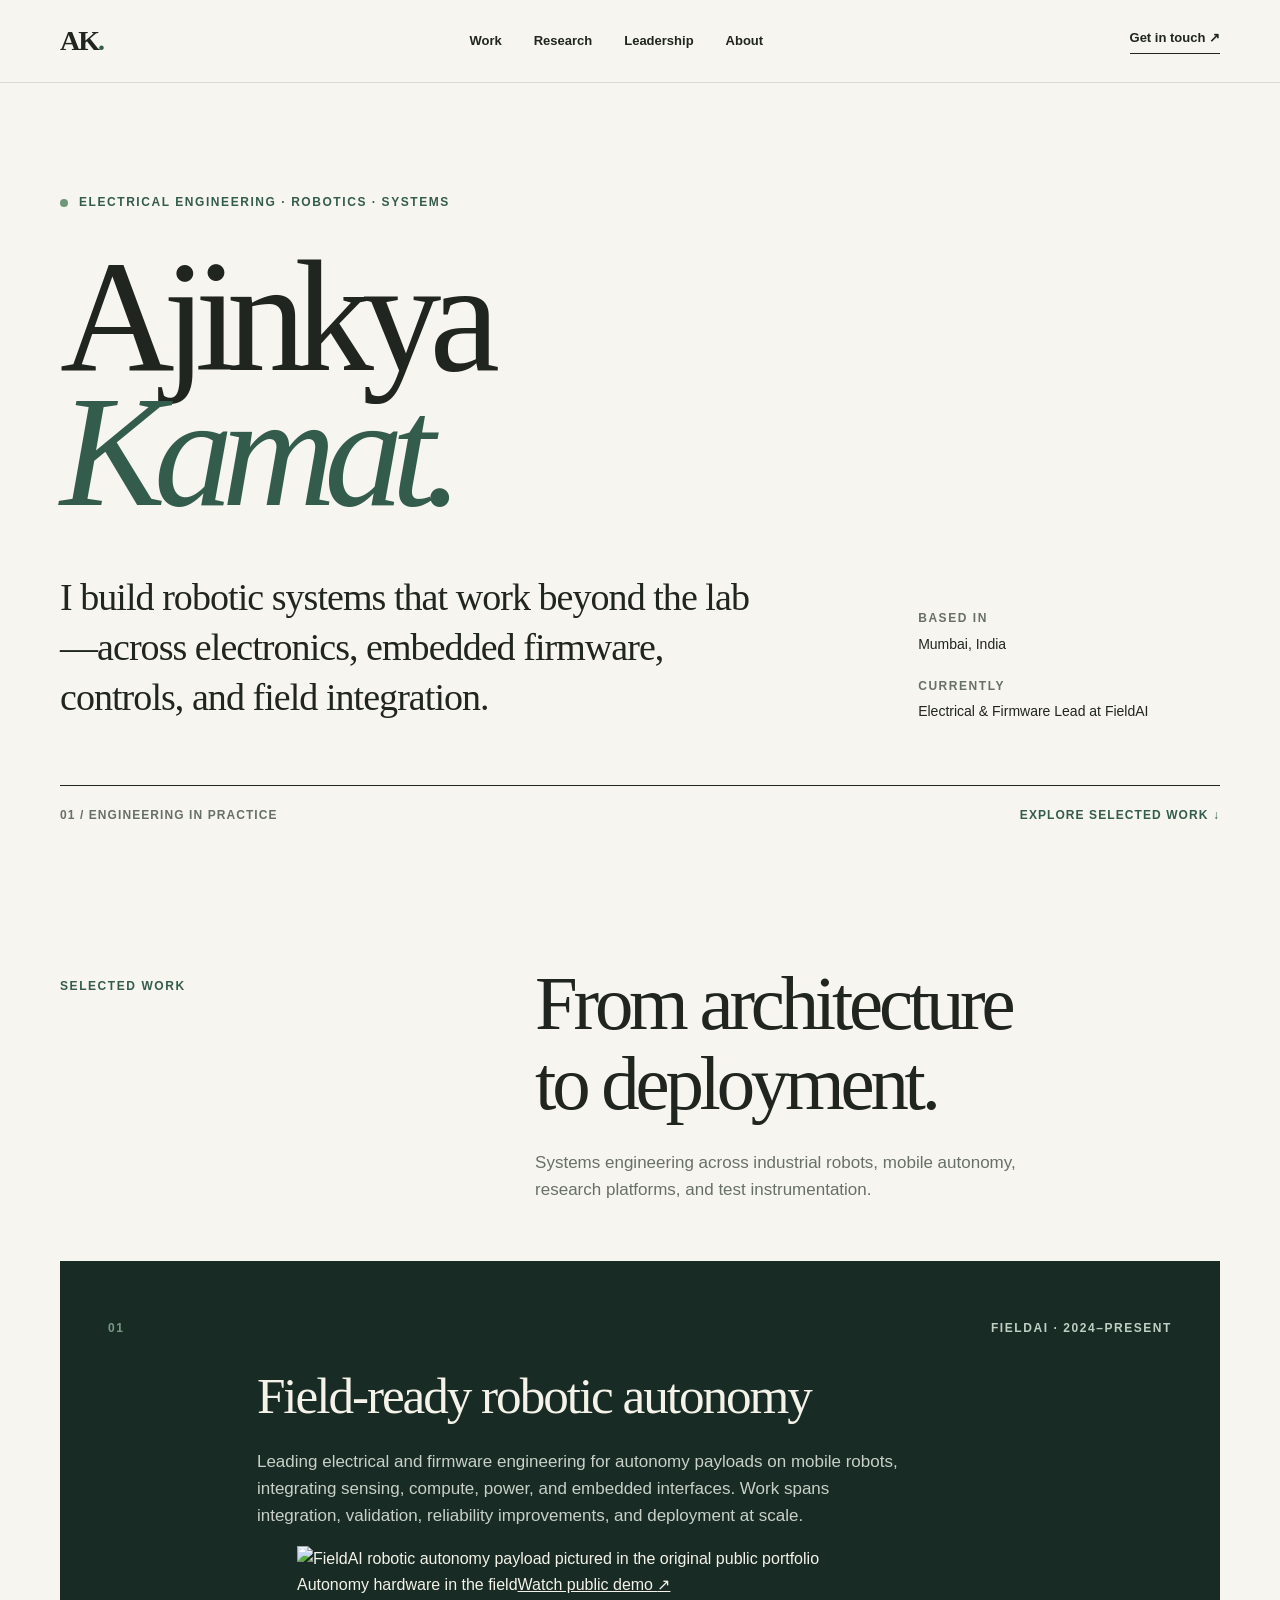
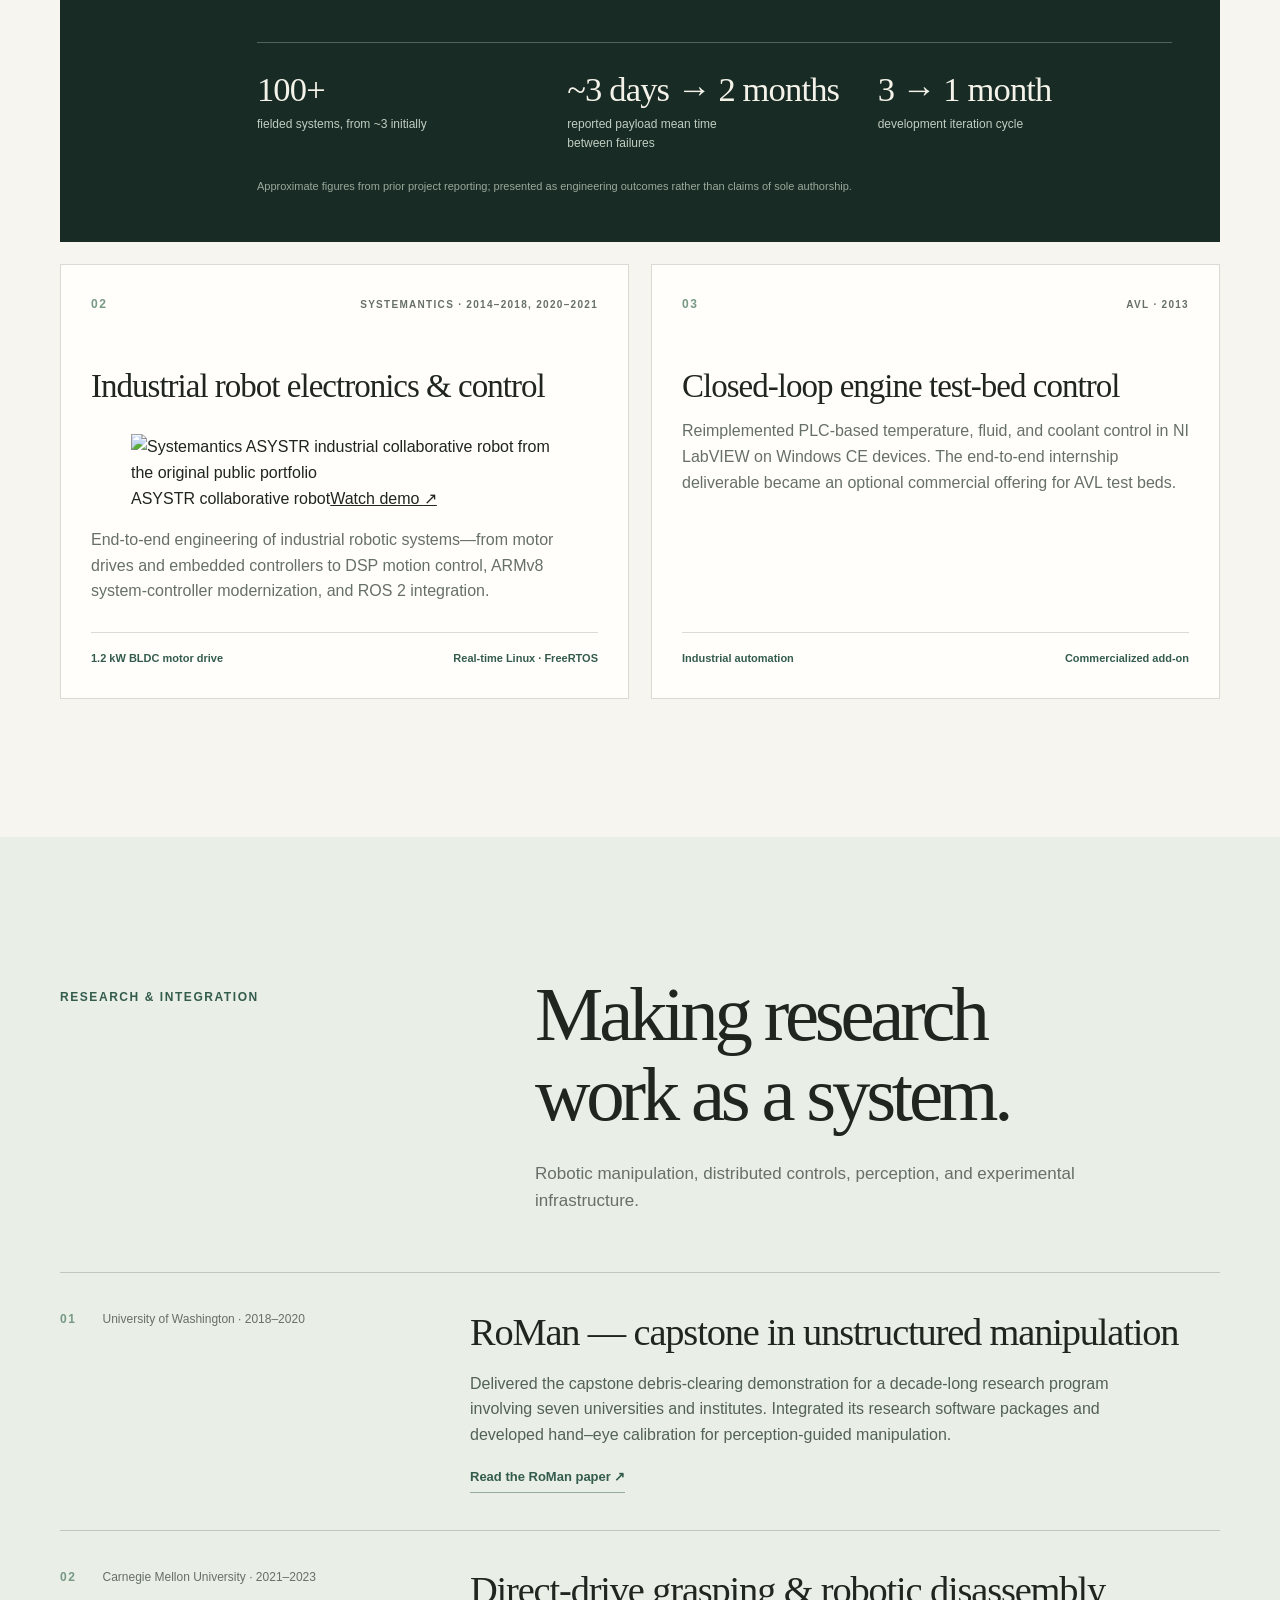
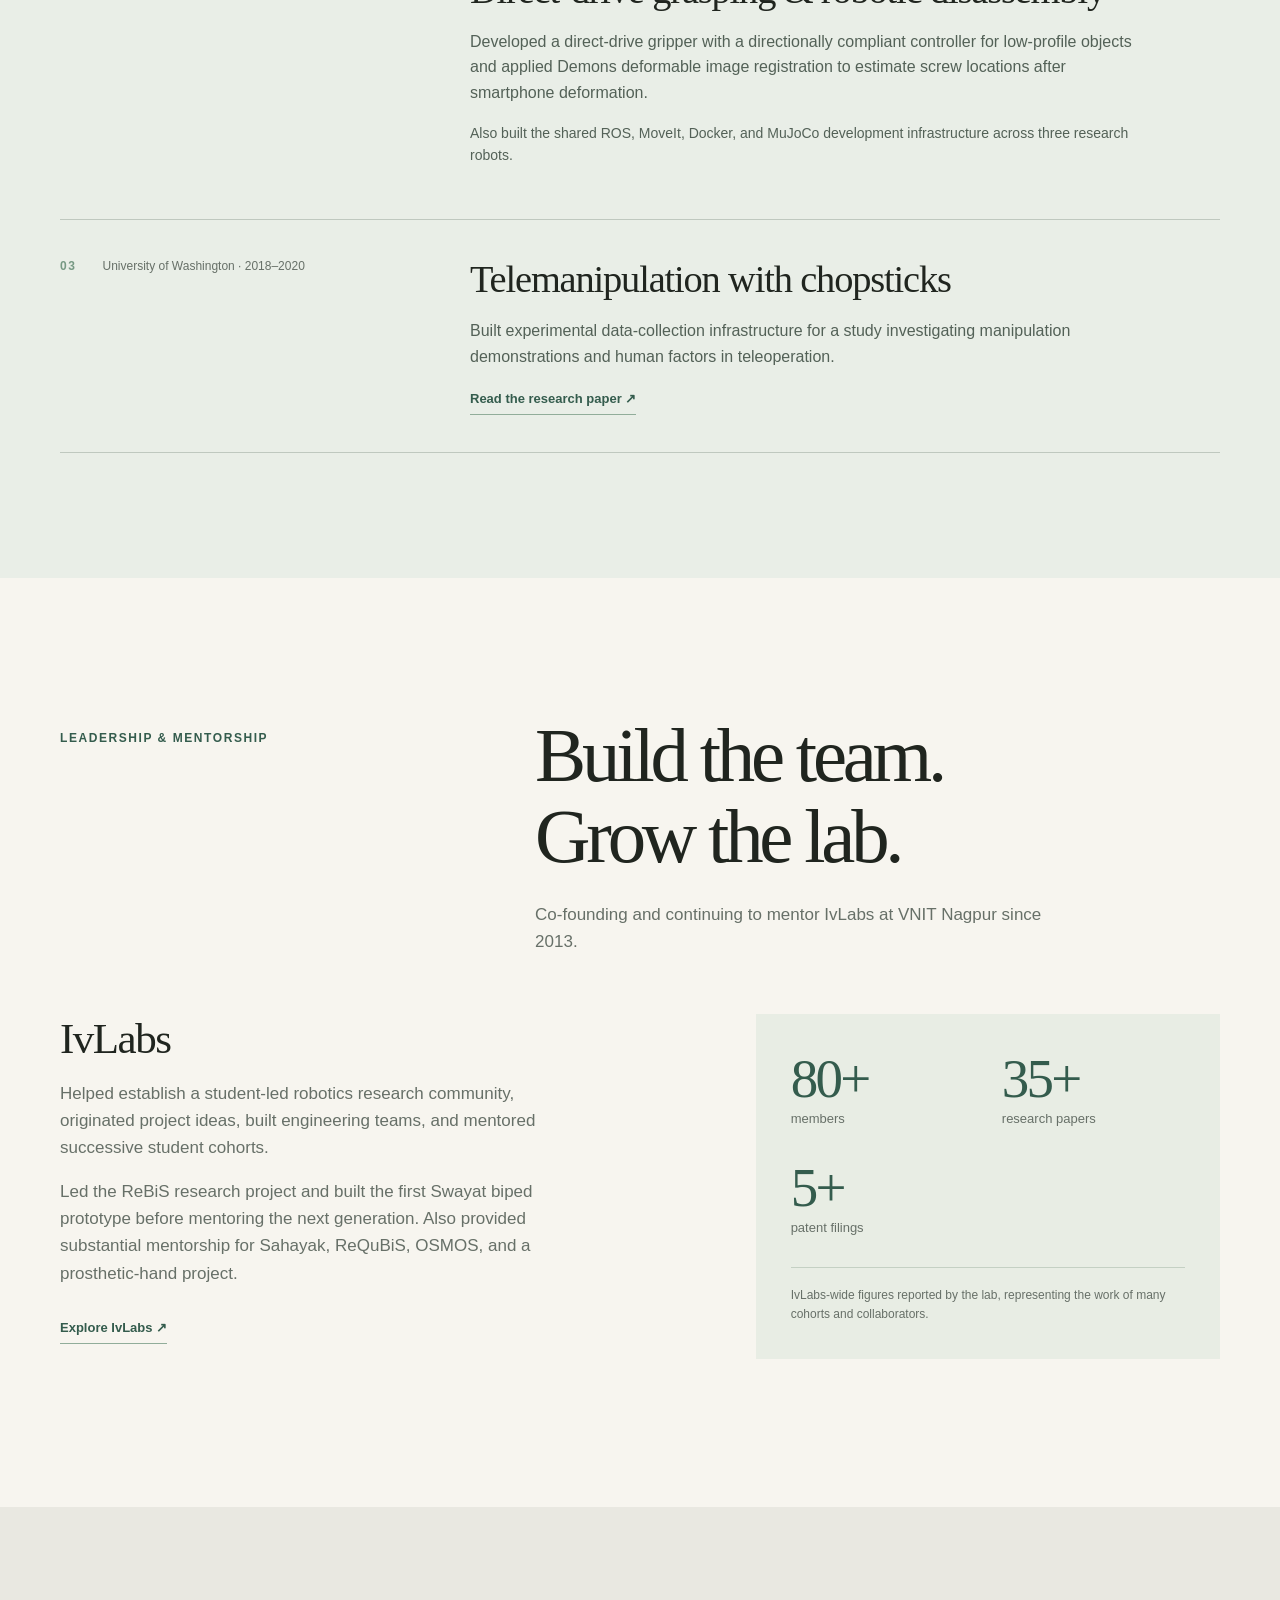
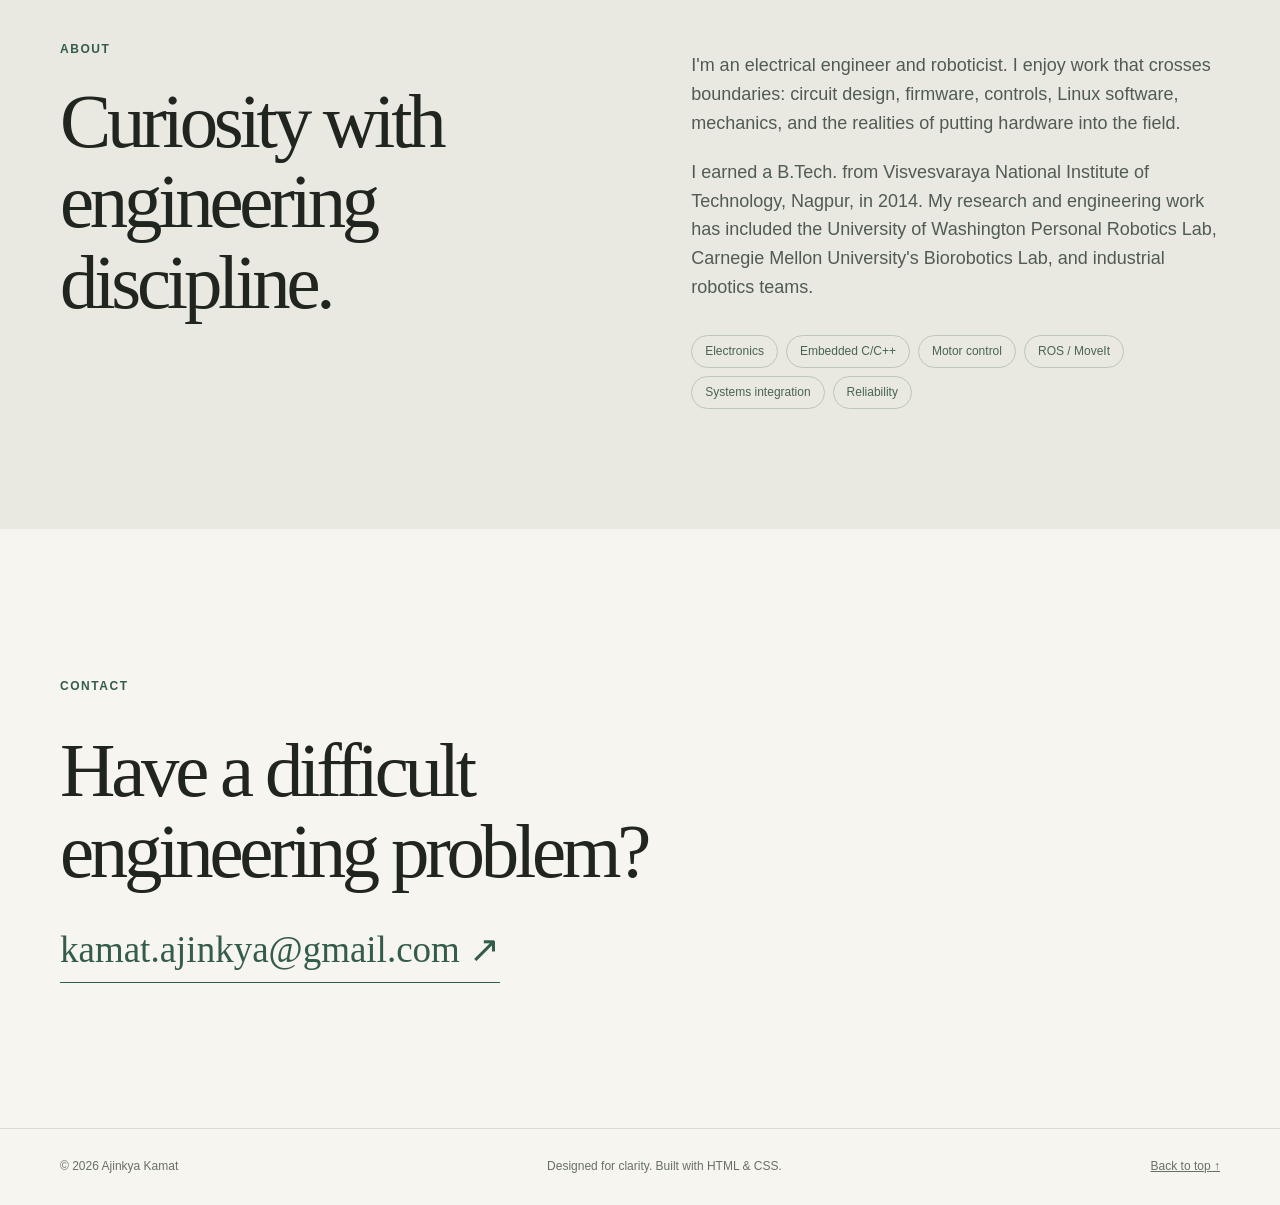
==== index.html @ 9c3bb6e9 "Add archival FieldAI and Systemantics imagery with public demo links" ====
<!doctype html>
<html lang="en">
<head>
  <meta charset="utf-8">
  <meta name="viewport" content="width=device-width, initial-scale=1">
  <meta name="theme-color" content="#f7f5ef">
  <meta name="description" content="Ajinkya Kamat — electrical engineer and roboticist working across hardware, firmware, controls, and robotic systems integration.">
  <title>Ajinkya Kamat — Engineering & Robotics</title>
  <link rel="stylesheet" href="styles.css">
</head>
<body>
  <a class="skip" href="#main">Skip to content</a>
  <header class="site-header">
    <div class="shell nav-shell">
      <a class="wordmark" href="#top">AK<span class="wordmark-dot">.</span></a>
      <nav aria-label="Primary navigation">
        <a href="#work">Work</a>
        <a href="#research">Research</a>
        <a href="#leadership">Leadership</a>
        <a href="#about">About</a>
      </nav>
      <a class="nav-contact" href="mailto:kamat.ajinkya@gmail.com">Get in touch <span aria-hidden="true">↗</span></a>
    </div>
  </header>

  <main id="main">
    <section class="hero shell" id="top" aria-labelledby="hero-title">
      <p class="eyebrow"><span class="status-dot" aria-hidden="true"></span> Electrical engineering · Robotics · Systems</p>
      <h1 id="hero-title">Ajinkya<br><em>Kamat.</em></h1>
      <div class="hero-bottom">
        <p class="lead">I build robotic systems that work beyond the lab—across electronics, embedded firmware, controls, and field integration.</p>
        <div class="hero-aside">
          <span class="muted-label">Based in</span>
          <span>Mumbai, India</span>
          <span class="muted-label spacer-label">Currently</span>
          <span>Electrical & Firmware Lead at FieldAI</span>
        </div>
      </div>
      <div class="hero-rule"><span>01 / Engineering in practice</span><a href="#work">Explore selected work ↓</a></div>
    </section>

    <section class="section shell" id="work" aria-labelledby="work-title">
      <div class="section-heading"><p class="kicker">Selected work</p><h2 id="work-title">From architecture<br>to deployment.</h2><p>Systems engineering across industrial robots, mobile autonomy, research platforms, and test instrumentation.</p></div>

      <article class="feature-card">
        <div class="feature-heading"><span class="index">01</span><p class="meta">FieldAI · 2024–Present</p></div>
        <div class="feature-content">
          <h3>Field-ready robotic autonomy</h3>
          <p>Leading electrical and firmware engineering for autonomy payloads on mobile robots, integrating sensing, compute, power, and embedded interfaces. Work spans integration, validation, reliability improvements, and deployment at scale.</p>
          <figure class="commercial-visual commercial-visual-feature">
            <img src="https://kamatajinkya2.github.io/images/fai.jpg" alt="FieldAI robotic autonomy payload pictured in the original public portfolio" loading="lazy" decoding="async">
            <figcaption><span>Autonomy hardware in the field</span><a href="https://www.youtube.com/watch?v=R_tNFC0VPqo" target="_blank" rel="noopener noreferrer" aria-label="Watch public FieldAI demonstration on YouTube">Watch public demo <span aria-hidden="true">↗</span></a></figcaption>
          </figure>
          <div class="metrics" aria-label="Selected outcomes">
            <div><strong>100+</strong><span>fielded systems, from ~3 initially</span></div>
            <div><strong>~3 days → 2 months</strong><span>reported payload mean time between failures</span></div>
            <div><strong>3 → 1 month</strong><span>development iteration cycle</span></div>
          </div>
          <p class="fine-print">Approximate figures from prior project reporting; presented as engineering outcomes rather than claims of sole authorship.</p>
        </div>
      </article>

      <div class="work-grid">
        <article class="work-card">
          <div class="card-top"><span class="index">02</span><span class="meta">Systemantics · 2014–2018, 2020–2021</span></div>
          <h3>Industrial robot electronics & control</h3>
          <figure class="commercial-visual commercial-visual-card">
            <img src="https://kamatajinkya2.github.io/images/asystr-3C.png" alt="Systemantics ASYSTR industrial collaborative robot from the original public portfolio" loading="lazy" decoding="async">
            <figcaption><span>ASYSTR collaborative robot</span><a href="https://www.youtube.com/watch?v=ti-P3bKMcXs" target="_blank" rel="noopener noreferrer" aria-label="Watch public Systemantics robot demonstration on YouTube">Watch demo <span aria-hidden="true">↗</span></a></figcaption>
          </figure>
          <p>End-to-end engineering of industrial robotic systems—from motor drives and embedded controllers to DSP motion control, ARMv8 system-controller modernization, and ROS 2 integration.</p>
          <div class="card-footer"><span>1.2 kW BLDC motor drive</span><span>Real-time Linux · FreeRTOS</span></div>
        </article>
        <article class="work-card">
          <div class="card-top"><span class="index">03</span><span class="meta">AVL · 2013</span></div>
          <h3>Closed-loop engine test-bed control</h3>
          <p>Reimplemented PLC-based temperature, fluid, and coolant control in NI LabVIEW on Windows CE devices. The end-to-end internship deliverable became an optional commercial offering for AVL test beds.</p>
          <div class="card-footer"><span>Industrial automation</span><span>Commercialized add-on</span></div>
        </article>
      </div>
    </section>

    <section class="section section-contrast" id="research" aria-labelledby="research-title">
      <div class="shell">
        <div class="section-heading"><p class="kicker">Research & integration</p><h2 id="research-title">Making research<br>work as a system.</h2><p>Robotic manipulation, distributed controls, perception, and experimental infrastructure.</p></div>
        <div class="research-list">
          <article class="research-item">
            <div class="research-meta"><span class="index">01</span><span>University of Washington · 2018–2020</span></div>
            <div>
              <h3>RoMan — capstone in unstructured manipulation</h3>
              <p>Delivered the capstone debris-clearing demonstration for a decade-long research program involving seven universities and institutes. Integrated its research software packages and developed hand–eye calibration for perception-guided manipulation.</p>
              <a class="text-link" href="https://personalrobotics-files.cs.washington.edu/kessens2020roman.pdf" target="_blank" rel="noopener noreferrer">Read the RoMan paper <span aria-hidden="true">↗</span></a>
            </div>
          </article>
          <article class="research-item">
            <div class="research-meta"><span class="index">02</span><span>Carnegie Mellon University · 2021–2023</span></div>
            <div>
              <h3>Direct-drive grasping & robotic disassembly</h3>
              <p>Developed a direct-drive gripper with a directionally compliant controller for low-profile objects and applied Demons deformable image registration to estimate screw locations after smartphone deformation.</p>
              <p class="supporting">Also built the shared ROS, MoveIt, Docker, and MuJoCo development infrastructure across three research robots.</p>
            </div>
          </article>
          <article class="research-item">
            <div class="research-meta"><span class="index">03</span><span>University of Washington · 2018–2020</span></div>
            <div>
              <h3>Telemanipulation with chopsticks</h3>
              <p>Built experimental data-collection infrastructure for a study investigating manipulation demonstrations and human factors in teleoperation.</p>
              <a class="text-link" href="https://arxiv.org/pdf/2008.00101" target="_blank" rel="noopener noreferrer">Read the research paper <span aria-hidden="true">↗</span></a>
            </div>
          </article>
        </div>
      </div>
    </section>

    <section class="section shell" id="leadership" aria-labelledby="leadership-title">
      <div class="section-heading"><p class="kicker">Leadership & mentorship</p><h2 id="leadership-title">Build the team.<br>Grow the lab.</h2><p>Co-founding and continuing to mentor IvLabs at VNIT Nagpur since 2013.</p></div>
      <div class="leadership-grid">
        <div class="leadership-copy">
          <h3>IvLabs</h3>
          <p>Helped establish a student-led robotics research community, originated project ideas, built engineering teams, and mentored successive student cohorts.</p>
          <p>Led the ReBiS research project and built the first Swayat biped prototype before mentoring the next generation. Also provided substantial mentorship for Sahayak, ReQuBiS, OSMOS, and a prosthetic-hand project.</p>
          <a class="text-link" href="https://ivlabs.in/" target="_blank" rel="noopener noreferrer">Explore IvLabs <span aria-hidden="true">↗</span></a>
        </div>
        <div class="leadership-numbers">
          <div><strong>80+</strong><span>members</span></div>
          <div><strong>35+</strong><span>research papers</span></div>
          <div><strong>5+</strong><span>patent filings</span></div>
          <p>IvLabs-wide figures reported by the lab, representing the work of many cohorts and collaborators.</p>
        </div>
      </div>
    </section>

    <section class="section section-about" id="about" aria-labelledby="about-title">
      <div class="shell about-grid">
        <div><p class="kicker">About</p><h2 id="about-title">Curiosity with<br>engineering discipline.</h2></div>
        <div class="about-copy">
          <p>I'm an electrical engineer and roboticist. I enjoy work that crosses boundaries: circuit design, firmware, controls, Linux software, mechanics, and the realities of putting hardware into the field.</p>
          <p>I earned a B.Tech. from Visvesvaraya National Institute of Technology, Nagpur, in 2014. My research and engineering work has included the University of Washington Personal Robotics Lab, Carnegie Mellon University's Biorobotics Lab, and industrial robotics teams.</p>
          <div class="tag-list" aria-label="Engineering interests">
            <span>Electronics</span><span>Embedded C/C++</span><span>Motor control</span><span>ROS / MoveIt</span><span>Systems integration</span><span>Reliability</span>
          </div>
        </div>
      </div>
    </section>

    <section class="contact-section shell" aria-labelledby="contact-title">
      <p class="kicker">Contact</p>
      <h2 id="contact-title">Have a difficult<br>engineering problem?</h2>
      <a class="email-link" href="mailto:kamat.ajinkya@gmail.com">kamat.ajinkya@gmail.com <span aria-hidden="true">↗</span></a>
    </section>
  </main>

  <footer class="site-footer"><div class="shell"><span>© <span id="year">2026</span> Ajinkya Kamat</span><span>Designed for clarity. Built with HTML & CSS.</span><a href="#top">Back to top ↑</a></div></footer>
  <script>document.getElementById('year').textContent = new Date().getFullYear();</script>
</body>
</html>
---- styles.css ----
:root{--bg:#f7f5ef;--paper:#fffefa;--ink:#20251f;--muted:#677068;--line:#d9dcd2;--green:#345c4d;--dark:#182b25;--soft:#e9eee7;--serif:Georgia,"Times New Roman",serif;--sans:Inter,ui-sans-serif,-apple-system,BlinkMacSystemFont,"Segoe UI",sans-serif}
*{box-sizing:border-box}html{scroll-behavior:smooth}body{margin:0;color:var(--ink);background:var(--bg);font:16px/1.6 var(--sans);-webkit-font-smoothing:antialiased}a{color:inherit}a:focus-visible{outline:3px solid #759f86;outline-offset:4px}::selection{background:#c7ddc9}.shell{width:min(1160px,calc(100% - 88px));margin-inline:auto}.skip{position:absolute;top:-90px;left:12px;padding:10px 18px;background:#fff;z-index:100}.skip:focus{top:12px}
.site-header{border-bottom:1px solid var(--line);background:var(--bg)}.nav-shell{height:82px;display:flex;align-items:center;justify-content:space-between;gap:25px}.wordmark{text-decoration:none;font:700 28px var(--serif);letter-spacing:-2px}.wordmark-dot{color:var(--green)}nav{display:flex;gap:32px}nav a,.nav-contact{font-size:13px;font-weight:650;text-decoration:none}nav a:hover,.nav-contact:hover,.text-link:hover{color:var(--green)}.nav-contact{border-bottom:1px solid var(--ink);padding-bottom:5px}
.hero{padding-top:98px}.eyebrow,.kicker,.meta,.index,.muted-label,.hero-rule{font-size:12px;letter-spacing:.13em;text-transform:uppercase;font-weight:700}.eyebrow{display:flex;align-items:center;gap:11px;color:var(--green)}.status-dot{display:inline-block;background:#6e9877;width:8px;height:8px;border-radius:50%}.hero h1{font:normal clamp(92px,12.4vw,182px)/.85 var(--serif);letter-spacing:-.075em;margin:38px 0 52px}.hero h1 em{font-style:italic;font-weight:400;color:var(--green)}.hero-bottom{display:grid;grid-template-columns:minmax(0,1.6fr) minmax(220px,.65fr);gap:9vw;align-items:end;padding-bottom:63px}.lead{font:normal clamp(24px,3vw,38px)/1.32 var(--serif);letter-spacing:-.025em;max-width:690px;margin:0}.hero-aside{display:grid;gap:4px;font-size:14px}.muted-label{color:var(--muted);margin-top:2px}.spacer-label{margin-top:18px}.hero-rule{border-top:1px solid var(--ink);display:flex;justify-content:space-between;gap:16px;padding-top:20px;color:var(--muted);letter-spacing:.09em}.hero-rule a{text-decoration:none;color:var(--green)}
.section{padding-top:138px;padding-bottom:28px}.section-heading{display:grid;grid-template-columns:1fr 1.65fr;gap:24px 60px;align-items:start;margin-bottom:58px}.kicker{color:var(--green);margin:13px 0 0}.section-heading h2,.about-grid h2,.contact-section h2{font:normal clamp(48px,6vw,80px)/1.05 var(--serif);letter-spacing:-.055em;margin:0}.section-heading>p:last-child{grid-column:2;max-width:540px;color:var(--muted);font-size:17px;margin:0}.feature-card{background:var(--dark);color:#f4f2e9;padding:46px 48px 36px}.feature-heading,.card-top{display:flex;align-items:center;justify-content:space-between;gap:12px}.index{color:#779984}.feature-card .meta{color:#bfd0c3}.feature-content{padding-left:14%}.feature-content h3{font:normal clamp(33px,4vw,55px)/1.08 var(--serif);letter-spacing:-.04em;margin:18px 0 24px}.feature-content>p{max-width:650px;color:#c8d0c8;font-size:17px}.metrics{display:grid;grid-template-columns:repeat(3,1fr);gap:16px;border-top:1px solid #526459;margin-top:44px;padding-top:27px}.metrics div{display:flex;flex-direction:column;gap:6px}.metrics strong{font:normal clamp(23px,2.7vw,36px)/1.15 var(--serif);letter-spacing:-.025em}.metrics span{font-size:12px;color:#c0cec2;max-width:170px}.fine-print{font-size:11px!important;color:#9aa99b!important;margin-top:24px}
.work-grid{display:grid;grid-template-columns:repeat(2,minmax(0,1fr));gap:22px;margin-top:22px}.work-card{min-height:370px;background:var(--paper);border:1px solid var(--line);padding:30px;display:flex;flex-direction:column}.work-card h3{font:normal 33px/1.15 var(--serif);letter-spacing:-.03em;margin:54px 0 12px}.work-card>p{color:var(--muted);margin:0 0 28px}.card-top .meta{font-size:10px;text-align:right;color:var(--muted)}.card-footer{margin-top:auto;border-top:1px solid var(--line);padding-top:17px;display:flex;justify-content:space-between;gap:12px;flex-wrap:wrap;color:var(--green);font-size:11px;font-weight:700}
.section-contrast{background:var(--soft);margin-top:110px;padding-bottom:125px}.research-list{border-top:1px solid #bfc8bf}.research-item{display:grid;grid-template-columns:1fr 2fr;gap:35px;padding:37px 0;border-bottom:1px solid #bfc8bf}.research-meta{display:flex;gap:26px;color:var(--muted);font-size:12px}.research-item h3{font:normal clamp(27px,3vw,39px)/1.16 var(--serif);letter-spacing:-.03em;margin:0 0 16px}.research-item p{color:#536157;max-width:680px;margin:0 0 16px}.research-item .supporting{font-size:14px}.text-link{display:inline-block;color:var(--green);font-size:13px;font-weight:750;text-decoration:none;border-bottom:1px solid #91ad9a;padding-bottom:4px}
.leadership-grid{display:grid;grid-template-columns:1.25fr 1fr;gap:9vw}.leadership-copy h3{font:normal 43px var(--serif);letter-spacing:-.035em;margin:0 0 12px}.leadership-copy p{max-width:510px;color:var(--muted);font-size:17px}.leadership-copy .text-link{margin-top:14px}.leadership-numbers{display:grid;grid-template-columns:1fr 1fr;gap:28px;background:#e8ede4;padding:35px}.leadership-numbers div{display:flex;flex-direction:column;gap:0}.leadership-numbers strong{font:normal 55px/1.1 var(--serif);letter-spacing:-.05em;color:var(--green)}.leadership-numbers span{color:var(--muted);font-size:13px}.leadership-numbers p{grid-column:1/-1;border-top:1px solid #c4d0c3;padding-top:18px;font-size:12px;color:var(--muted);margin:0}
.section-about{margin-top:120px;background:#e9e8e1;padding:120px 0}.about-grid{display:grid;grid-template-columns:1fr 1fr;gap:8vw}.about-grid h2{margin-top:22px}.about-copy{padding-top:24px;font-size:18px}.about-copy p{margin:0 0 20px;color:#505c52}.tag-list{display:flex;gap:8px;flex-wrap:wrap;margin-top:33px}.tag-list span{border:1px solid #bdc6b9;border-radius:100px;padding:6px 13px;font-size:12px;color:#4a6552}
.contact-section{padding-top:135px;padding-bottom:145px}.contact-section h2{margin:35px 0}.email-link{display:inline-block;border-bottom:1px solid var(--green);padding-bottom:10px;font:normal clamp(23px,3vw,37px)/1.2 var(--serif);text-decoration:none;color:var(--green);overflow-wrap:anywhere}.site-footer{border-top:1px solid var(--line)}.site-footer .shell{min-height:76px;display:flex;align-items:center;justify-content:space-between;gap:20px;flex-wrap:wrap;font-size:12px;color:var(--muted)}
@media(max-width:850px){.shell{width:min(100% - 42px,720px)}.nav-shell{height:72px}nav{gap:14px}.nav-contact{display:none}.hero{padding-top:70px}.hero h1{margin:32px 0 46px}.hero-bottom{gap:35px}.section{padding-top:90px}.section-heading{grid-template-columns:1fr;gap:20px}.section-heading>p:last-child{grid-column:auto}.feature-content{padding-left:0}.leadership-grid{gap:35px}.section-about{padding:85px 0}}
@media(max-width:620px){.shell{width:calc(100% - 34px)}.nav-shell{height:65px;gap:10px}.wordmark{font-size:23px}nav{gap:12px}nav a{font-size:11px}.hero h1{font-size:clamp(76px,19vw,115px)}.hero-bottom,.work-grid,.research-item,.leadership-grid,.about-grid{grid-template-columns:1fr}.hero-bottom{padding-bottom:42px}.hero-aside{grid-template-columns:auto 1fr;column-gap:18px}.spacer-label{margin:0}.hero-rule{font-size:10px}.feature-card{padding:26px 24px}.metrics{grid-template-columns:1fr;gap:20px}.metrics div{flex-direction:row;align-items:baseline;gap:18px}.metrics strong{min-width:135px}.work-card{min-height:320px}.work-card h3{margin-top:35px}.research-item{gap:13px}.research-meta{gap:15px}.section-contrast{padding-bottom:90px}.section-about{margin-top:70px}.leadership-numbers{padding:24px}.leadership-numbers strong{font-size:44px}.contact-section{padding:90px 0}.site-footer .shell{padding:24px 0}.site-footer span:nth-child(2){display:none}}
@media(prefers-reduced-motion:reduce){html{scroll-behavior:auto}}


/* Archival moving-image demonstrations */
.research-media{margin-top:24px;margin-bottom:20px}
.media-duo{display:grid;grid-template-columns:repeat(2,minmax(0,1fr));gap:12px}
.media-frame{margin:0;background:#f8f9f4;border:1px solid #c5cec5;overflow:hidden}
.media-frame img{width:100%;height:200px;object-fit:contain;display:block;background:#ecefe8}
.media-frame figcaption{font-size:11px;letter-spacing:.06em;text-transform:uppercase;font-weight:700;color:#506557;padding:10px 12px}
.media-single{max-width:480px}
.media-single img{height:245px}
.ivlabs-media{margin-top:56px;padding-top:30px;border-top:1px solid var(--line)}
.ivlabs-media-heading{display:flex;justify-content:space-between;align-items:baseline;gap:24px;margin-bottom:19px}
.ivlabs-media-heading h3{font:normal 30px/1.2 var(--serif);margin:0;letter-spacing:-.03em}
.ivlabs-media-heading p{font-size:13px;color:var(--muted);margin:0;max-width:450px}
.media-grid{display:grid;grid-template-columns:repeat(3,minmax(0,1fr));gap:14px}
.media-grid .media-frame img{height:225px}
@media(max-width:700px){.ivlabs-media-heading{display:block}.ivlabs-media-heading p{margin-top:10px}.media-grid{grid-template-columns:1fr 1fr}.media-grid .media-frame:last-child{grid-column:1/-1}.media-duo{grid-template-columns:1fr}.media-frame img{height:230px}}
@media(max-width:420px){.media-grid{grid-template-columns:1fr}.media-grid .media-frame:last-child{grid-column:auto}}
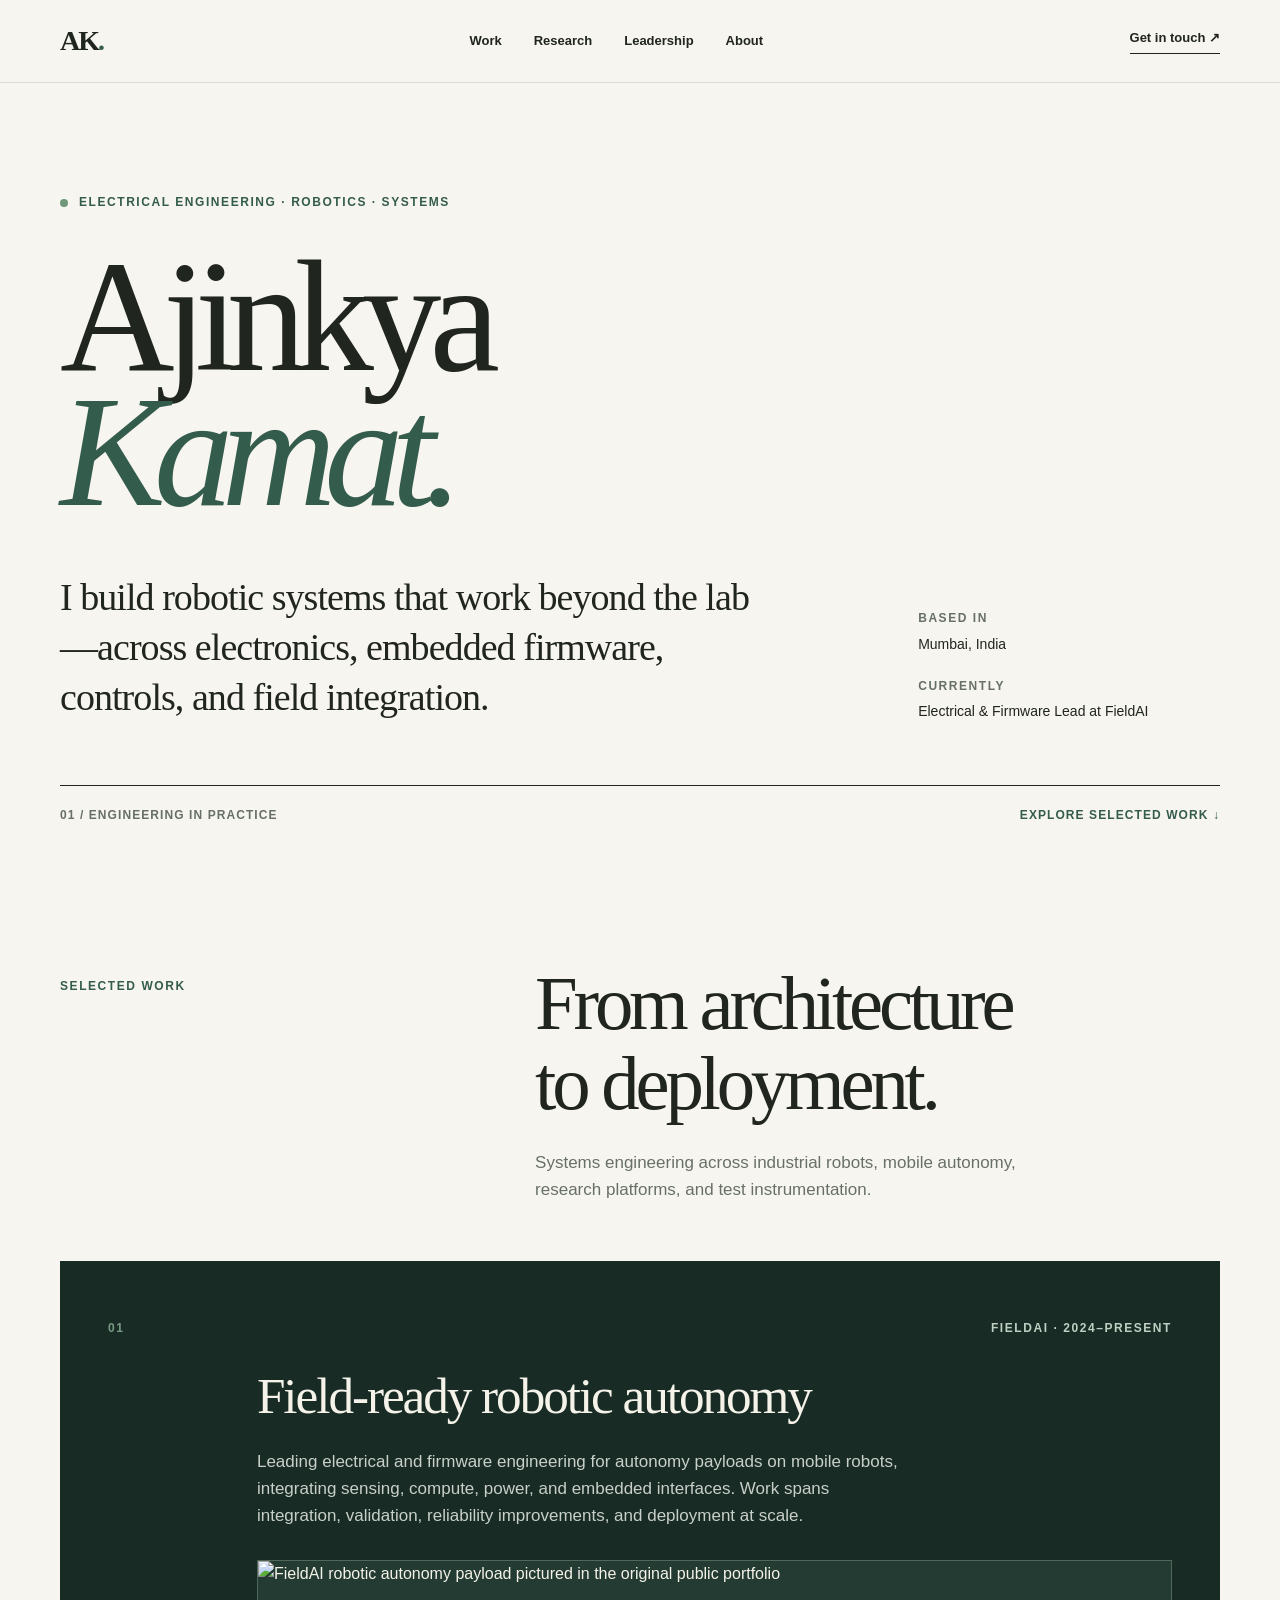
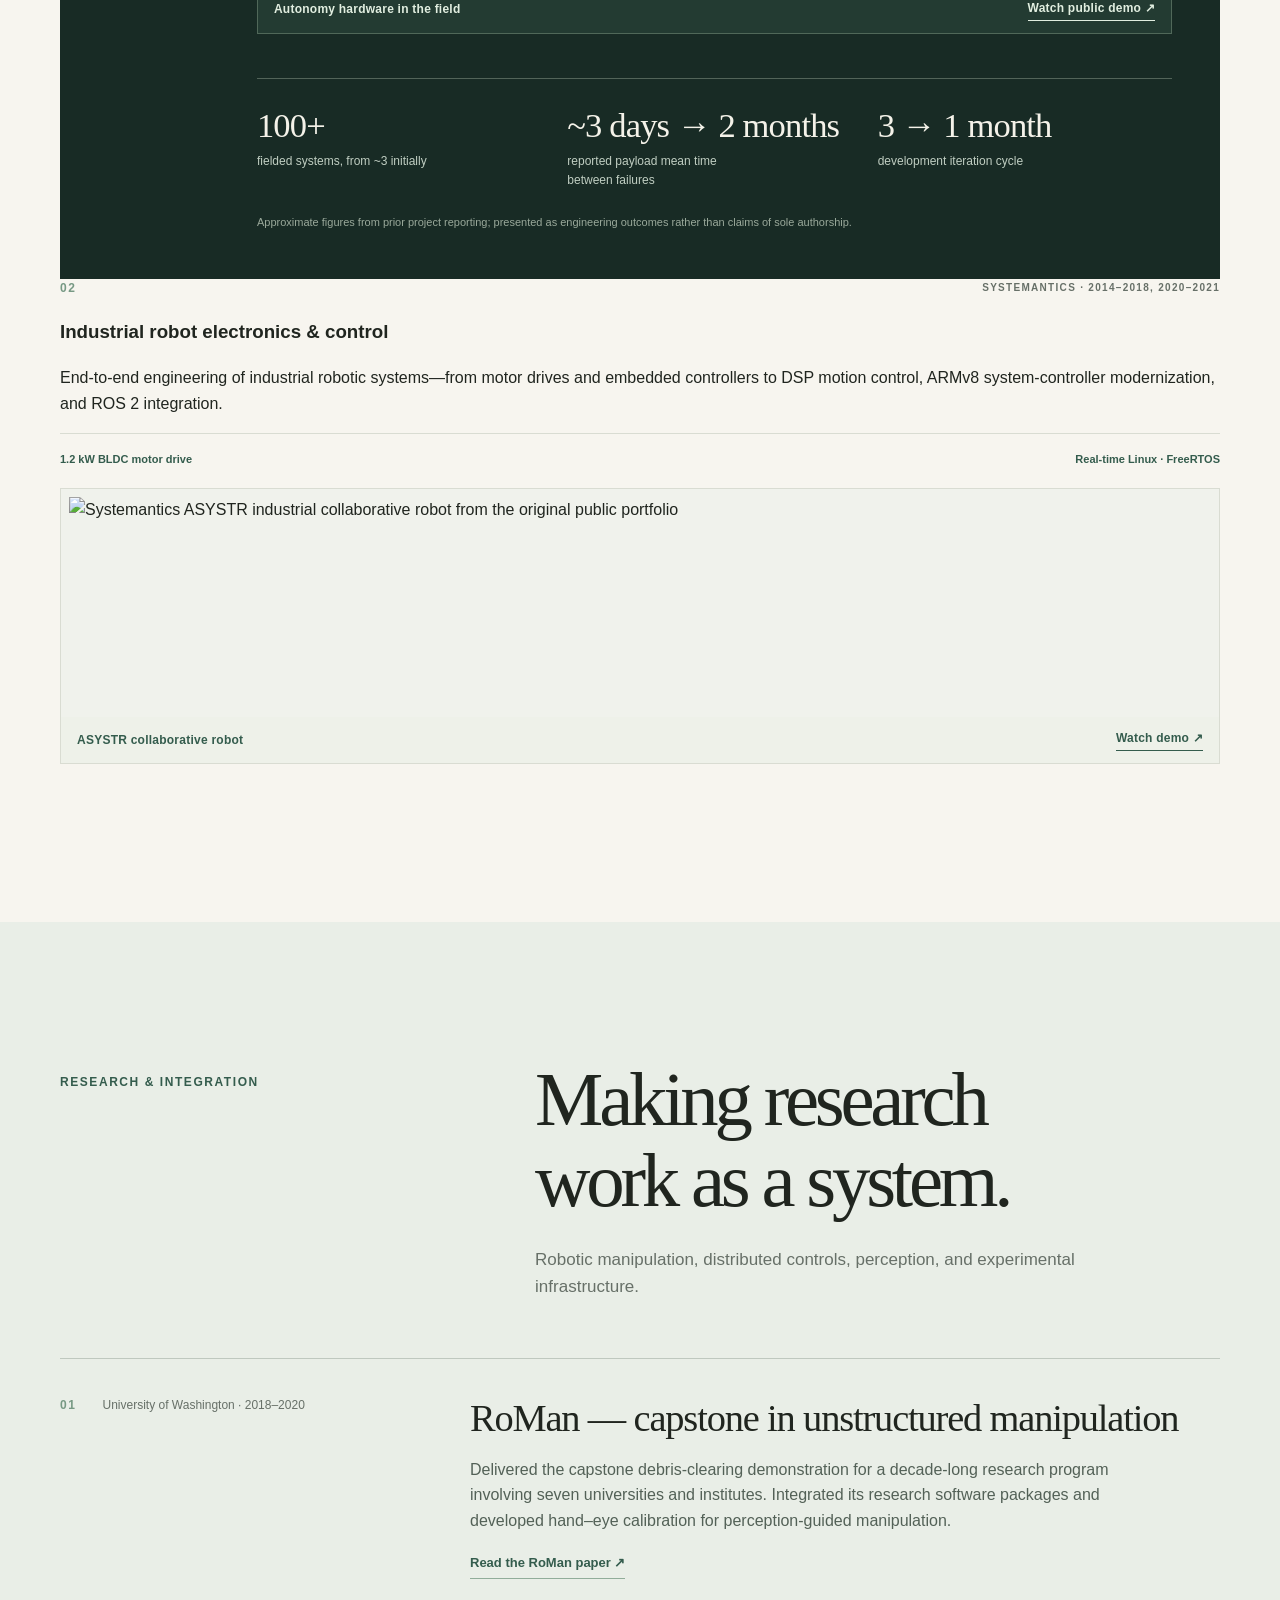
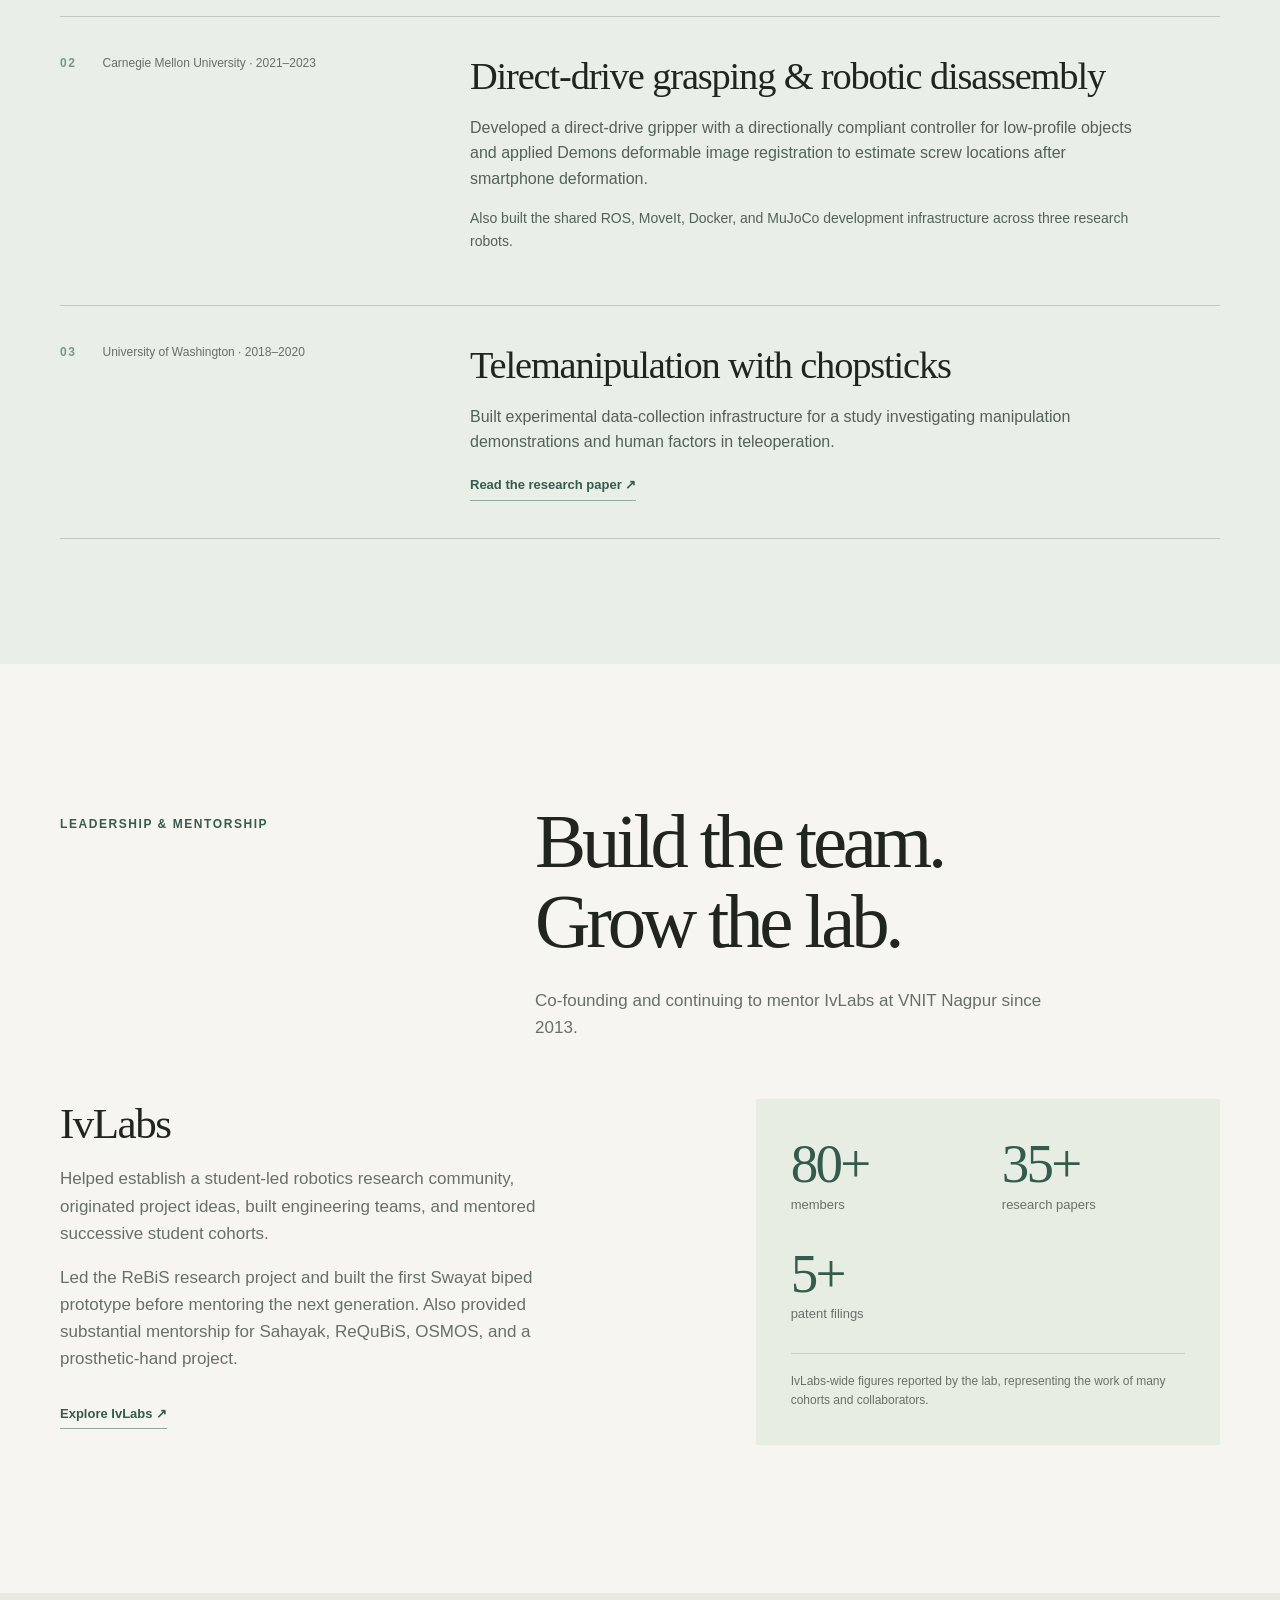
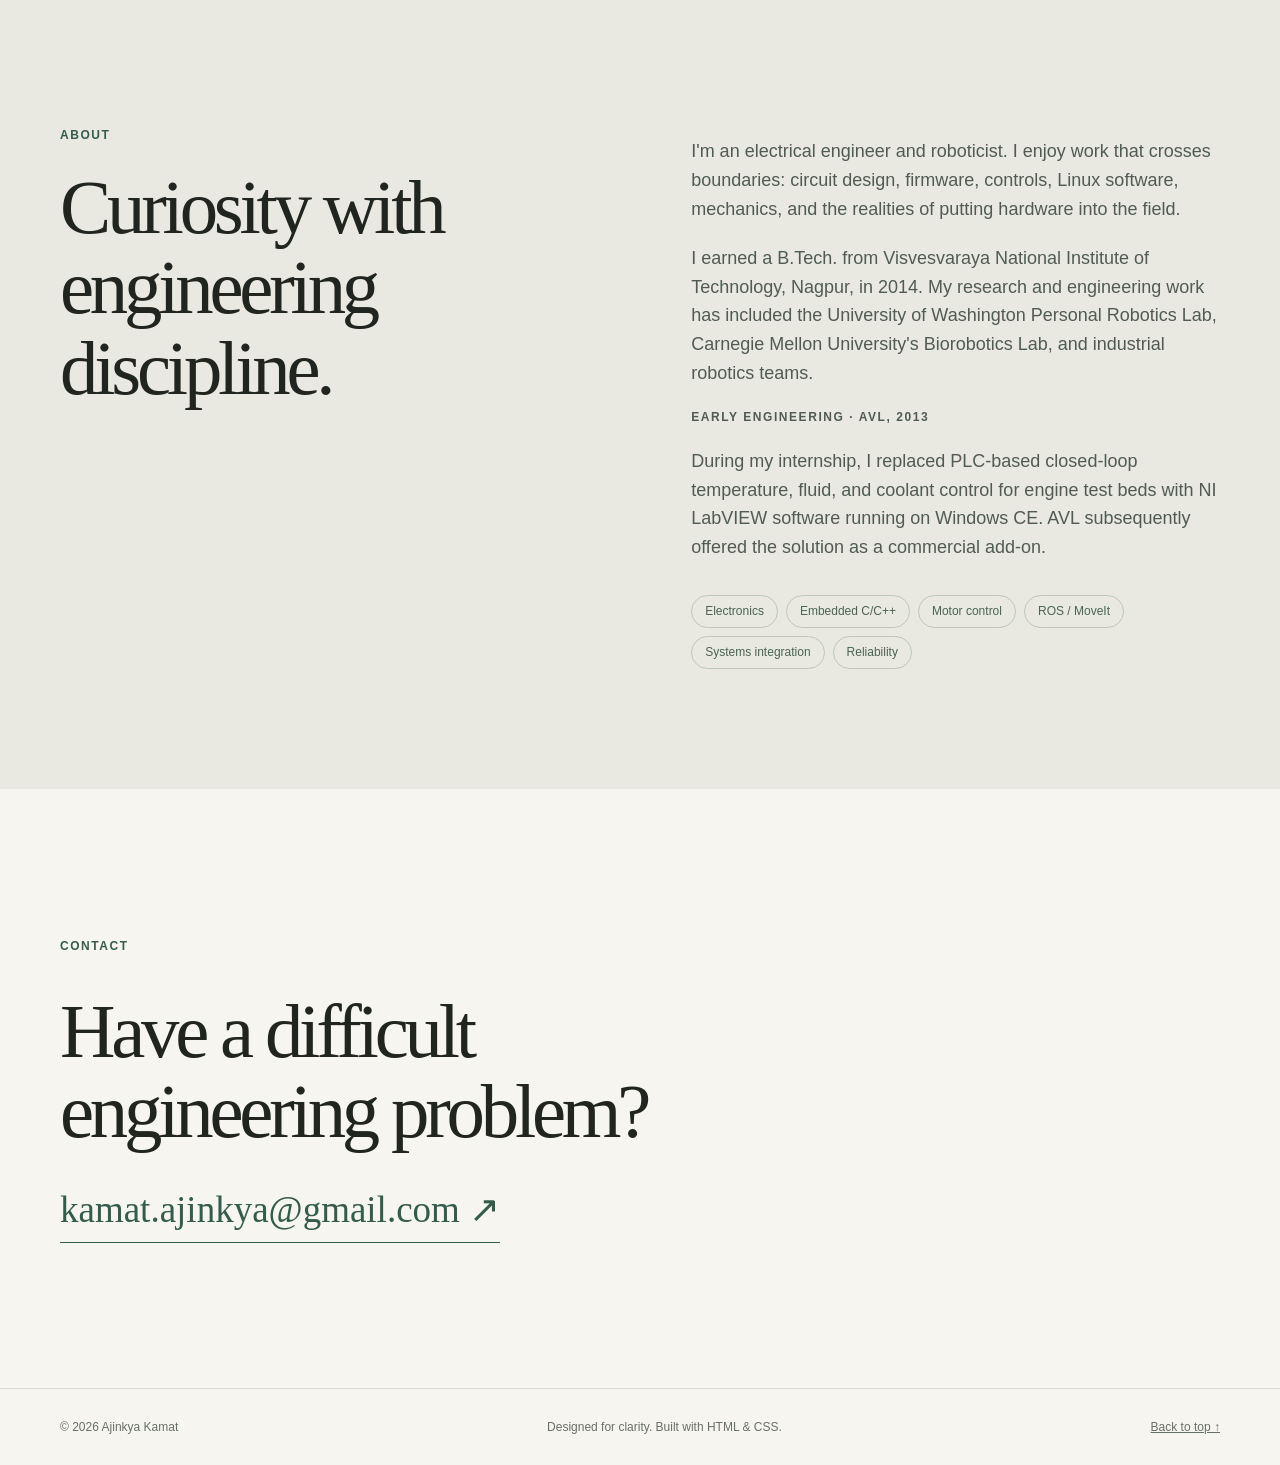
==== commit 4defcf1d: "Make Systemantics a full-width showcase and move AVL into career background" ====
--- a/index.html
+++ b/index.html
@@ -60,25 +60,20 @@
         </div>
       </article>
 
-      <div class="work-grid">
-        <article class="work-card">
-          <div class="card-top"><span class="index">02</span><span class="meta">Systemantics · 2014–2018, 2020–2021</span></div>
-          <h3>Industrial robot electronics & control</h3>
+      <article class="systemantics-showcase">
+        <div class="card-top"><span class="index">02</span><span class="meta">Systemantics · 2014–2018, 2020–2021</span></div>
+        <div class="systemantics-columns">
+          <div class="systemantics-copy">
+            <h3>Industrial robot electronics & control</h3>
+            <p>End-to-end engineering of industrial robotic systems—from motor drives and embedded controllers to DSP motion control, ARMv8 system-controller modernization, and ROS 2 integration.</p>
+            <div class="card-footer"><span>1.2 kW BLDC motor drive</span><span>Real-time Linux · FreeRTOS</span></div>
+          </div>
           <figure class="commercial-visual commercial-visual-card">
             <img src="https://kamatajinkya2.github.io/images/asystr-3C.png" alt="Systemantics ASYSTR industrial collaborative robot from the original public portfolio" loading="lazy" decoding="async">
             <figcaption><span>ASYSTR collaborative robot</span><a href="https://www.youtube.com/watch?v=ti-P3bKMcXs" target="_blank" rel="noopener noreferrer" aria-label="Watch public Systemantics robot demonstration on YouTube">Watch demo <span aria-hidden="true">↗</span></a></figcaption>
           </figure>
-          <p>End-to-end engineering of industrial robotic systems—from motor drives and embedded controllers to DSP motion control, ARMv8 system-controller modernization, and ROS 2 integration.</p>
-          <div class="card-footer"><span>1.2 kW BLDC motor drive</span><span>Real-time Linux · FreeRTOS</span></div>
-        </article>
-        <article class="work-card">
-          <div class="card-top"><span class="index">03</span><span class="meta">AVL · 2013</span></div>
-          <h3>Closed-loop engine test-bed control</h3>
-          <p>Reimplemented PLC-based temperature, fluid, and coolant control in NI LabVIEW on Windows CE devices. The end-to-end internship deliverable became an optional commercial offering for AVL test beds.</p>
-          <div class="card-footer"><span>Industrial automation</span><span>Commercialized add-on</span></div>
-        </article>
-      </div>
-    </section>
+        </div>
+      </article>    </section>
 
     <section class="section section-contrast" id="research" aria-labelledby="research-title">
       <div class="shell">
@@ -136,6 +131,10 @@
         <div class="about-copy">
           <p>I'm an electrical engineer and roboticist. I enjoy work that crosses boundaries: circuit design, firmware, controls, Linux software, mechanics, and the realities of putting hardware into the field.</p>
           <p>I earned a B.Tech. from Visvesvaraya National Institute of Technology, Nagpur, in 2014. My research and engineering work has included the University of Washington Personal Robotics Lab, Carnegie Mellon University's Biorobotics Lab, and industrial robotics teams.</p>
+          <div class="early-work">
+            <p class="kicker">Early engineering · AVL, 2013</p>
+            <p>During my internship, I replaced PLC-based closed-loop temperature, fluid, and coolant control for engine test beds with NI LabVIEW software running on Windows CE. AVL subsequently offered the solution as a commercial add-on.</p>
+          </div>
           <div class="tag-list" aria-label="Engineering interests">
             <span>Electronics</span><span>Embedded C/C++</span><span>Motor control</span><span>ROS / MoveIt</span><span>Systems integration</span><span>Reliability</span>
           </div>
--- a/styles.css
+++ b/styles.css
@@ -13,19 +13,17 @@
 @media(prefers-reduced-motion:reduce){html{scroll-behavior:auto}}
 
 
-/* Archival moving-image demonstrations */
-.research-media{margin-top:24px;margin-bottom:20px}
-.media-duo{display:grid;grid-template-columns:repeat(2,minmax(0,1fr));gap:12px}
-.media-frame{margin:0;background:#f8f9f4;border:1px solid #c5cec5;overflow:hidden}
-.media-frame img{width:100%;height:200px;object-fit:contain;display:block;background:#ecefe8}
-.media-frame figcaption{font-size:11px;letter-spacing:.06em;text-transform:uppercase;font-weight:700;color:#506557;padding:10px 12px}
-.media-single{max-width:480px}
-.media-single img{height:245px}
-.ivlabs-media{margin-top:56px;padding-top:30px;border-top:1px solid var(--line)}
-.ivlabs-media-heading{display:flex;justify-content:space-between;align-items:baseline;gap:24px;margin-bottom:19px}
-.ivlabs-media-heading h3{font:normal 30px/1.2 var(--serif);margin:0;letter-spacing:-.03em}
-.ivlabs-media-heading p{font-size:13px;color:var(--muted);margin:0;max-width:450px}
-.media-grid{display:grid;grid-template-columns:repeat(3,minmax(0,1fr));gap:14px}
-.media-grid .media-frame img{height:225px}
-@media(max-width:700px){.ivlabs-media-heading{display:block}.ivlabs-media-heading p{margin-top:10px}.media-grid{grid-template-columns:1fr 1fr}.media-grid .media-frame:last-child{grid-column:1/-1}.media-duo{grid-template-columns:1fr}.media-frame img{height:230px}}
-@media(max-width:420px){.media-grid{grid-template-columns:1fr}.media-grid .media-frame:last-child{grid-column:auto}}
+/* Commercial engineering project evidence */
+.commercial-visual{margin:24px 0 20px;background:#eef0ea;overflow:hidden}
+.commercial-visual img{display:block;width:100%;object-fit:contain}
+.commercial-visual figcaption{display:flex;align-items:center;justify-content:space-between;gap:14px;flex-wrap:wrap;padding:12px 16px;font-size:12px;font-weight:650;letter-spacing:.02em}
+.commercial-visual figcaption a{white-space:nowrap;text-decoration:none;border-bottom:1px solid currentColor;padding-bottom:2px}
+.commercial-visual figcaption a:hover{opacity:.75}
+.commercial-visual-feature{background:#233b32;border:1px solid #506859;margin-top:31px}
+.commercial-visual-feature img{max-height:350px;object-fit:cover;object-position:center}
+.commercial-visual-feature figcaption{background:#233b32;color:#e1eee0}
+.commercial-visual-card{background:#f0f2ec;border:1px solid var(--line);margin:20px 0}
+.commercial-visual-card img{height:228px;object-fit:contain;padding:8px}
+.commercial-visual-card figcaption{color:var(--green);background:#eef1e9}
+.work-card .commercial-visual + p{margin-top:7px}
+@media(max-width:620px){.commercial-visual-feature img{max-height:250px}.commercial-visual-card img{height:220px}}
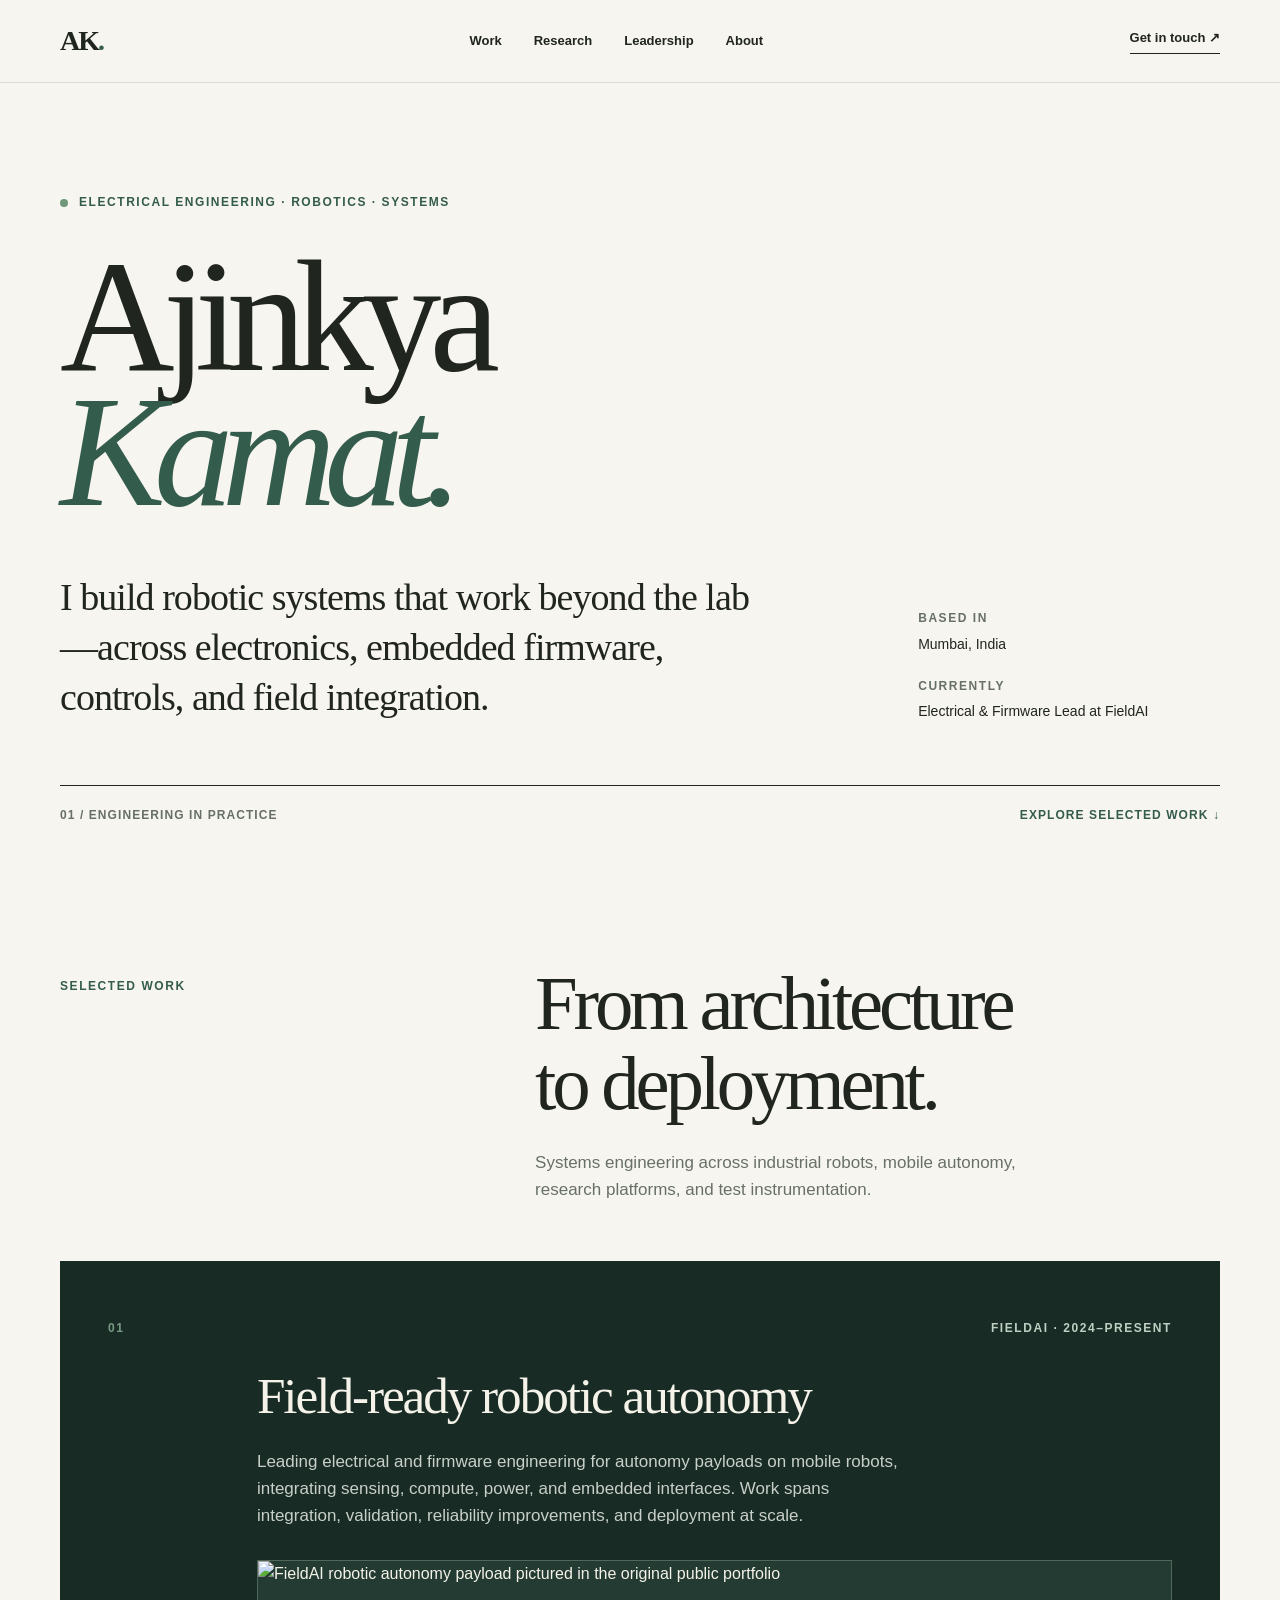
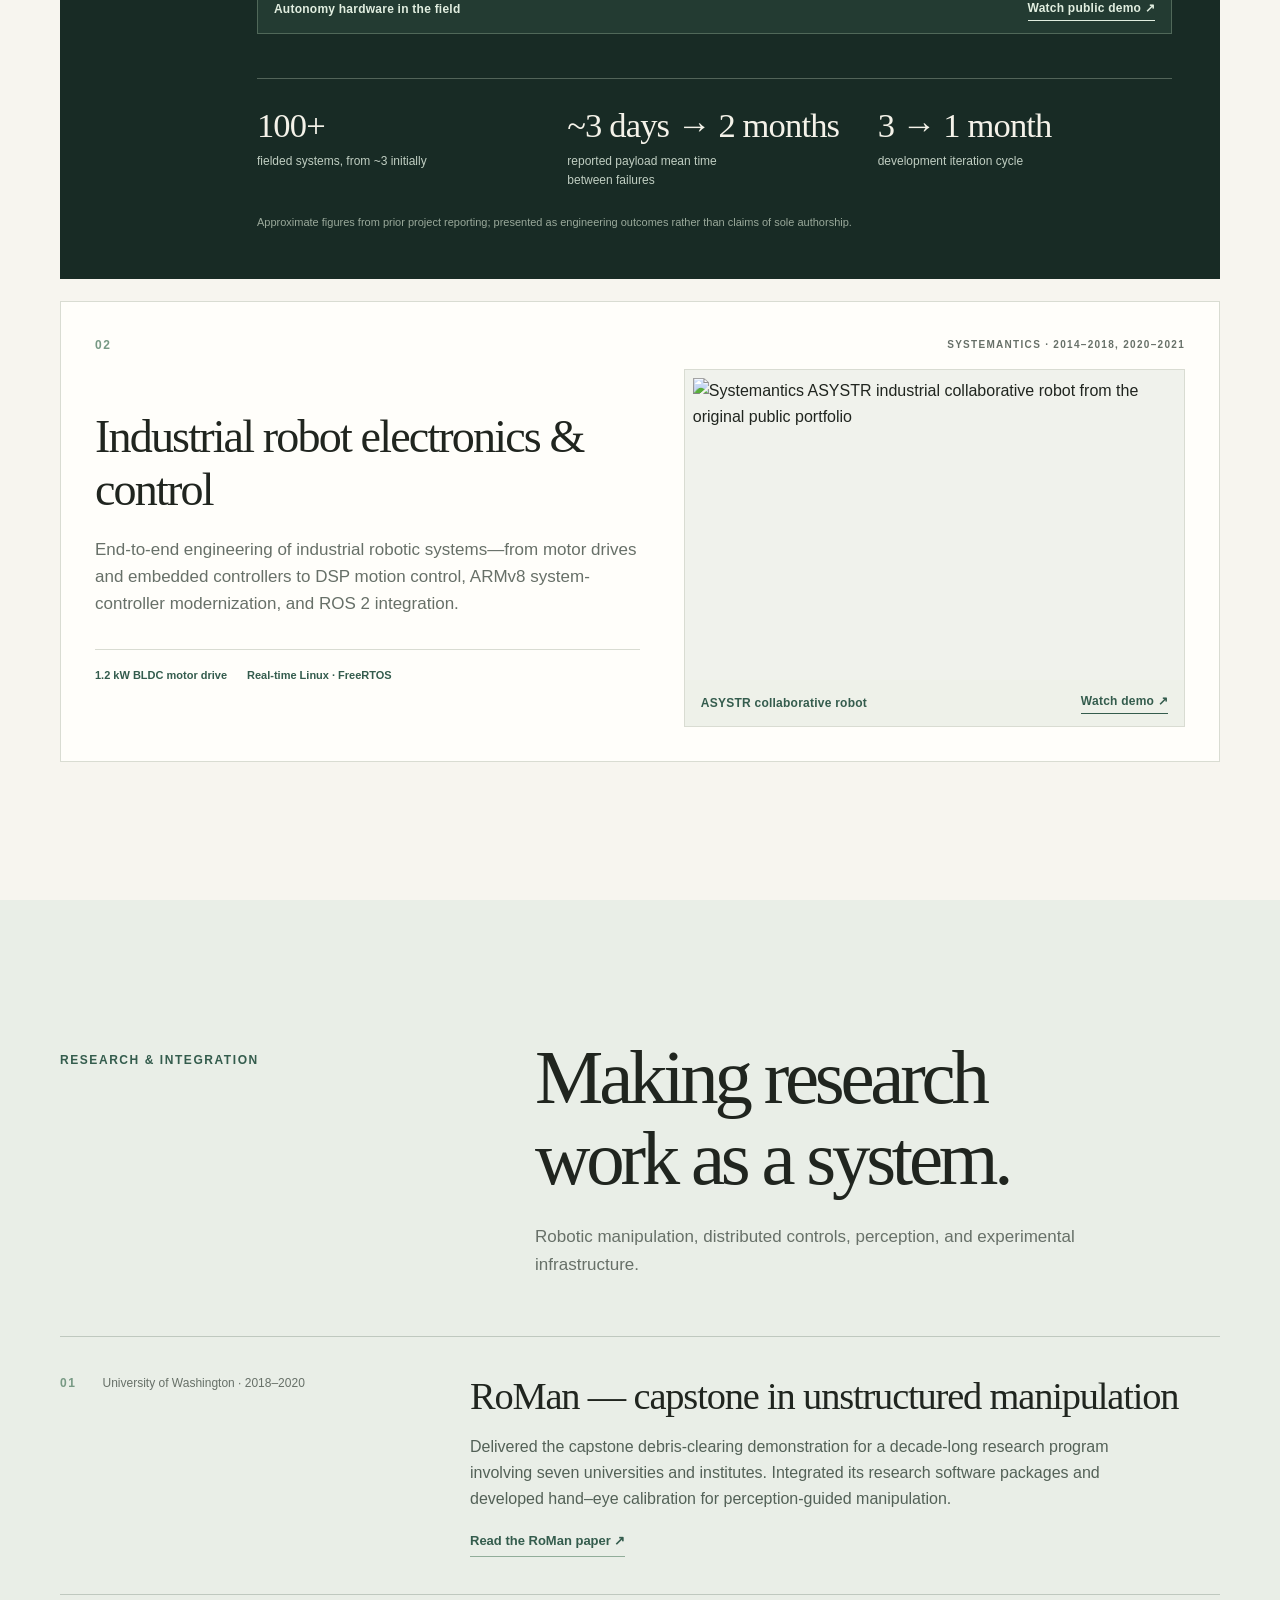
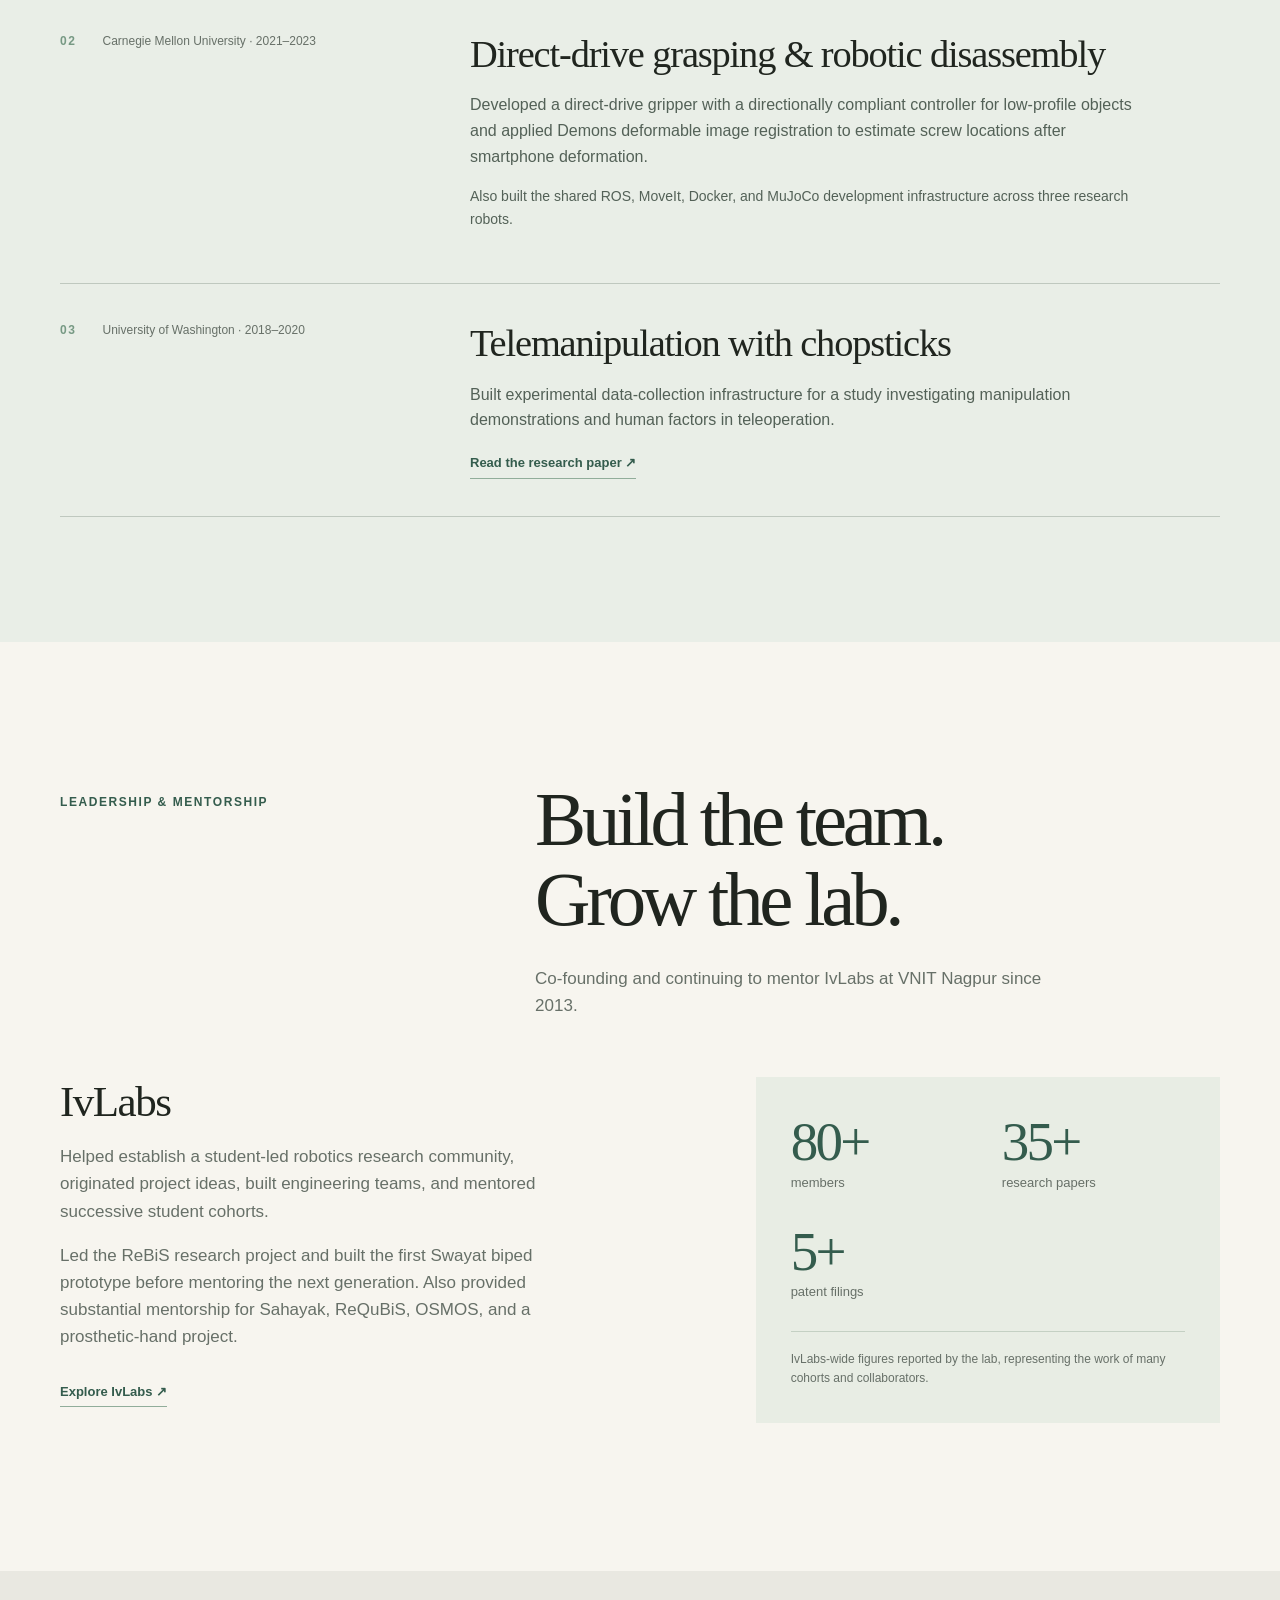
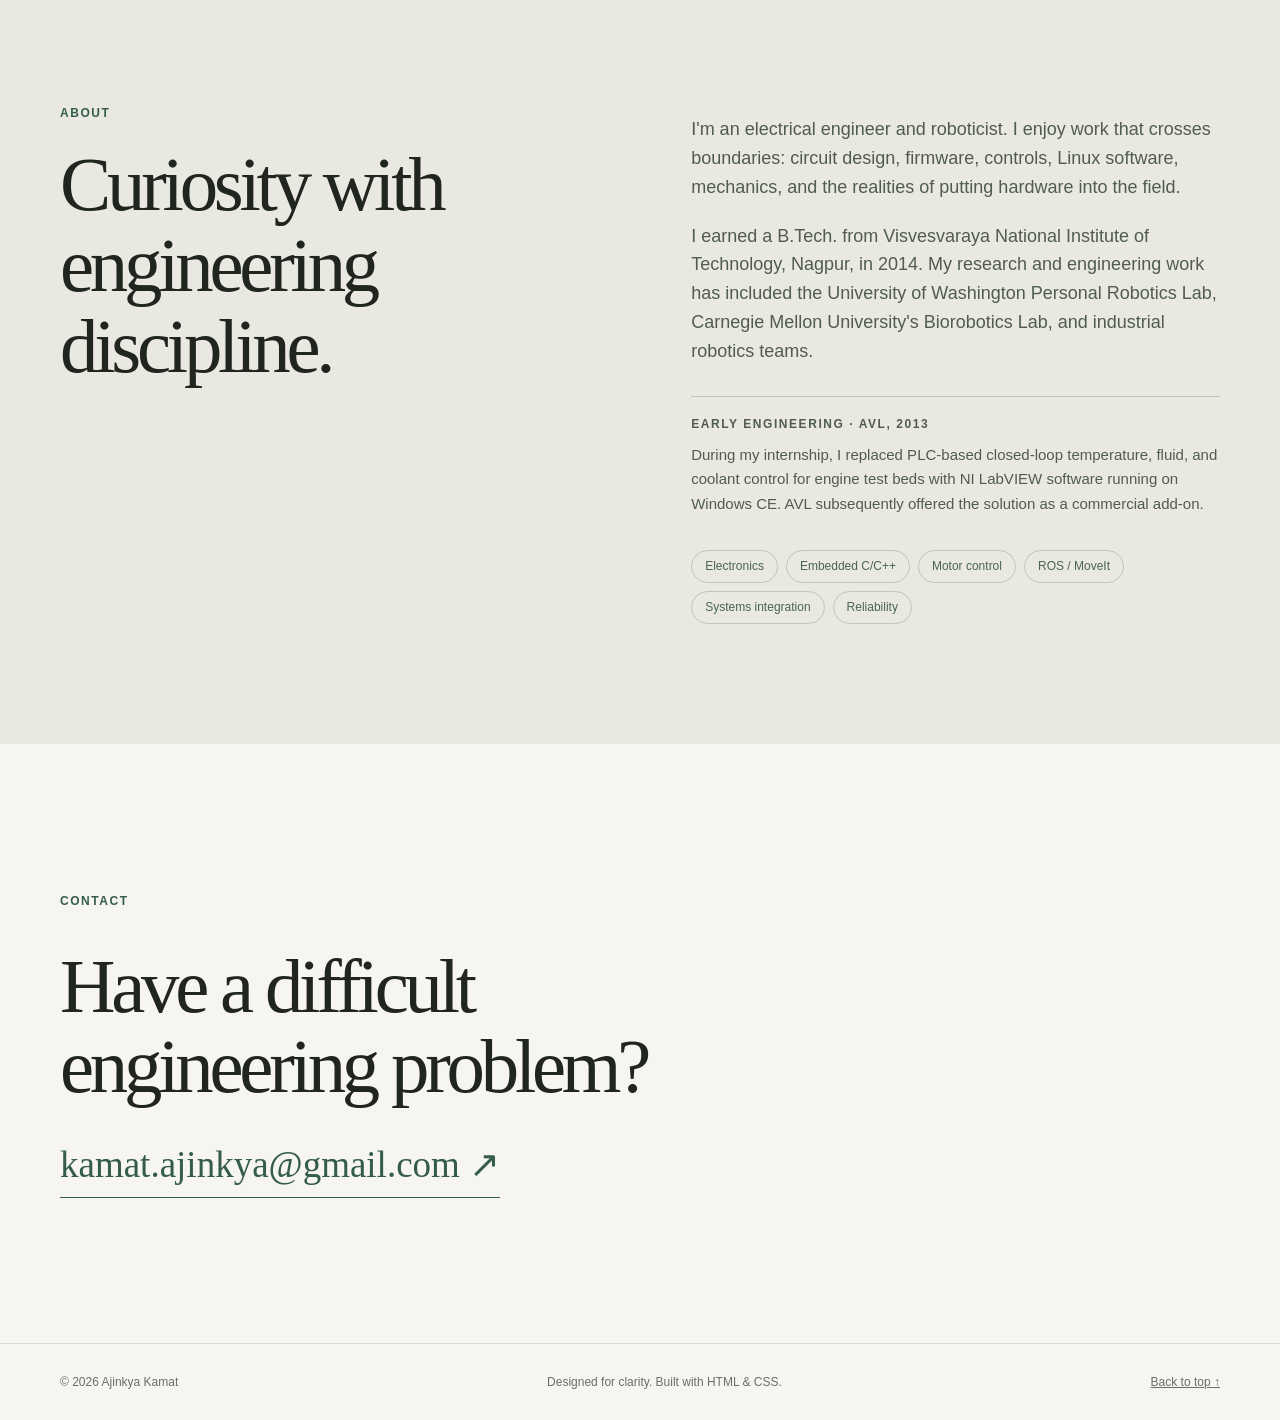
==== commit 23f0e6a9: "Clean up markup after promoting Systemantics feature" ====
--- a/index.html
+++ b/index.html
@@ -73,7 +73,8 @@
             <figcaption><span>ASYSTR collaborative robot</span><a href="https://www.youtube.com/watch?v=ti-P3bKMcXs" target="_blank" rel="noopener noreferrer" aria-label="Watch public Systemantics robot demonstration on YouTube">Watch demo <span aria-hidden="true">↗</span></a></figcaption>
           </figure>
         </div>
-      </article>    </section>
+      </article>
+    </section>
 
     <section class="section section-contrast" id="research" aria-labelledby="research-title">
       <div class="shell">
--- a/styles.css
+++ b/styles.css
@@ -27,3 +27,17 @@
 .commercial-visual-card figcaption{color:var(--green);background:#eef1e9}
 .work-card .commercial-visual + p{margin-top:7px}
 @media(max-width:620px){.commercial-visual-feature img{max-height:250px}.commercial-visual-card img{height:220px}}
+
+
+/* Give major professional projects distinct hierarchy */
+.systemantics-showcase{margin-top:22px;background:var(--paper);border:1px solid var(--line);padding:34px}
+.systemantics-columns{display:grid;grid-template-columns:minmax(0,1fr) minmax(0,.92fr);gap:44px;align-items:center;margin-top:14px}
+.systemantics-copy h3{font:normal clamp(32px,3.6vw,48px)/1.13 var(--serif);letter-spacing:-.04em;margin:0 0 20px}
+.systemantics-copy p{font-size:17px;color:var(--muted);margin:0 0 32px}
+.systemantics-copy .card-footer{justify-content:flex-start;gap:20px}
+.systemantics-showcase .commercial-visual{margin:0}
+.systemantics-showcase .commercial-visual-card img{height:310px}
+.early-work{border-top:1px solid #bfc6b9;margin-top:30px;padding-top:18px}
+.early-work .kicker{font-size:12px;margin:0 0 9px}
+.early-work p:last-child{font-size:15px;line-height:1.65;margin-bottom:0}
+@media(max-width:700px){.systemantics-showcase{padding:24px}.systemantics-columns{grid-template-columns:1fr;gap:22px}.systemantics-showcase .commercial-visual-card img{height:245px}}
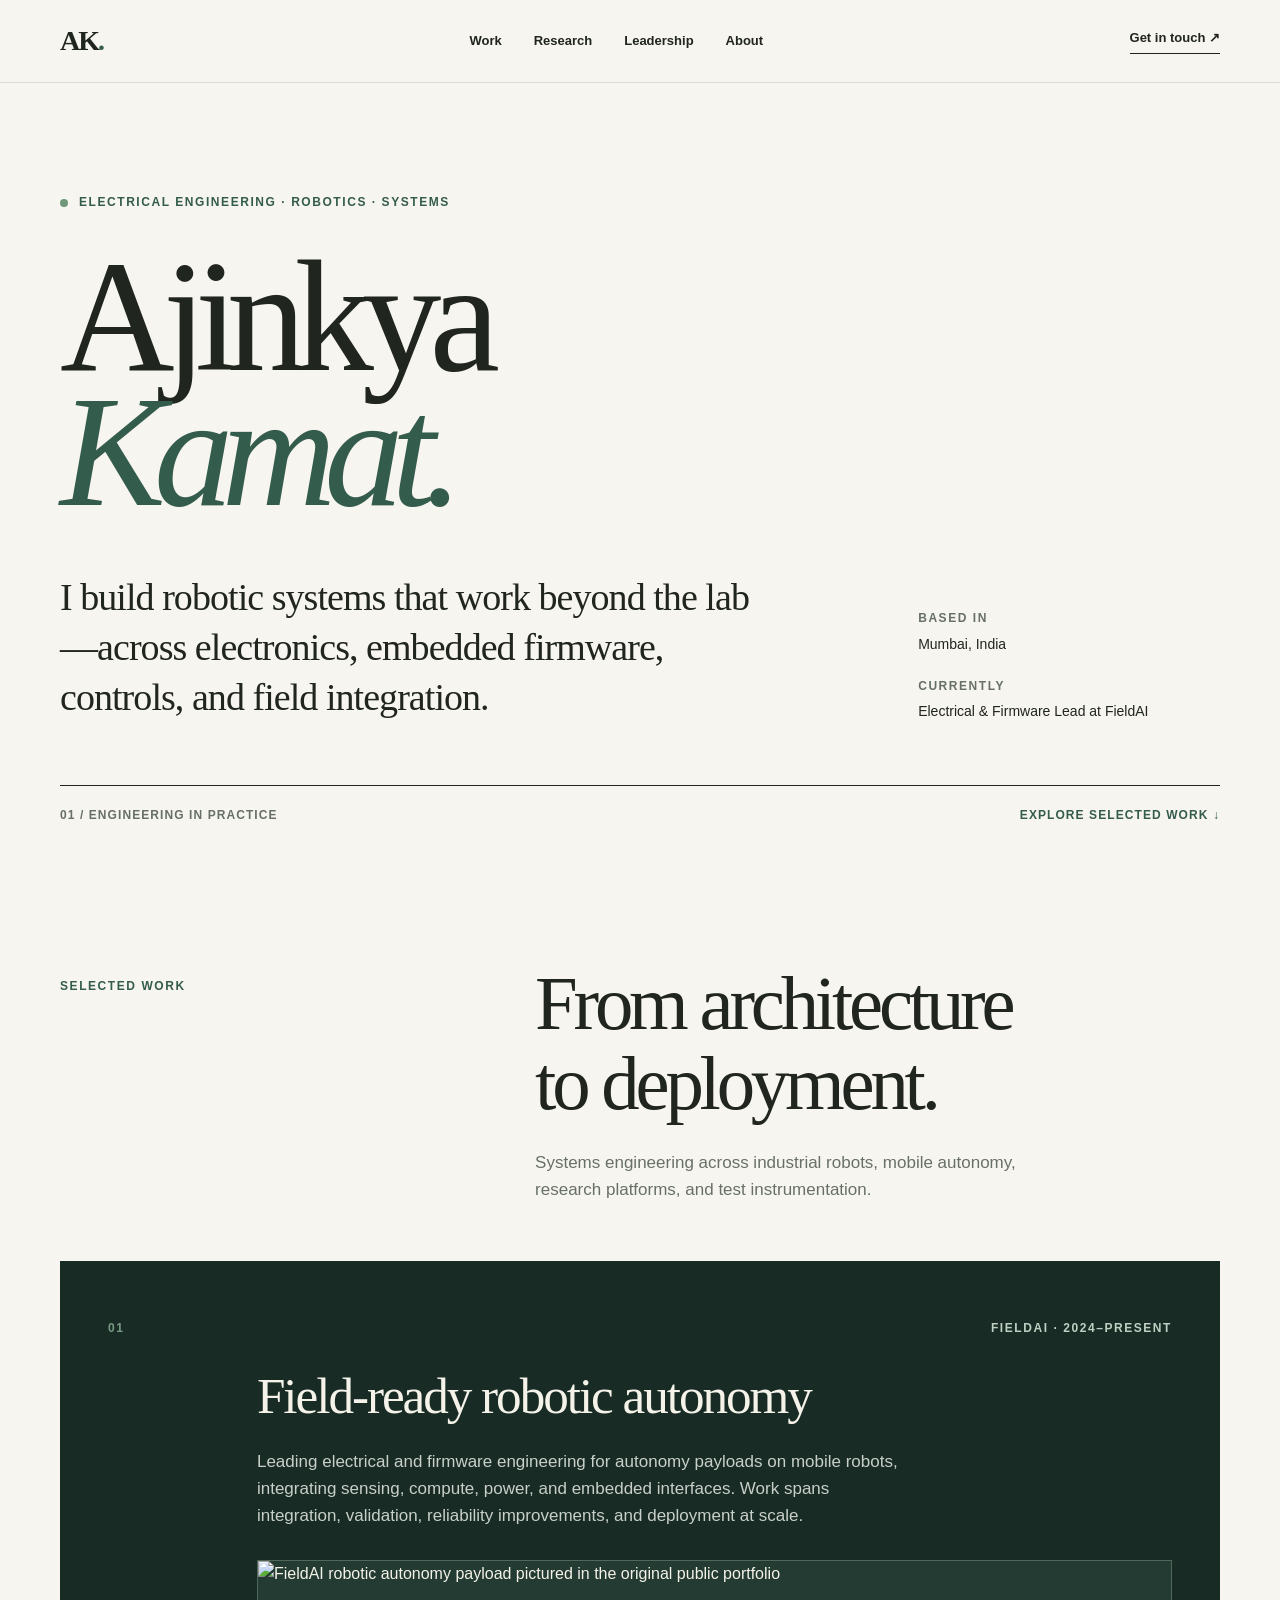
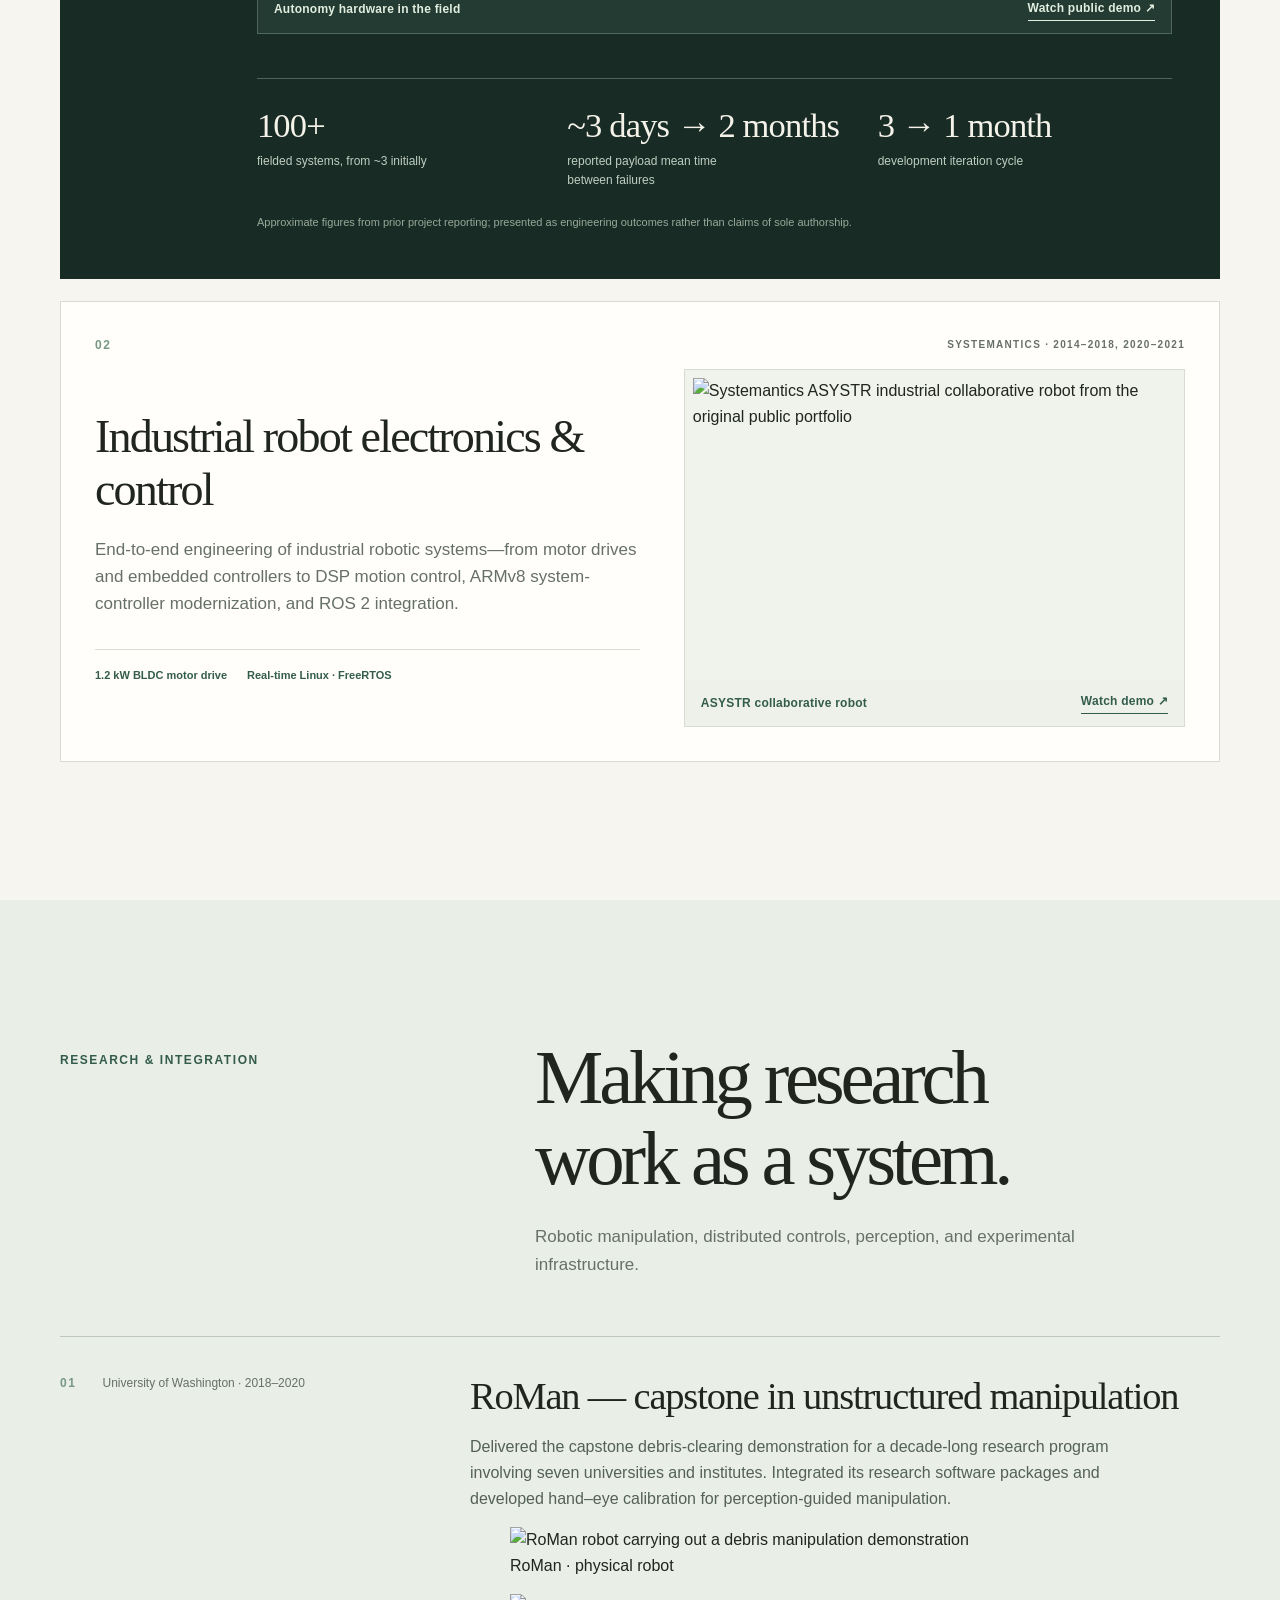
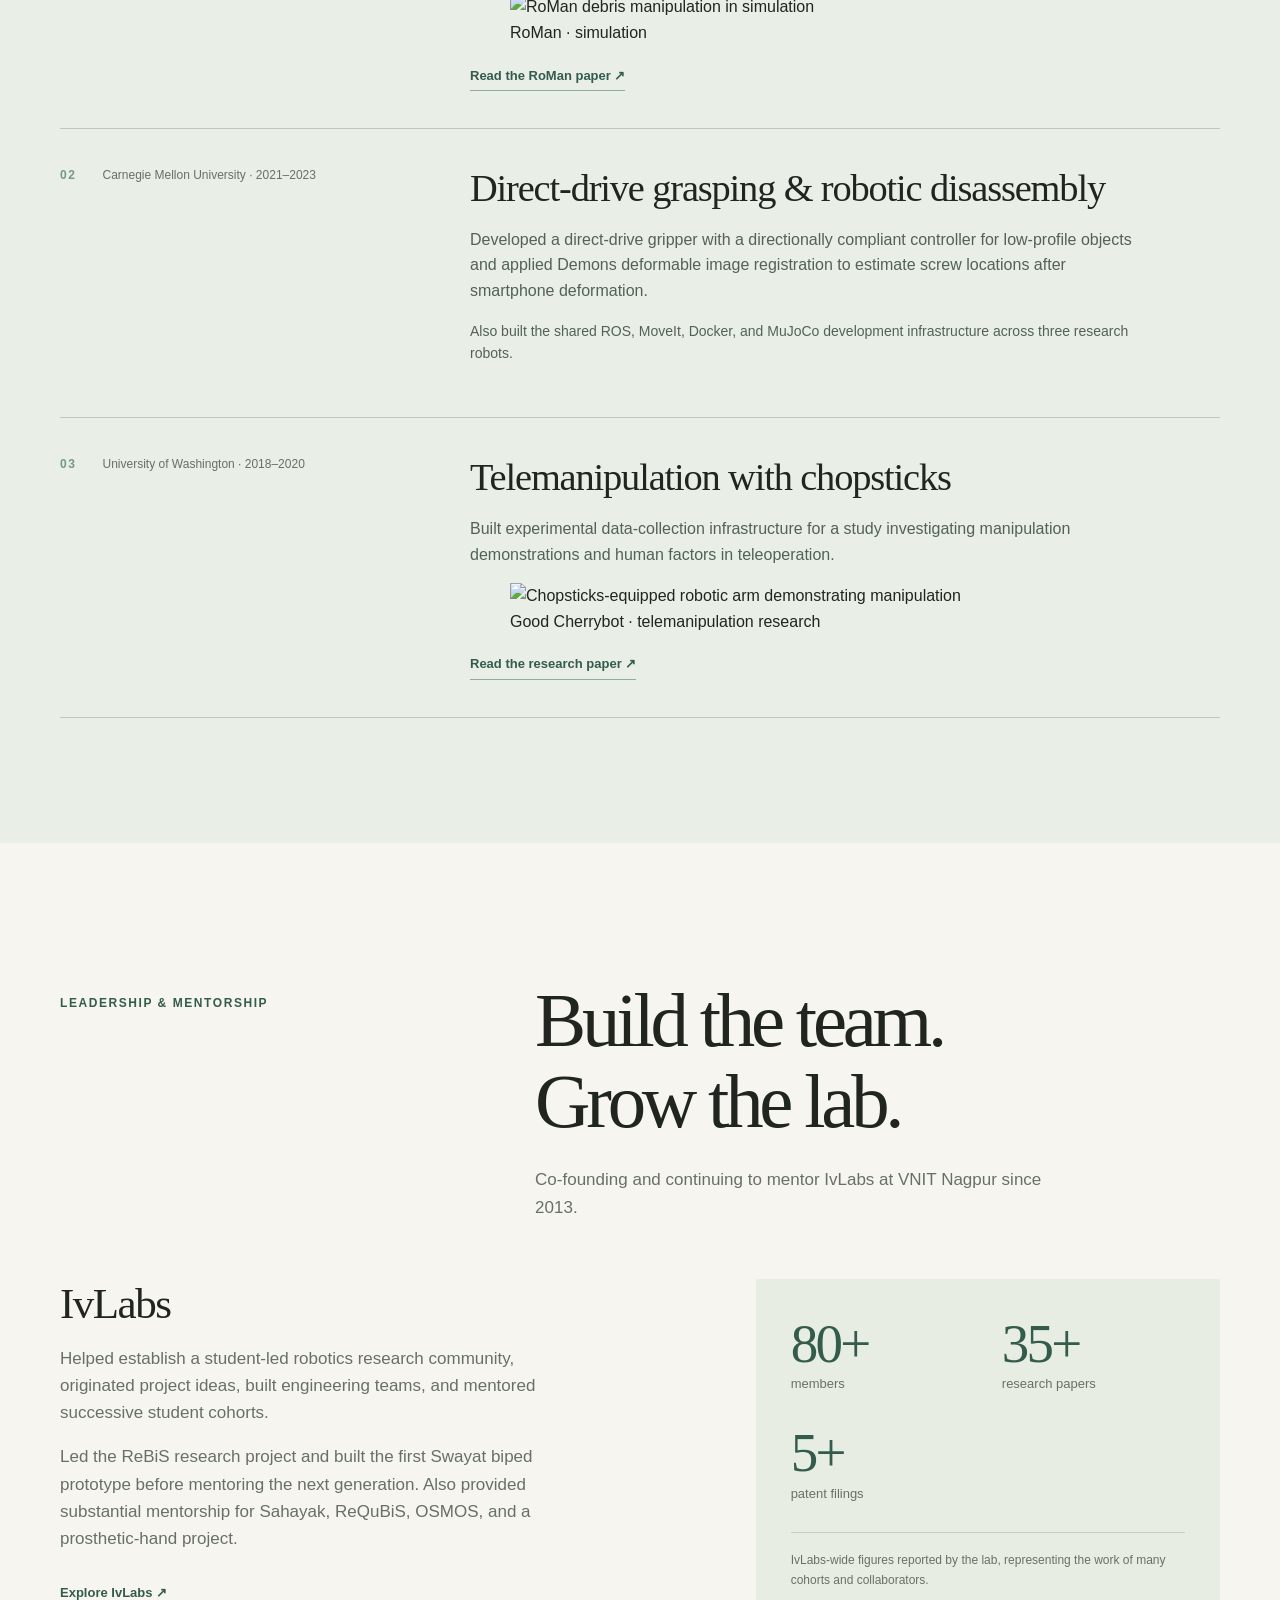
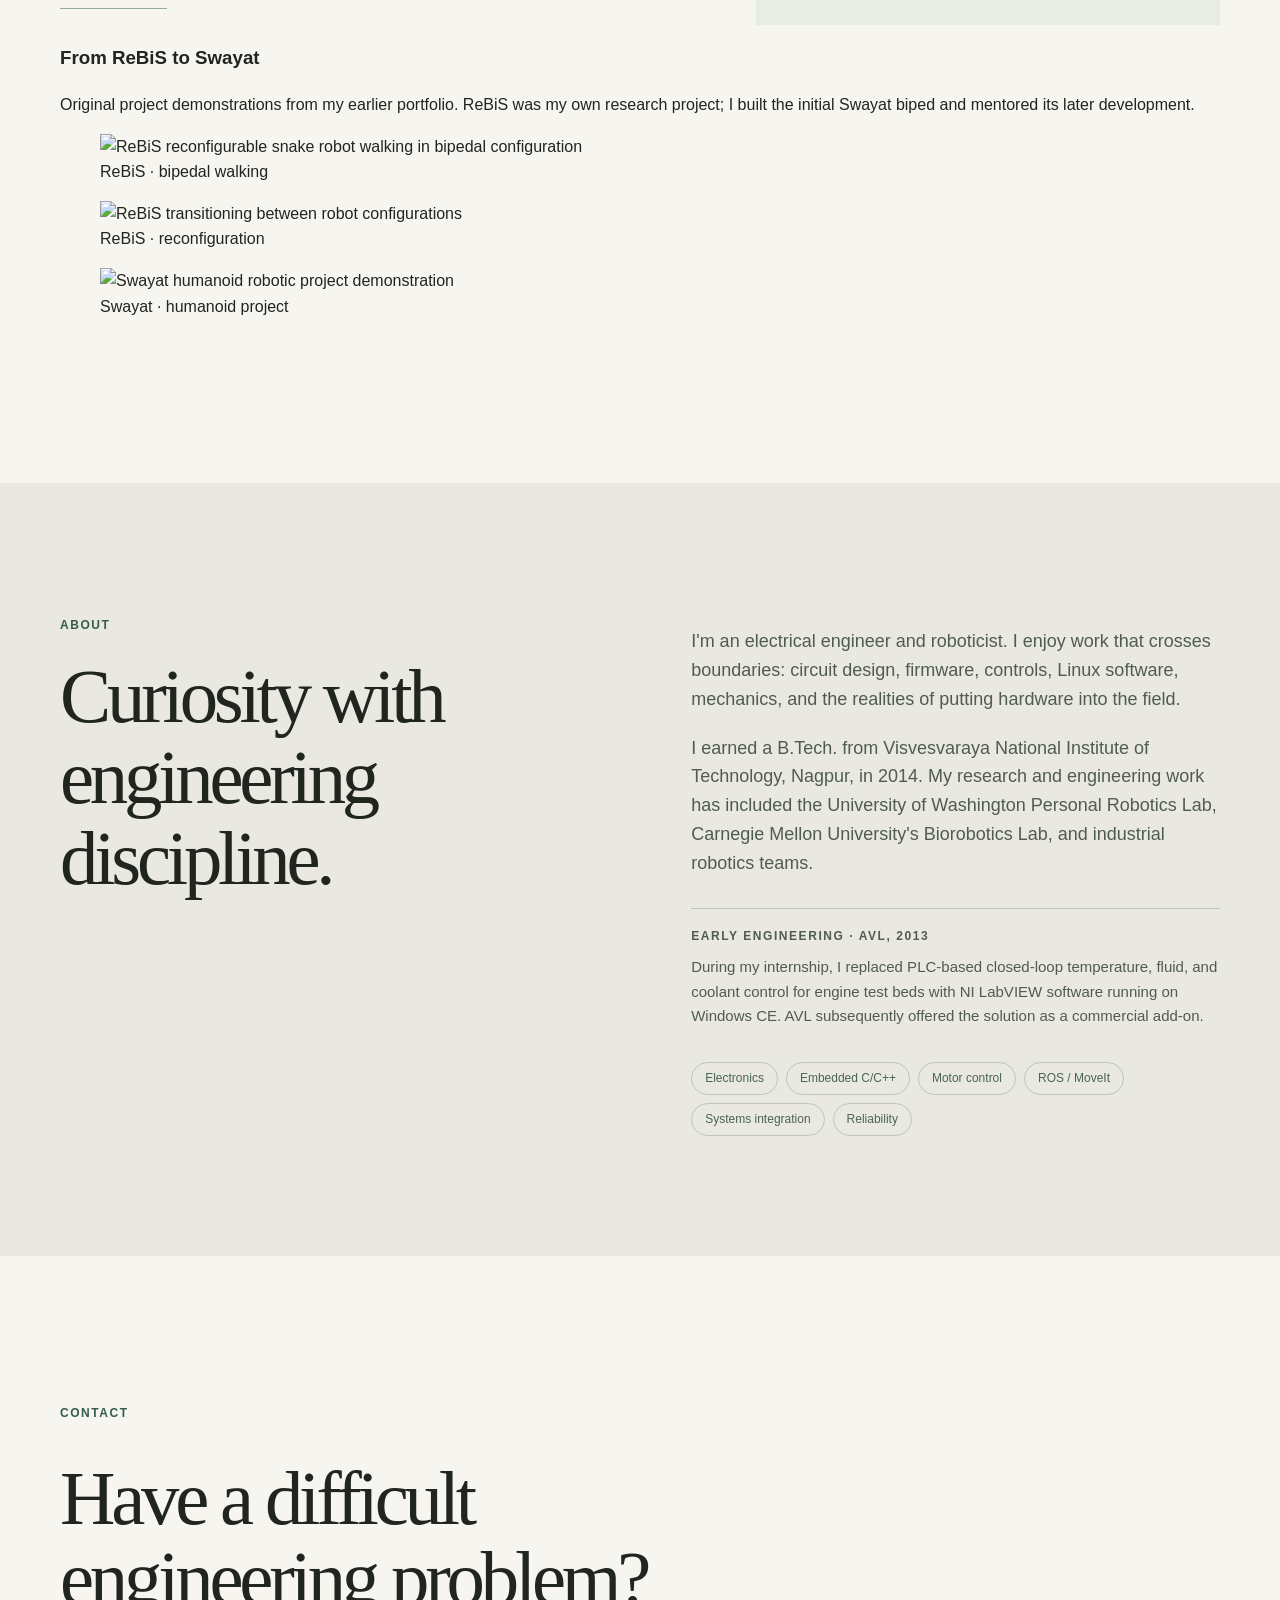
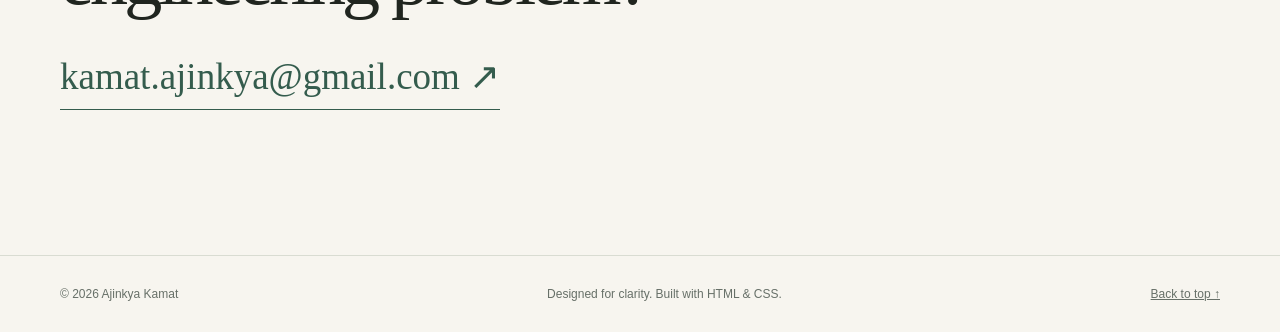
==== commit fb089f93: "Restore project GIFs in redesigned portfolio (index.html)" ====
--- a/index.html
+++ b/index.html
@@ -85,6 +85,10 @@
             <div>
               <h3>RoMan — capstone in unstructured manipulation</h3>
               <p>Delivered the capstone debris-clearing demonstration for a decade-long research program involving seven universities and institutes. Integrated its research software packages and developed hand–eye calibration for perception-guided manipulation.</p>
+              <div class="research-media media-duo" aria-label="RoMan demonstrations">
+                <figure class="media-frame"><img src="https://kamatajinkya2.github.io/images/roman-irl.gif" alt="RoMan robot carrying out a debris manipulation demonstration" loading="lazy" decoding="async"><figcaption>RoMan · physical robot</figcaption></figure>
+                <figure class="media-frame"><img src="https://kamatajinkya2.github.io/images/roman-sim.gif" alt="RoMan debris manipulation in simulation" loading="lazy" decoding="async"><figcaption>RoMan · simulation</figcaption></figure>
+              </div>
               <a class="text-link" href="https://personalrobotics-files.cs.washington.edu/kessens2020roman.pdf" target="_blank" rel="noopener noreferrer">Read the RoMan paper <span aria-hidden="true">↗</span></a>
             </div>
           </article>
@@ -101,6 +105,7 @@
             <div>
               <h3>Telemanipulation with chopsticks</h3>
               <p>Built experimental data-collection infrastructure for a study investigating manipulation demonstrations and human factors in teleoperation.</p>
+              <figure class="media-frame research-media media-single"><img src="https://kamatajinkya2.github.io/images/cherrybot.gif" alt="Chopsticks-equipped robotic arm demonstrating manipulation" loading="lazy" decoding="async"><figcaption>Good Cherrybot · telemanipulation research</figcaption></figure>
               <a class="text-link" href="https://arxiv.org/pdf/2008.00101" target="_blank" rel="noopener noreferrer">Read the research paper <span aria-hidden="true">↗</span></a>
             </div>
           </article>
@@ -124,6 +129,15 @@
           <p>IvLabs-wide figures reported by the lab, representing the work of many cohorts and collaborators.</p>
         </div>
       </div>
+      <div class="ivlabs-media" aria-label="IvLabs robotics demonstrations">
+        <div class="ivlabs-media-heading"><h3>From ReBiS to Swayat</h3><p>Original project demonstrations from my earlier portfolio. ReBiS was my own research project; I built the initial Swayat biped and mentored its later development.</p></div>
+        <div class="media-grid">
+          <figure class="media-frame"><img src="https://kamatajinkya2.github.io/images/rebis-walking.gif" alt="ReBiS reconfigurable snake robot walking in bipedal configuration" loading="lazy" decoding="async"><figcaption>ReBiS · bipedal walking</figcaption></figure>
+          <figure class="media-frame"><img src="https://kamatajinkya2.github.io/images/rebis-reconfig.gif" alt="ReBiS transitioning between robot configurations" loading="lazy" decoding="async"><figcaption>ReBiS · reconfiguration</figcaption></figure>
+          <figure class="media-frame"><img src="https://kamatajinkya2.github.io/images/swayat.gif" alt="Swayat humanoid robotic project demonstration" loading="lazy" decoding="async"><figcaption>Swayat · humanoid project</figcaption></figure>
+        </div>
+      </div>
+
     </section>
 
     <section class="section section-about" id="about" aria-labelledby="about-title">
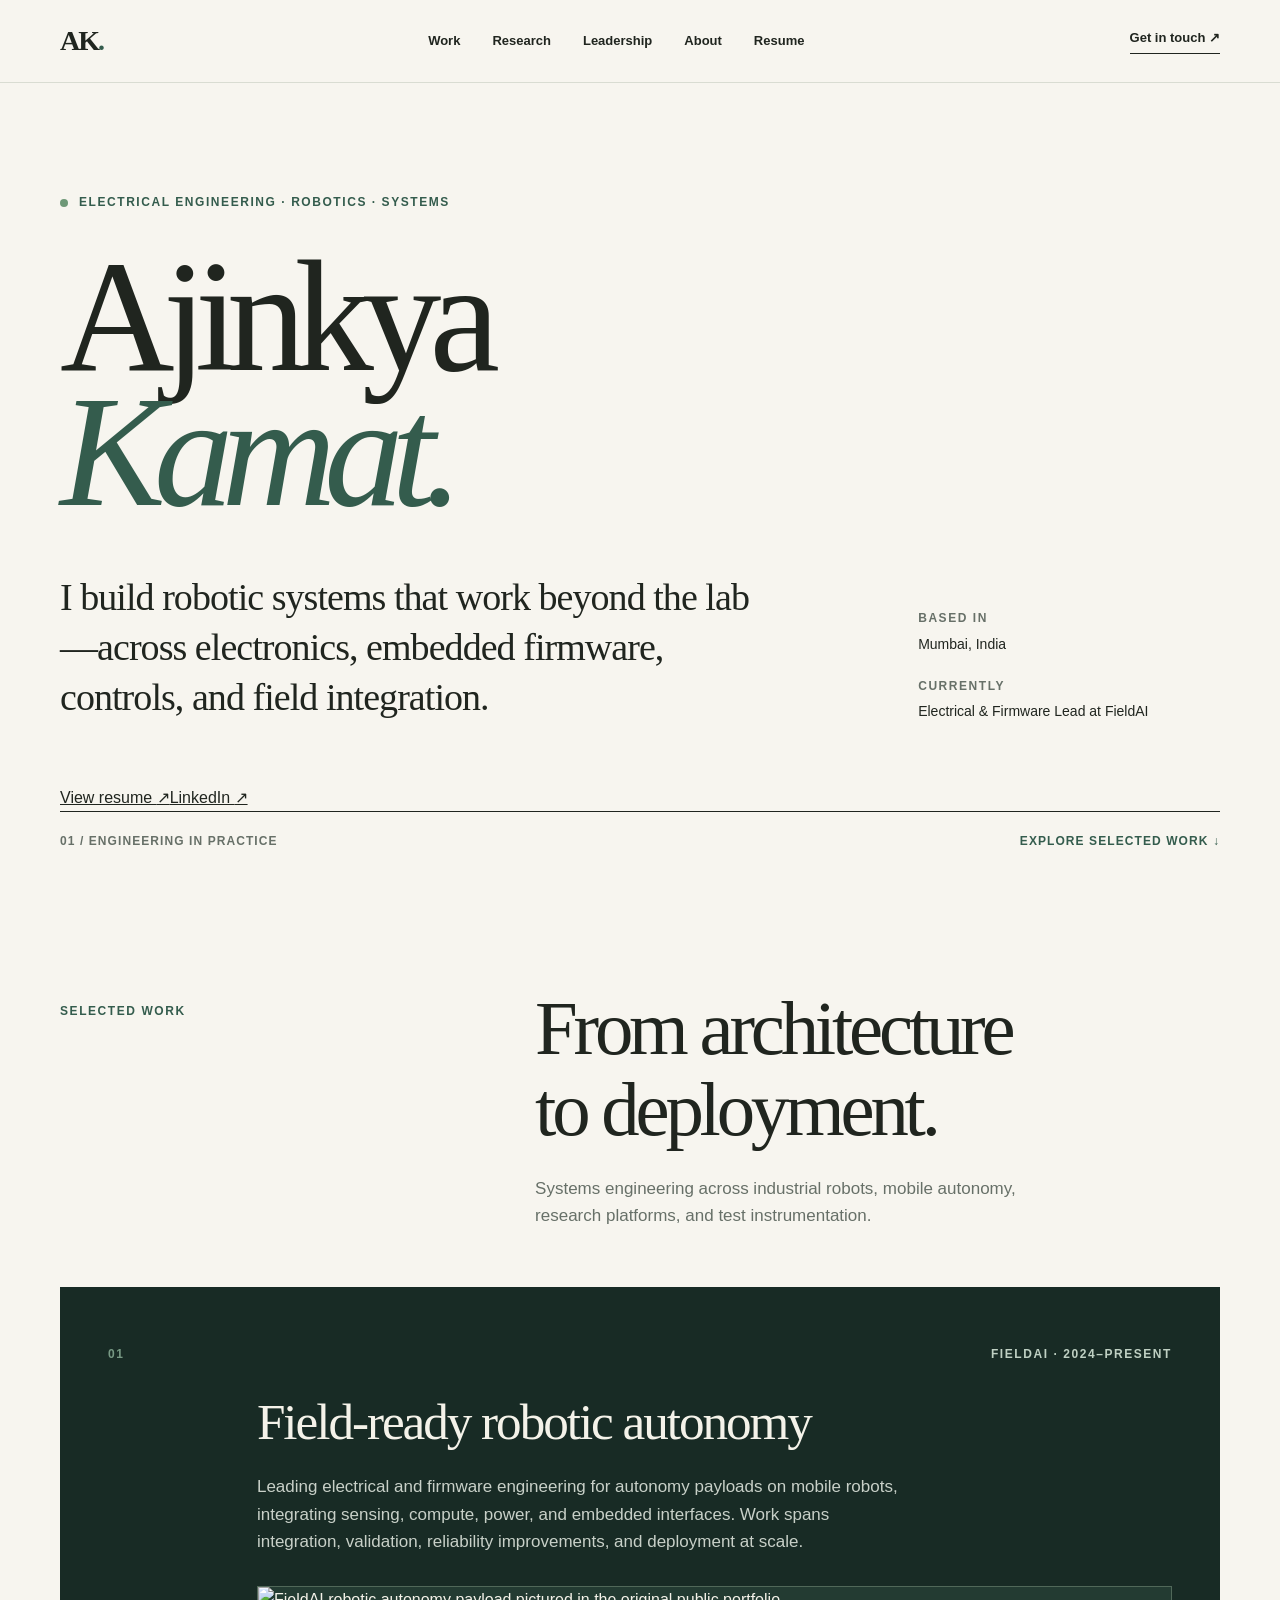
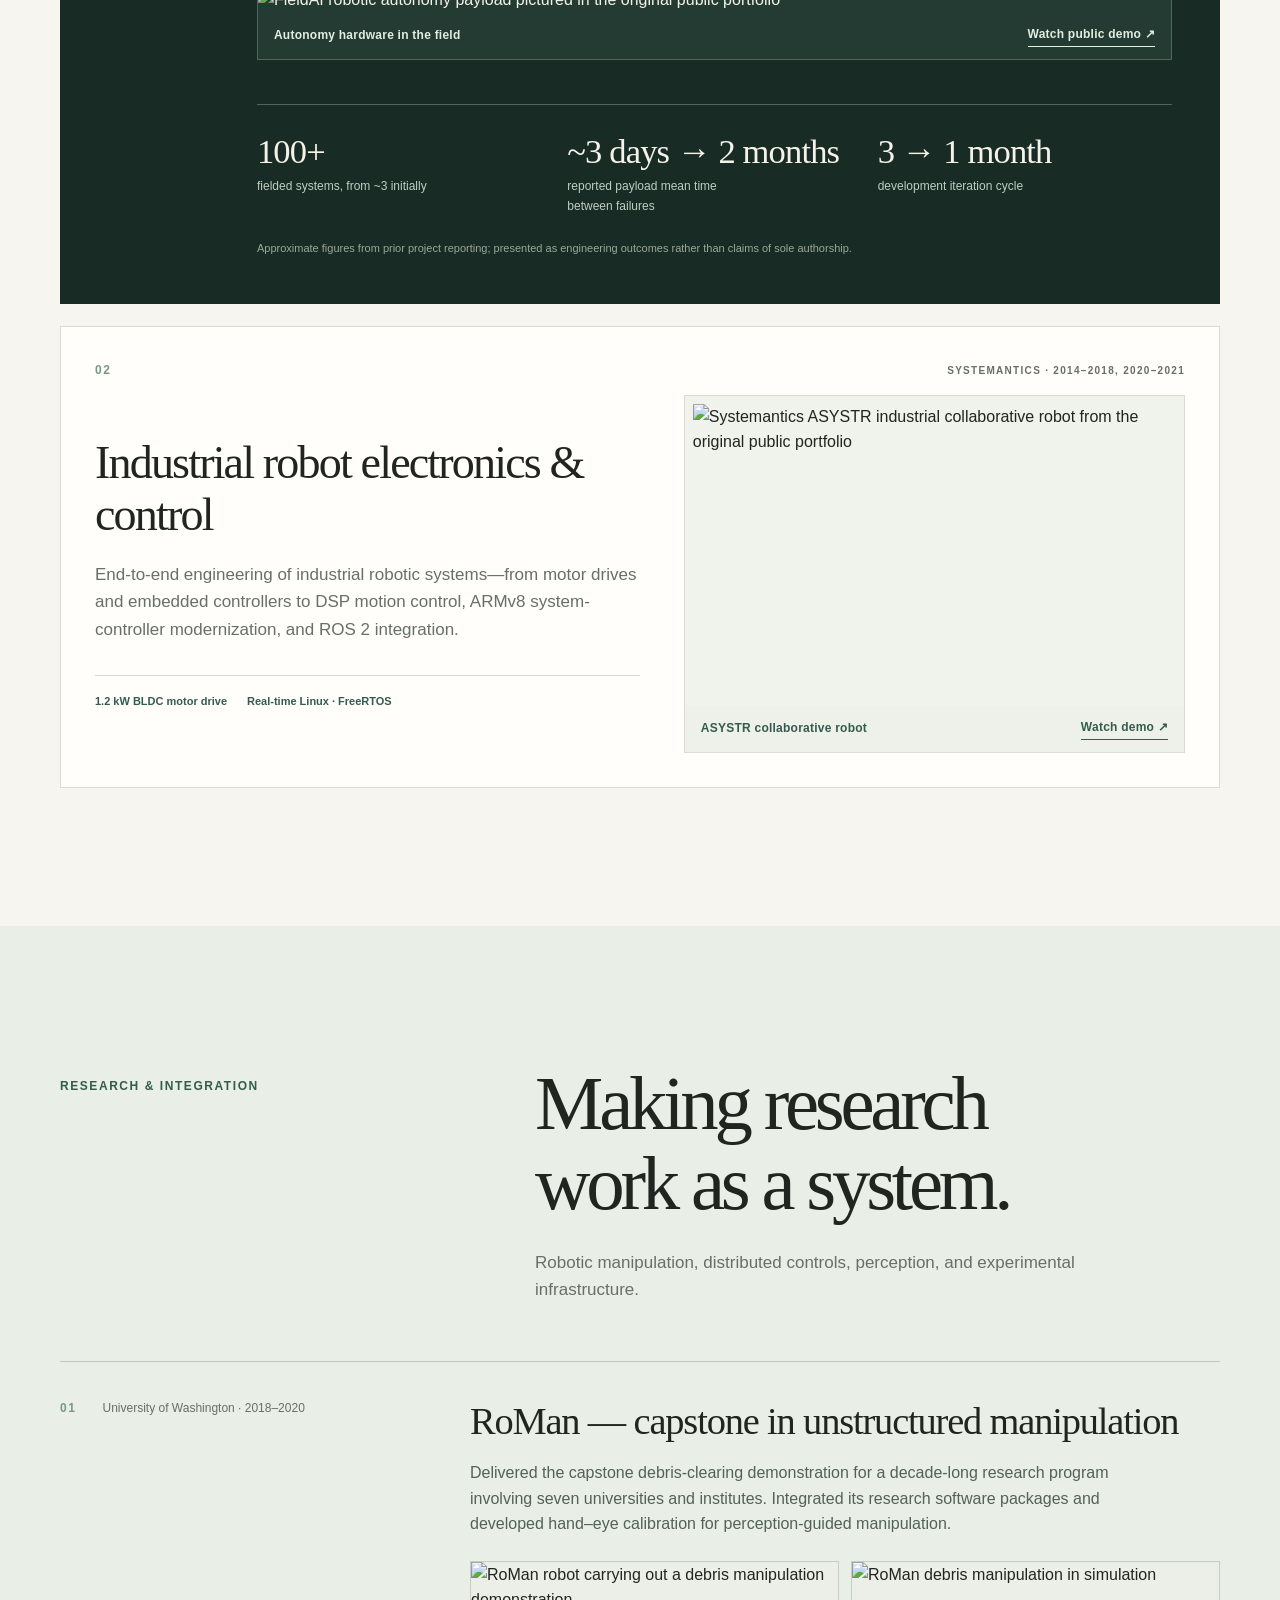
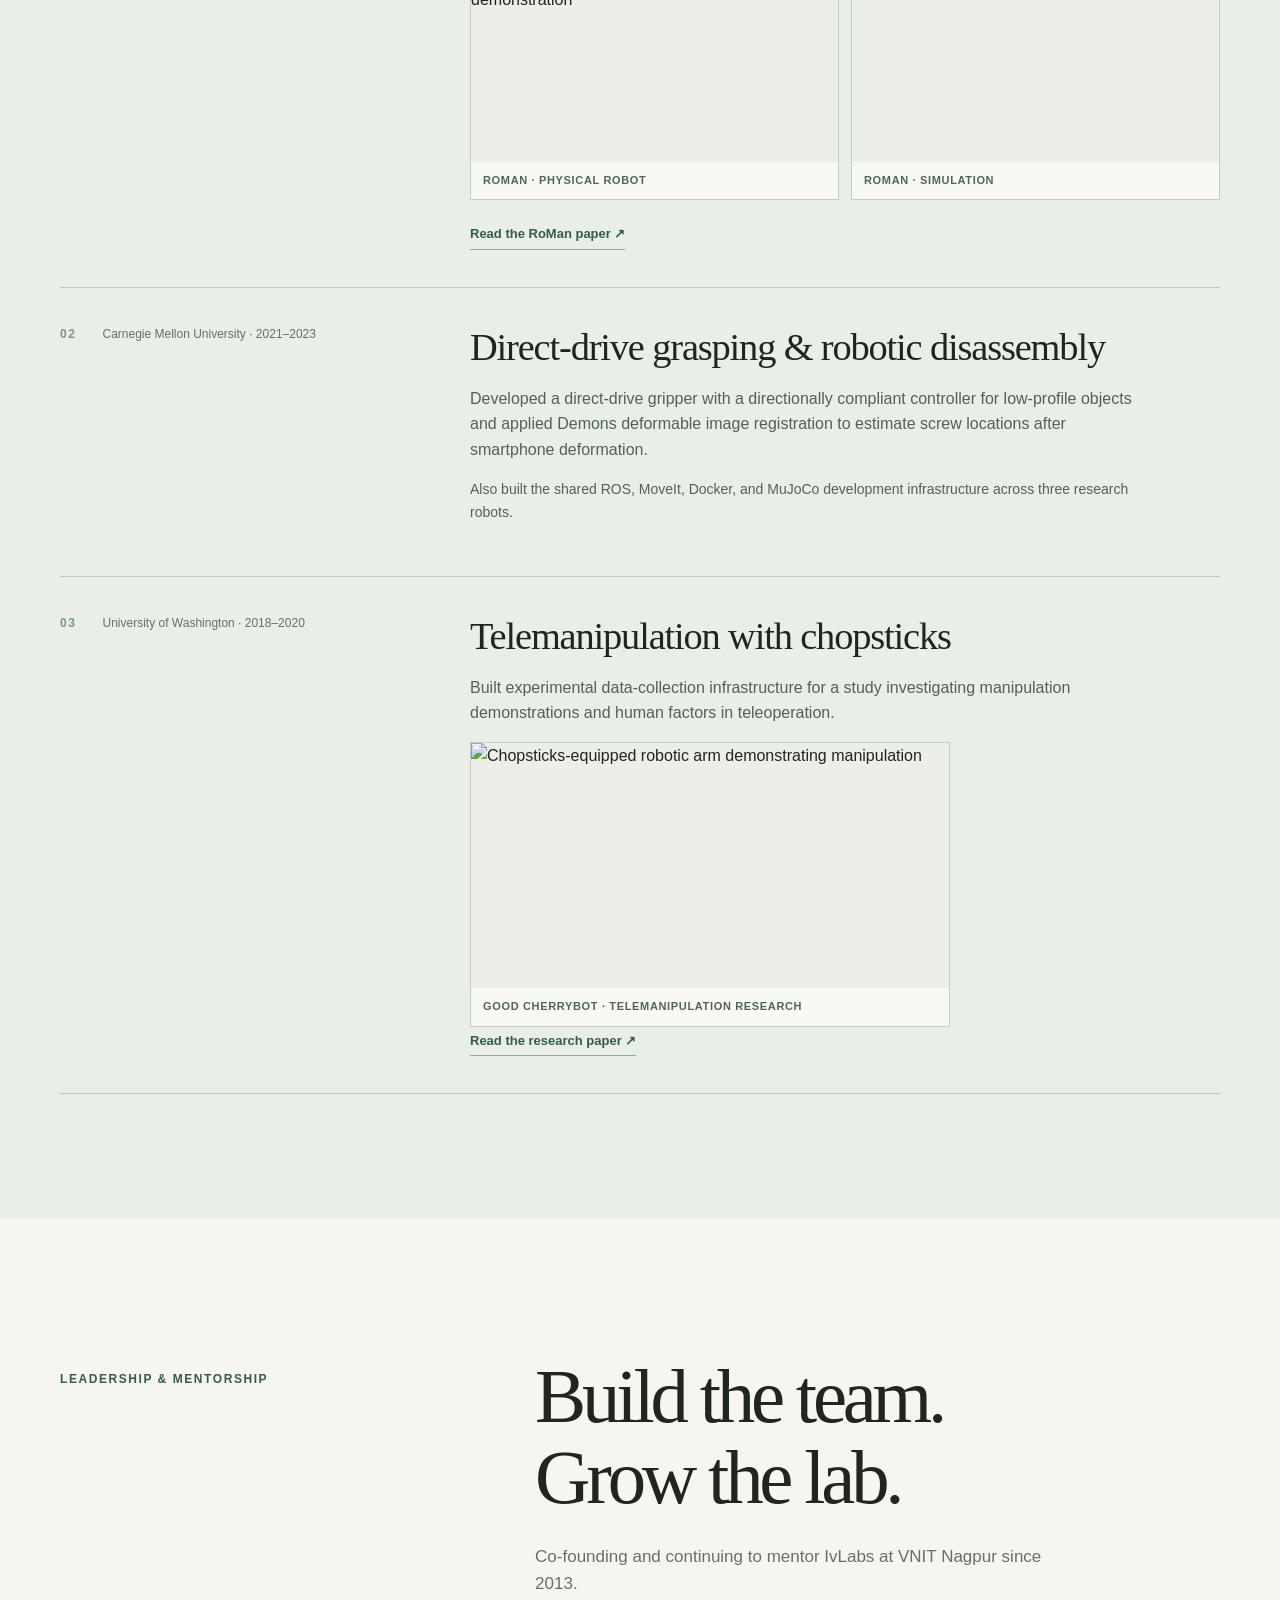
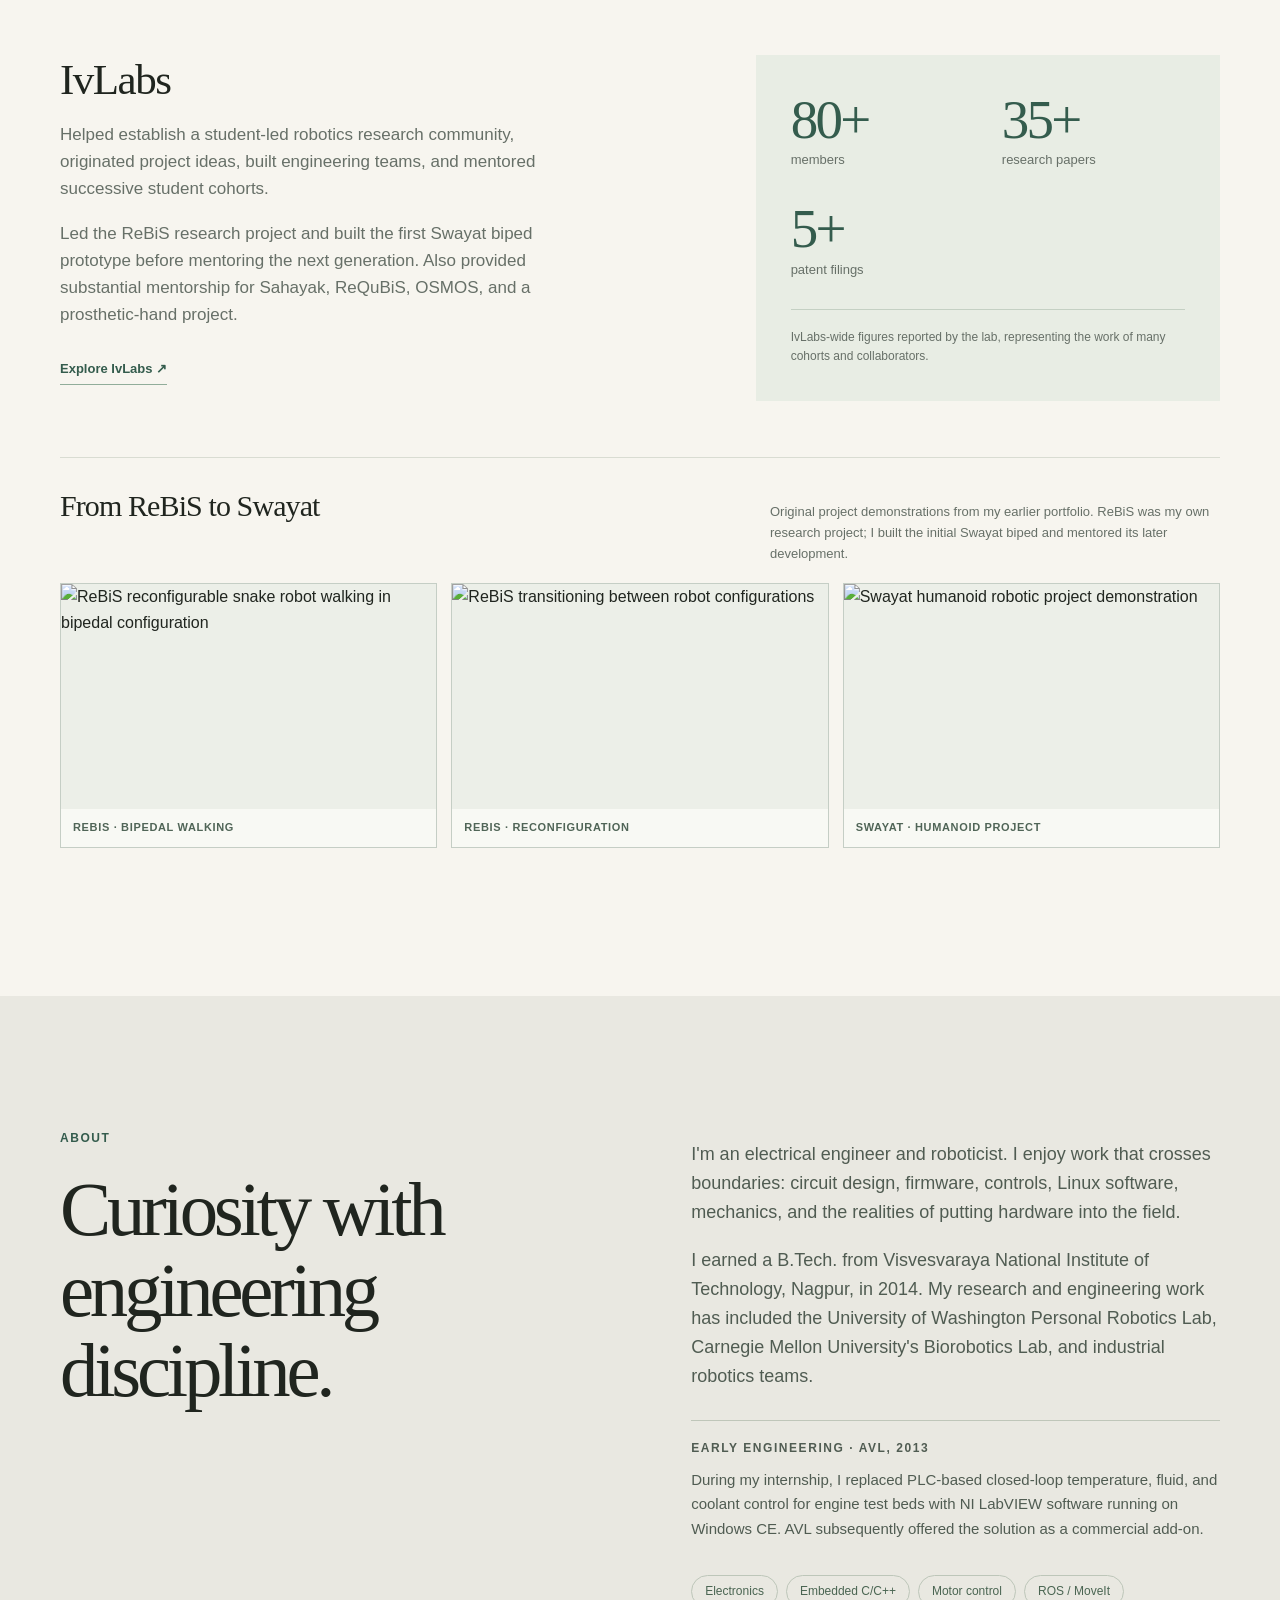
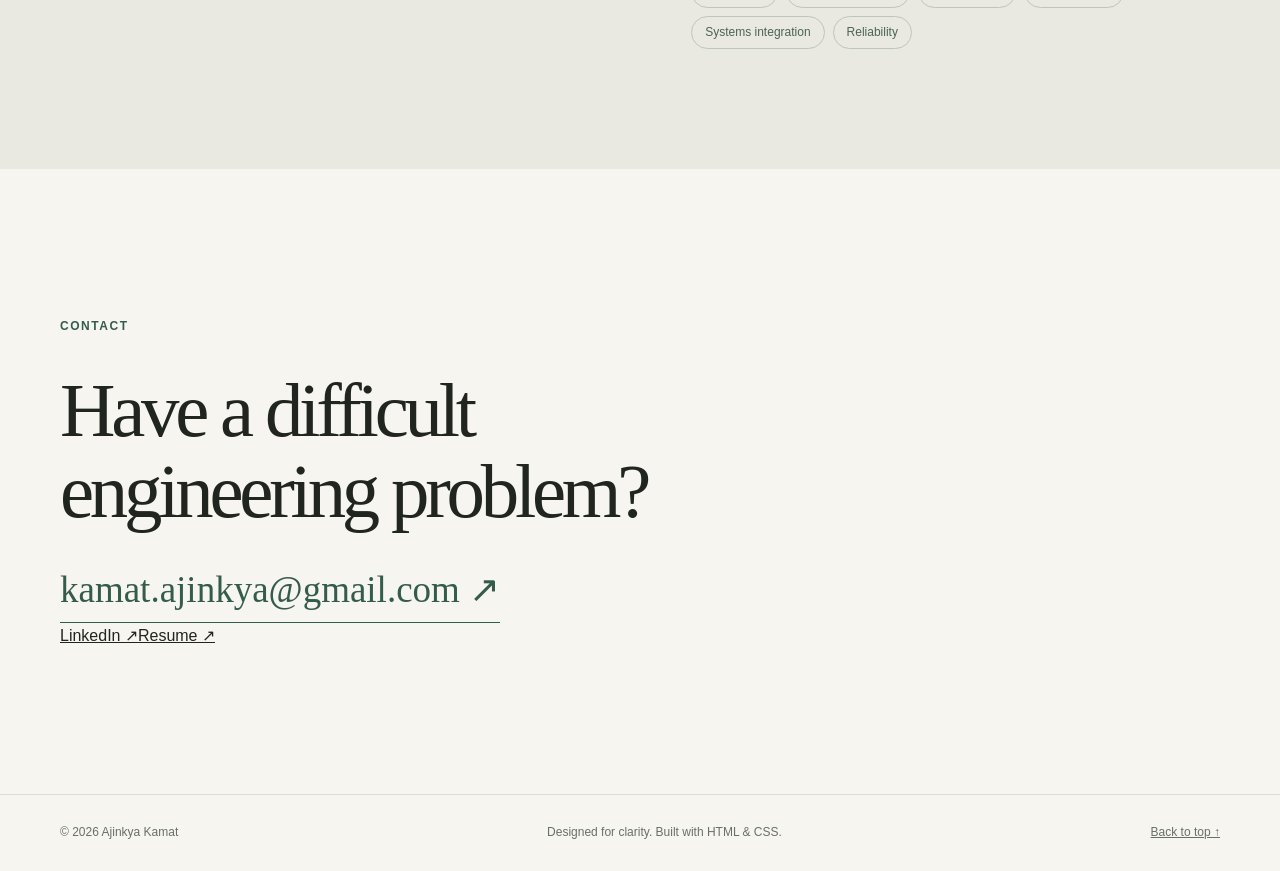
==== commit 6648485b: "Link LinkedIn and printable resume from portfolio header hero and contact" ====
--- a/index.html
+++ b/index.html
@@ -18,6 +18,7 @@
         <a href="#research">Research</a>
         <a href="#leadership">Leadership</a>
         <a href="#about">About</a>
+        <a href="resume.html">Resume</a>
       </nav>
       <a class="nav-contact" href="mailto:kamat.ajinkya@gmail.com">Get in touch <span aria-hidden="true">↗</span></a>
     </div>
@@ -36,6 +37,7 @@
           <span>Electrical & Firmware Lead at FieldAI</span>
         </div>
       </div>
+      <div class="hero-links" aria-label="Professional profiles"><a href="resume.html">View resume <span aria-hidden="true">↗</span></a><a href="https://www.linkedin.com/in/ajinkya-kamat/" target="_blank" rel="noopener noreferrer">LinkedIn <span aria-hidden="true">↗</span></a></div>
       <div class="hero-rule"><span>01 / Engineering in practice</span><a href="#work">Explore selected work ↓</a></div>
     </section>
 
@@ -161,6 +163,7 @@
       <p class="kicker">Contact</p>
       <h2 id="contact-title">Have a difficult<br>engineering problem?</h2>
       <a class="email-link" href="mailto:kamat.ajinkya@gmail.com">kamat.ajinkya@gmail.com <span aria-hidden="true">↗</span></a>
+      <div class="contact-links"><a href="https://www.linkedin.com/in/ajinkya-kamat/" target="_blank" rel="noopener noreferrer">LinkedIn ↗</a><a href="resume.html">Resume ↗</a></div>
     </section>
   </main>
 
--- a/styles.css
+++ b/styles.css
@@ -41,3 +41,20 @@
 .early-work .kicker{font-size:12px;margin:0 0 9px}
 .early-work p:last-child{font-size:15px;line-height:1.65;margin-bottom:0}
 @media(max-width:700px){.systemantics-showcase{padding:24px}.systemantics-columns{grid-template-columns:1fr;gap:22px}.systemantics-showcase .commercial-visual-card img{height:245px}}
+
+/* Archival moving-image demonstrations */
+.research-media{margin-top:24px;margin-bottom:20px}
+.media-duo{display:grid;grid-template-columns:repeat(2,minmax(0,1fr));gap:12px}
+.media-frame{margin:0;background:#f8f9f4;border:1px solid #c5cec5;overflow:hidden}
+.media-frame img{width:100%;height:200px;object-fit:contain;display:block;background:#ecefe8}
+.media-frame figcaption{font-size:11px;letter-spacing:.06em;text-transform:uppercase;font-weight:700;color:#506557;padding:10px 12px}
+.media-single{max-width:480px}
+.media-single img{height:245px}
+.ivlabs-media{margin-top:56px;padding-top:30px;border-top:1px solid var(--line)}
+.ivlabs-media-heading{display:flex;justify-content:space-between;align-items:baseline;gap:24px;margin-bottom:19px}
+.ivlabs-media-heading h3{font:normal 30px/1.2 var(--serif);margin:0;letter-spacing:-.03em}
+.ivlabs-media-heading p{font-size:13px;color:var(--muted);margin:0;max-width:450px}
+.media-grid{display:grid;grid-template-columns:repeat(3,minmax(0,1fr));gap:14px}
+.media-grid .media-frame img{height:225px}
+@media(max-width:700px){.ivlabs-media-heading{display:block}.ivlabs-media-heading p{margin-top:10px}.media-grid{grid-template-columns:1fr 1fr}.media-grid .media-frame:last-child{grid-column:1/-1}.media-duo{grid-template-columns:1fr}.media-frame img{height:230px}}
+@media(max-width:420px){.media-grid{grid-template-columns:1fr}.media-grid .media-frame:last-child{grid-column:auto}}
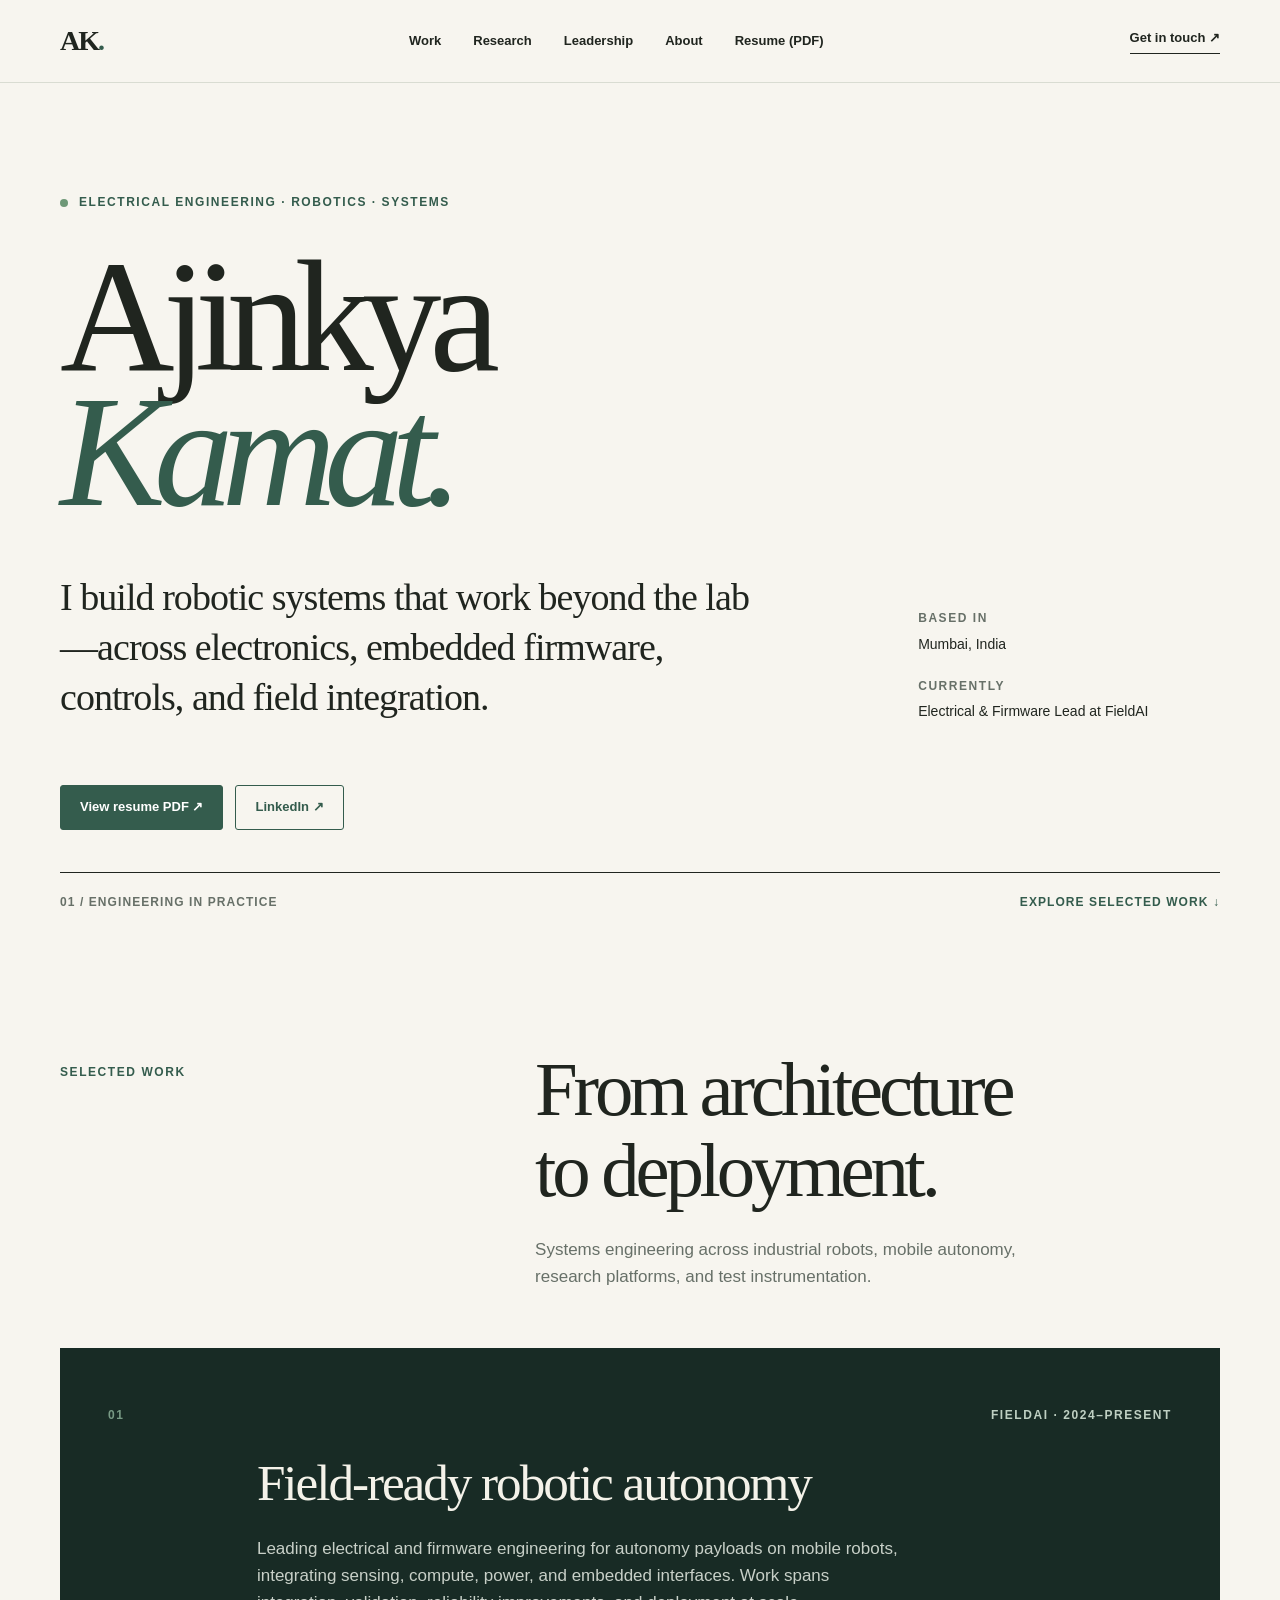
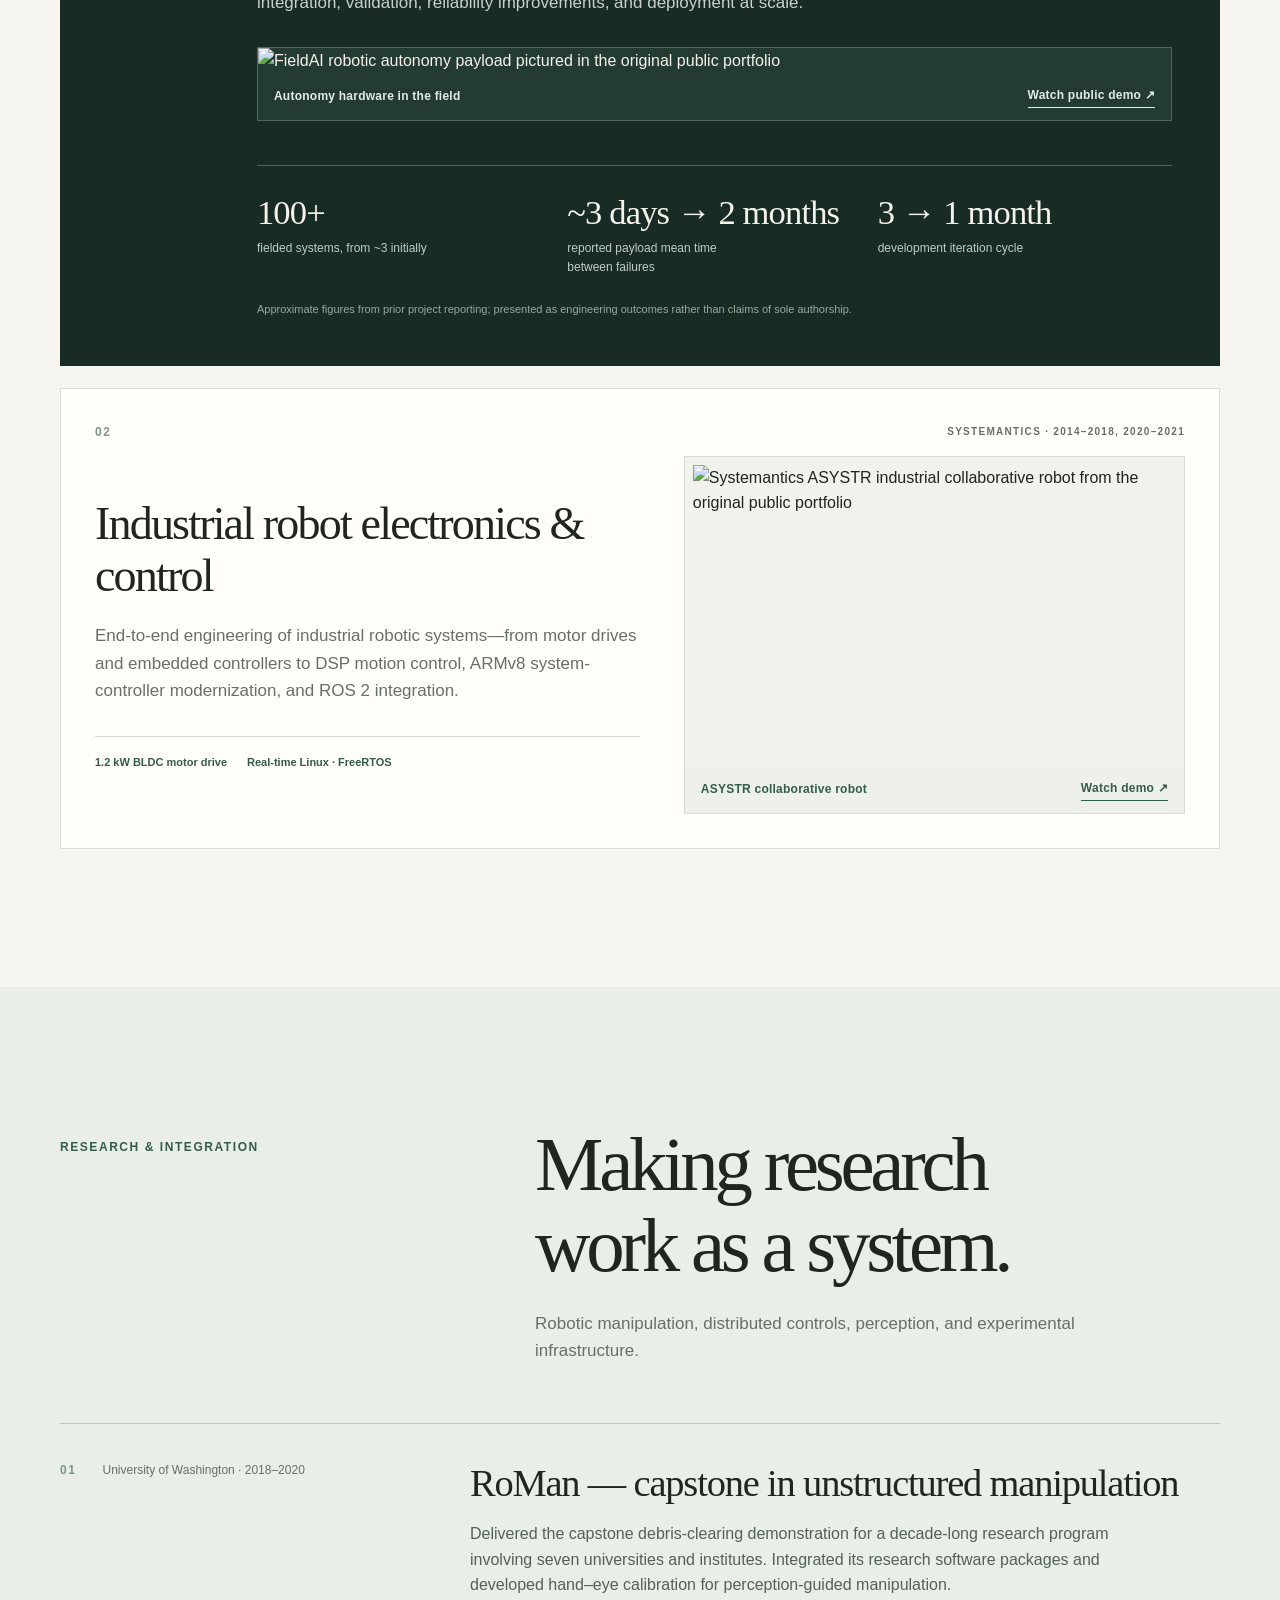
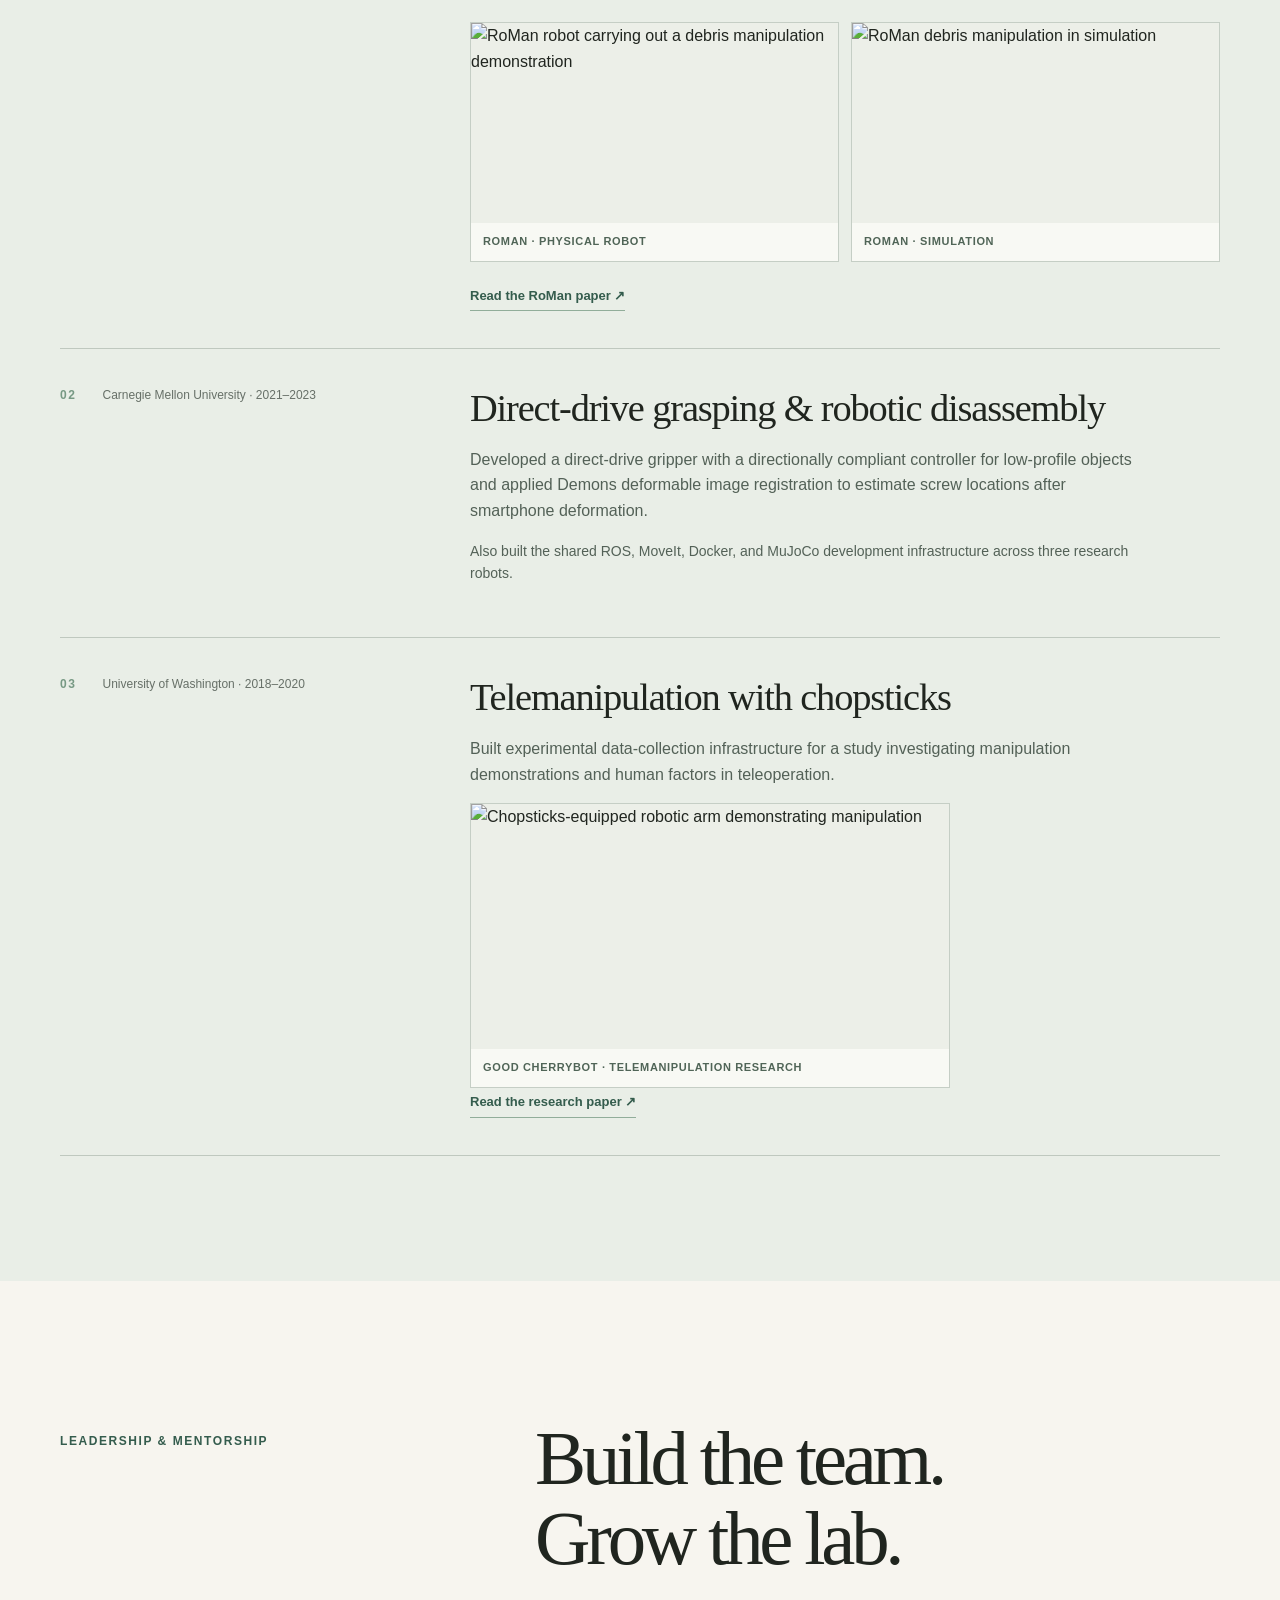
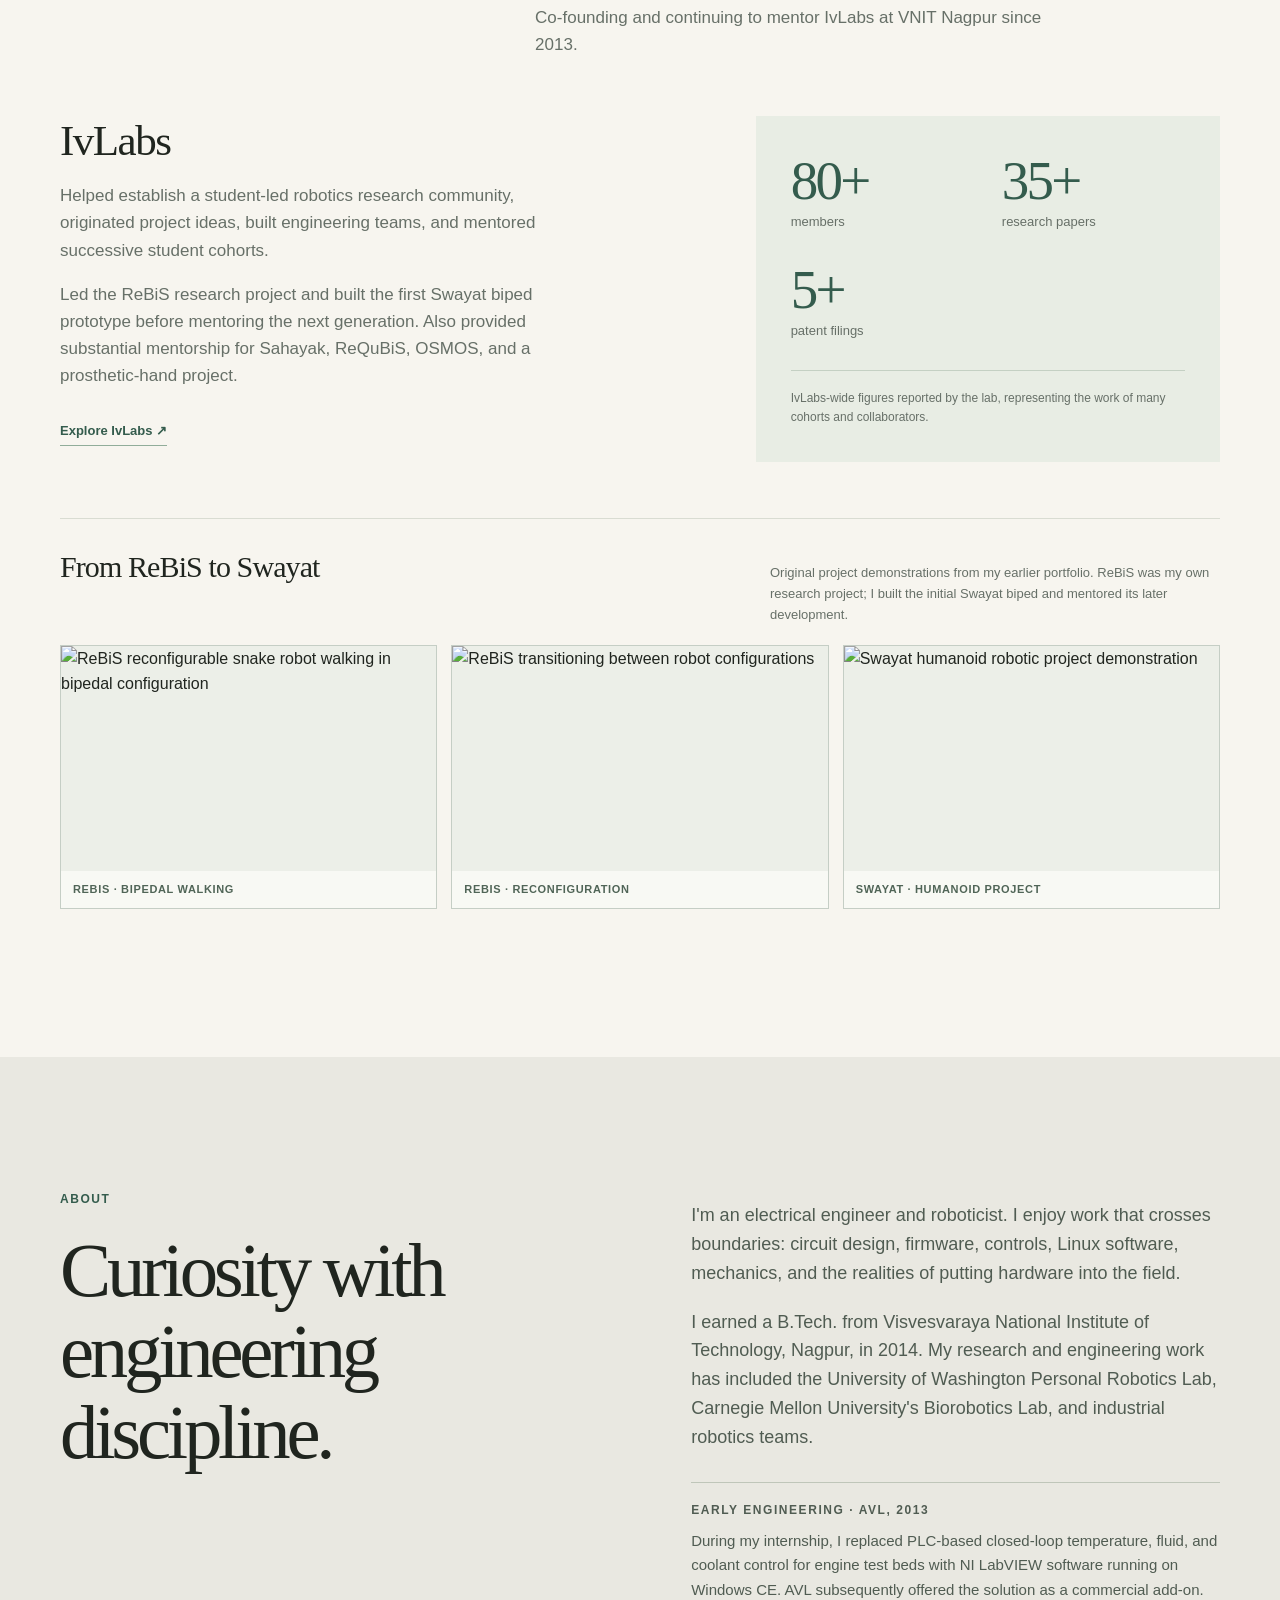
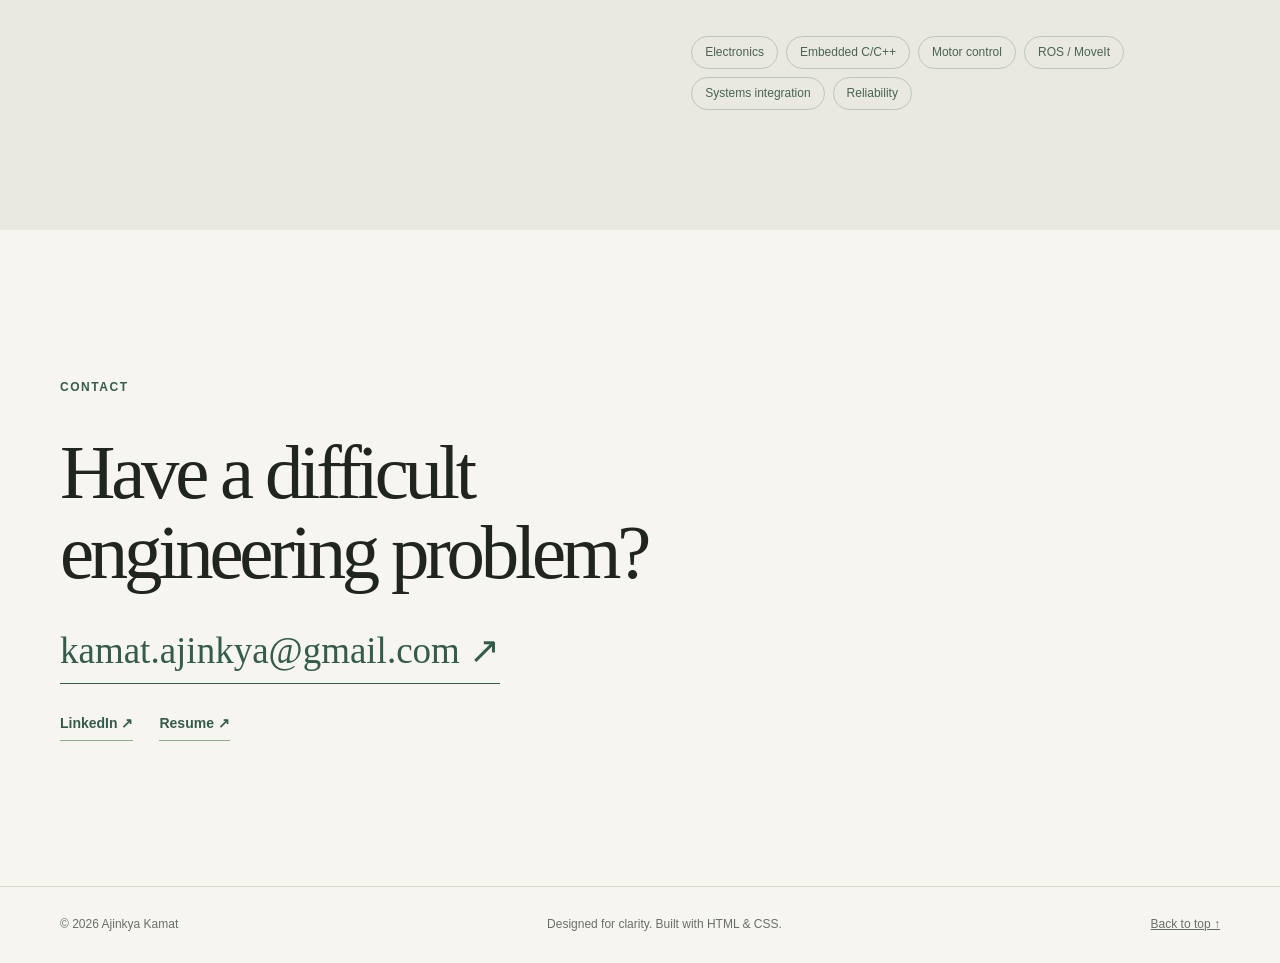
==== commit 612b2d32: "Link the official downloadable resume PDF throughout portfolio" ====
--- a/index.html
+++ b/index.html
@@ -18,7 +18,7 @@
         <a href="#research">Research</a>
         <a href="#leadership">Leadership</a>
         <a href="#about">About</a>
-        <a href="resume.html">Resume</a>
+        <a href="resume.pdf" target="_blank" rel="noopener noreferrer">Resume (PDF)</a>
       </nav>
       <a class="nav-contact" href="mailto:kamat.ajinkya@gmail.com">Get in touch <span aria-hidden="true">↗</span></a>
     </div>
@@ -37,7 +37,7 @@
           <span>Electrical & Firmware Lead at FieldAI</span>
         </div>
       </div>
-      <div class="hero-links" aria-label="Professional profiles"><a href="resume.html">View resume <span aria-hidden="true">↗</span></a><a href="https://www.linkedin.com/in/ajinkya-kamat/" target="_blank" rel="noopener noreferrer">LinkedIn <span aria-hidden="true">↗</span></a></div>
+      <div class="hero-links" aria-label="Professional profiles"><a href="resume.pdf" target="_blank" rel="noopener noreferrer">View resume PDF <span aria-hidden="true">↗</span></a><a href="https://www.linkedin.com/in/ajinkya-kamat/" target="_blank" rel="noopener noreferrer">LinkedIn <span aria-hidden="true">↗</span></a></div>
       <div class="hero-rule"><span>01 / Engineering in practice</span><a href="#work">Explore selected work ↓</a></div>
     </section>
 
@@ -163,7 +163,7 @@
       <p class="kicker">Contact</p>
       <h2 id="contact-title">Have a difficult<br>engineering problem?</h2>
       <a class="email-link" href="mailto:kamat.ajinkya@gmail.com">kamat.ajinkya@gmail.com <span aria-hidden="true">↗</span></a>
-      <div class="contact-links"><a href="https://www.linkedin.com/in/ajinkya-kamat/" target="_blank" rel="noopener noreferrer">LinkedIn ↗</a><a href="resume.html">Resume ↗</a></div>
+      <div class="contact-links"><a href="https://www.linkedin.com/in/ajinkya-kamat/" target="_blank" rel="noopener noreferrer">LinkedIn ↗</a><a href="resume.pdf" target="_blank" rel="noopener noreferrer">Resume ↗</a></div>
     </section>
   </main>
 
--- a/styles.css
+++ b/styles.css
@@ -58,3 +58,14 @@
 .media-grid .media-frame img{height:225px}
 @media(max-width:700px){.ivlabs-media-heading{display:block}.ivlabs-media-heading p{margin-top:10px}.media-grid{grid-template-columns:1fr 1fr}.media-grid .media-frame:last-child{grid-column:1/-1}.media-duo{grid-template-columns:1fr}.media-frame img{height:230px}}
 @media(max-width:420px){.media-grid{grid-template-columns:1fr}.media-grid .media-frame:last-child{grid-column:auto}}
+
+
+/* Professional profile and resume access */
+.hero-links{display:flex;flex-wrap:wrap;gap:12px;margin:0 0 42px}
+.hero-links a{padding:11px 19px;border:1px solid var(--green);border-radius:3px;text-decoration:none;color:var(--green);font-size:13px;font-weight:700}
+.hero-links a:first-child{background:var(--green);color:white}
+.hero-links a:hover{background:#dfe9de;color:var(--dark)}
+.hero-links a:first-child:hover{background:var(--dark);color:white}
+.contact-links{display:flex;gap:26px;flex-wrap:wrap;margin-top:28px;font-size:14px;font-weight:700;color:var(--green)}
+.contact-links a{text-decoration:none;border-bottom:1px solid #8ba995;padding-bottom:5px}
+@media(max-width:620px){.hero-links{margin-bottom:30px}.hero-links a{padding:9px 14px}nav{gap:9px}nav a{font-size:10px}}
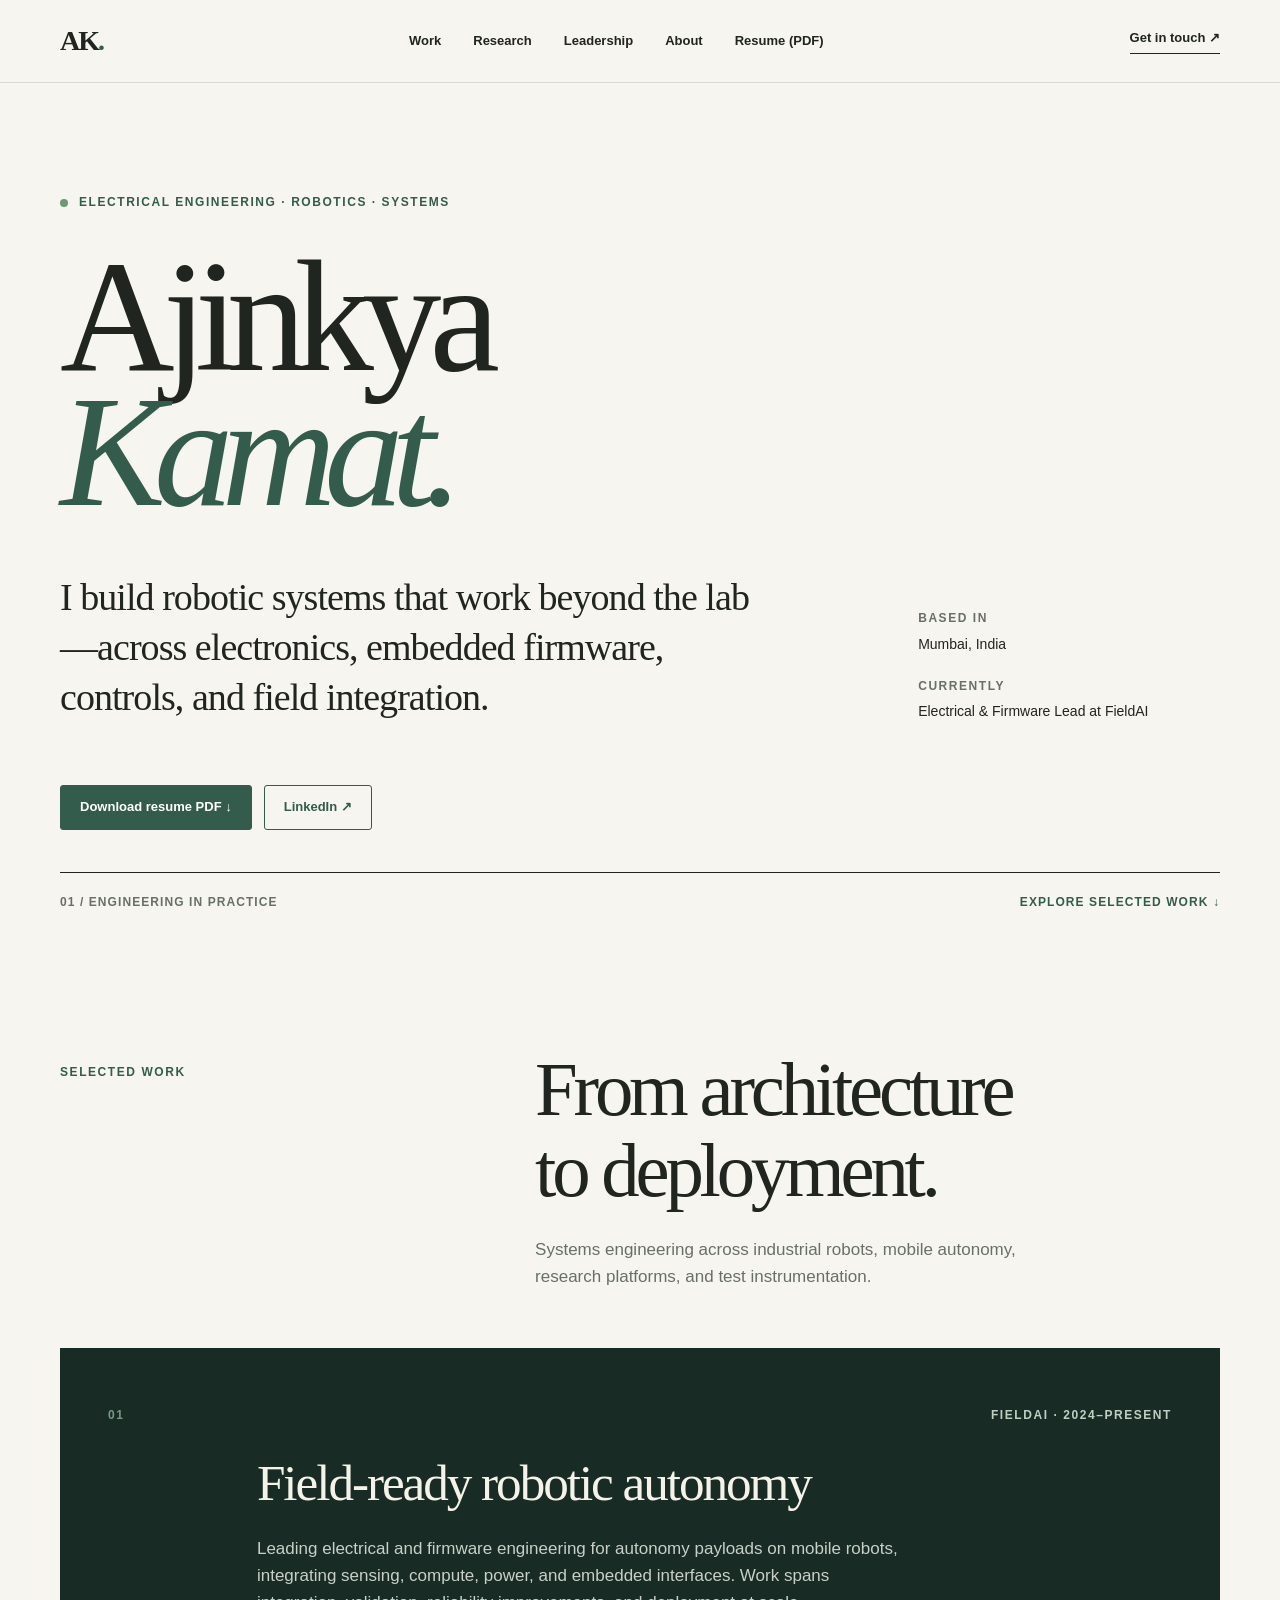
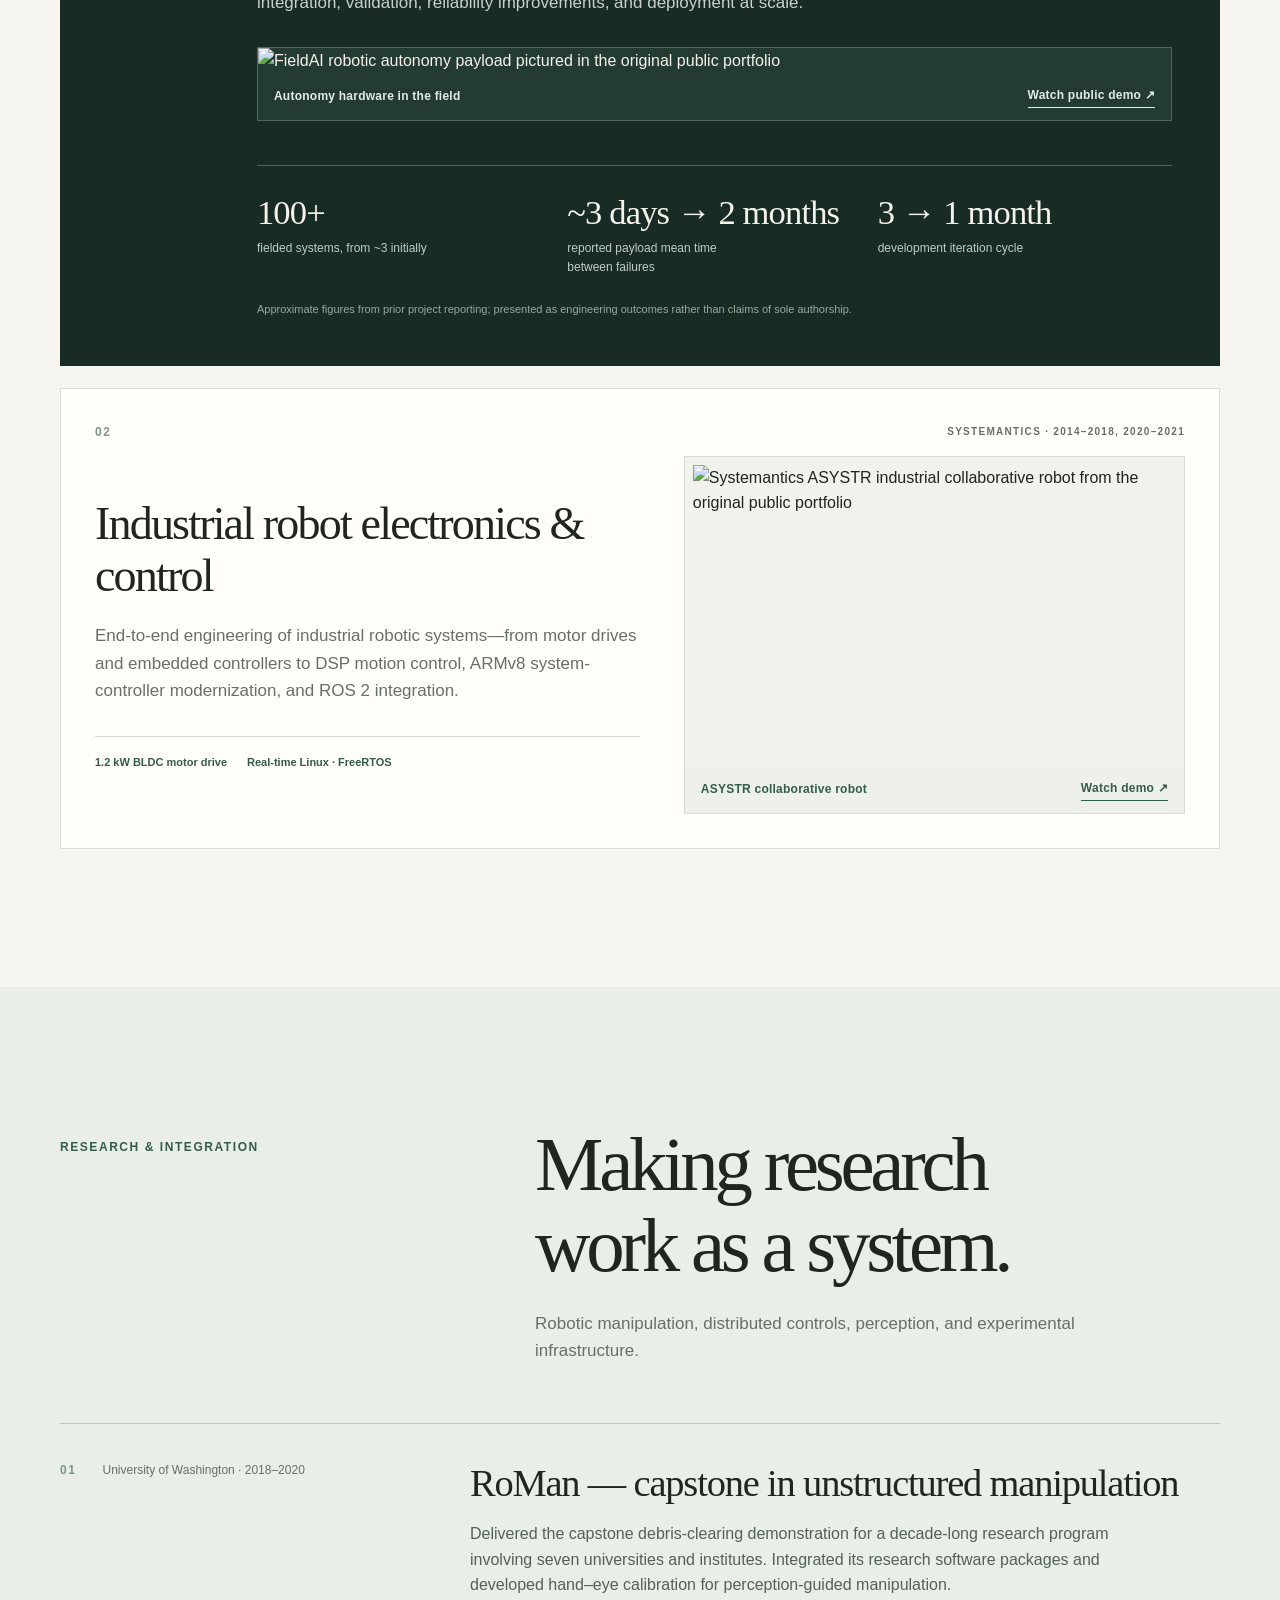
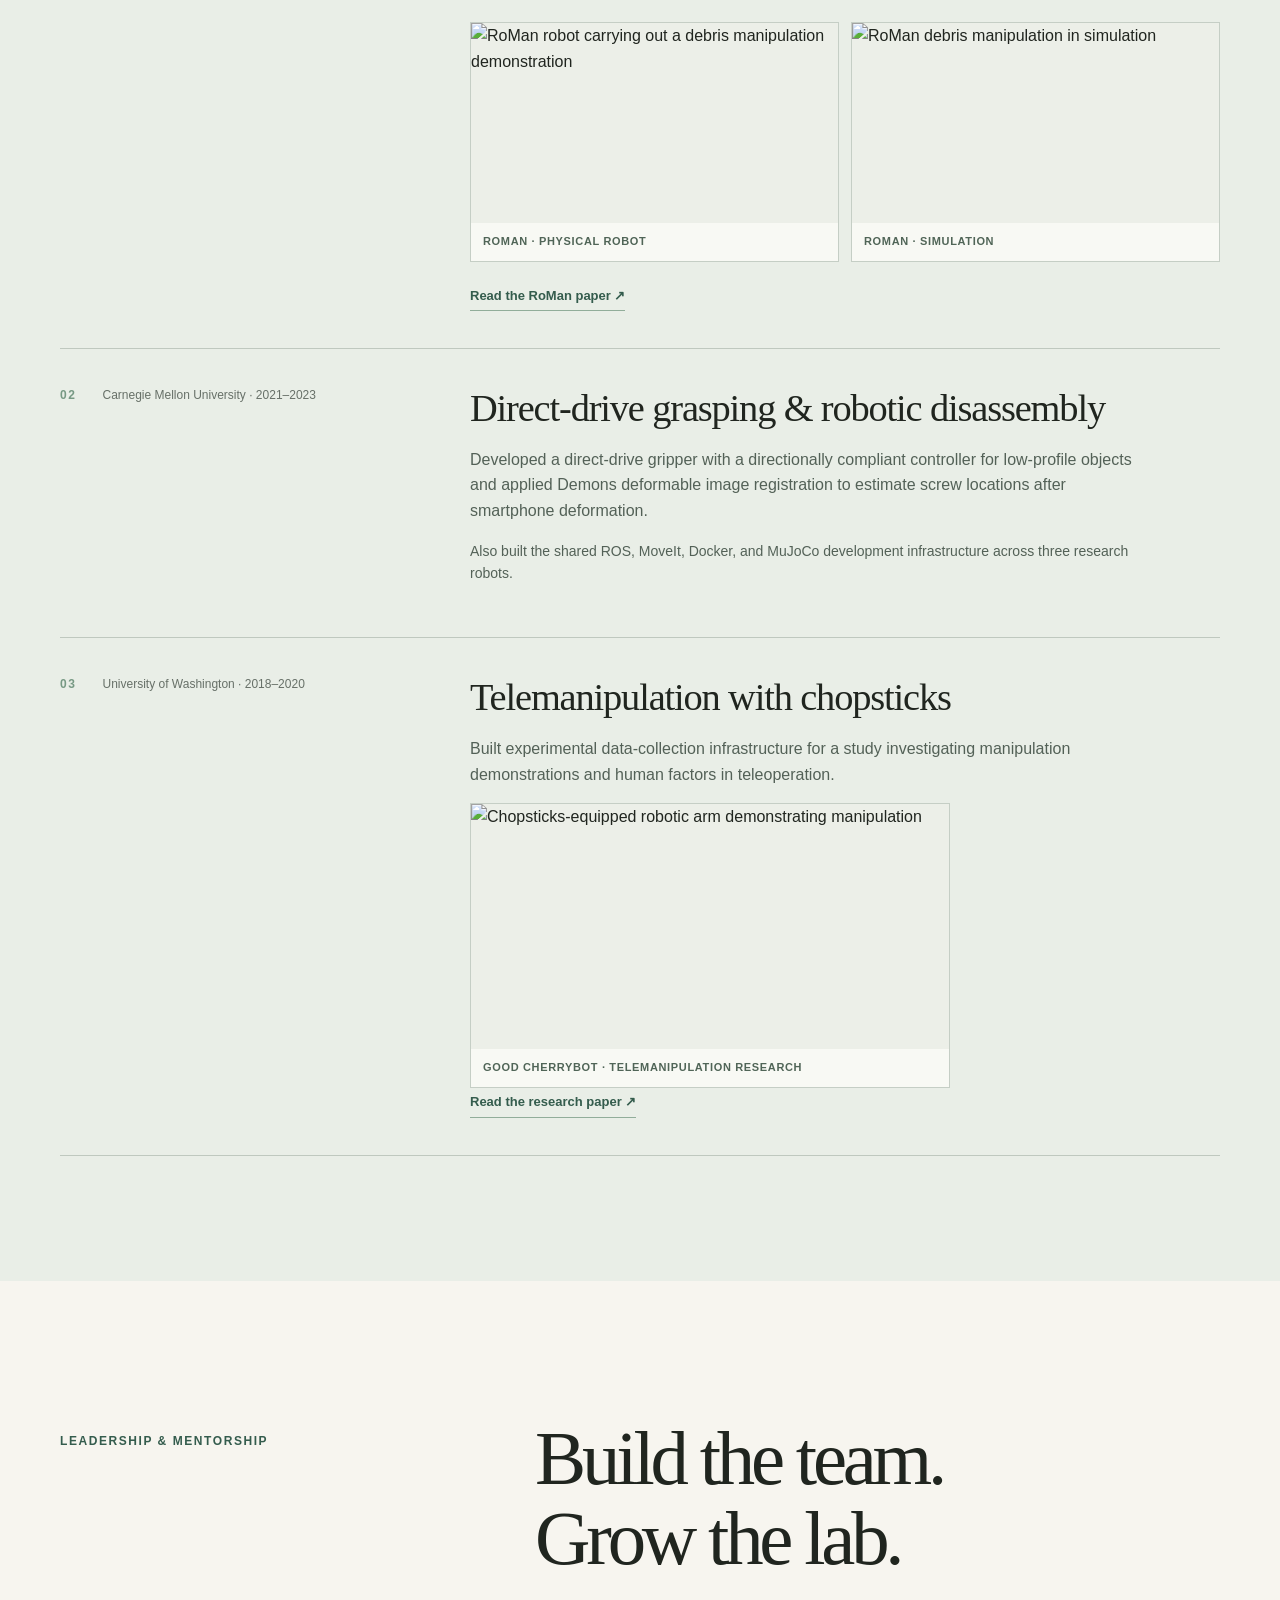
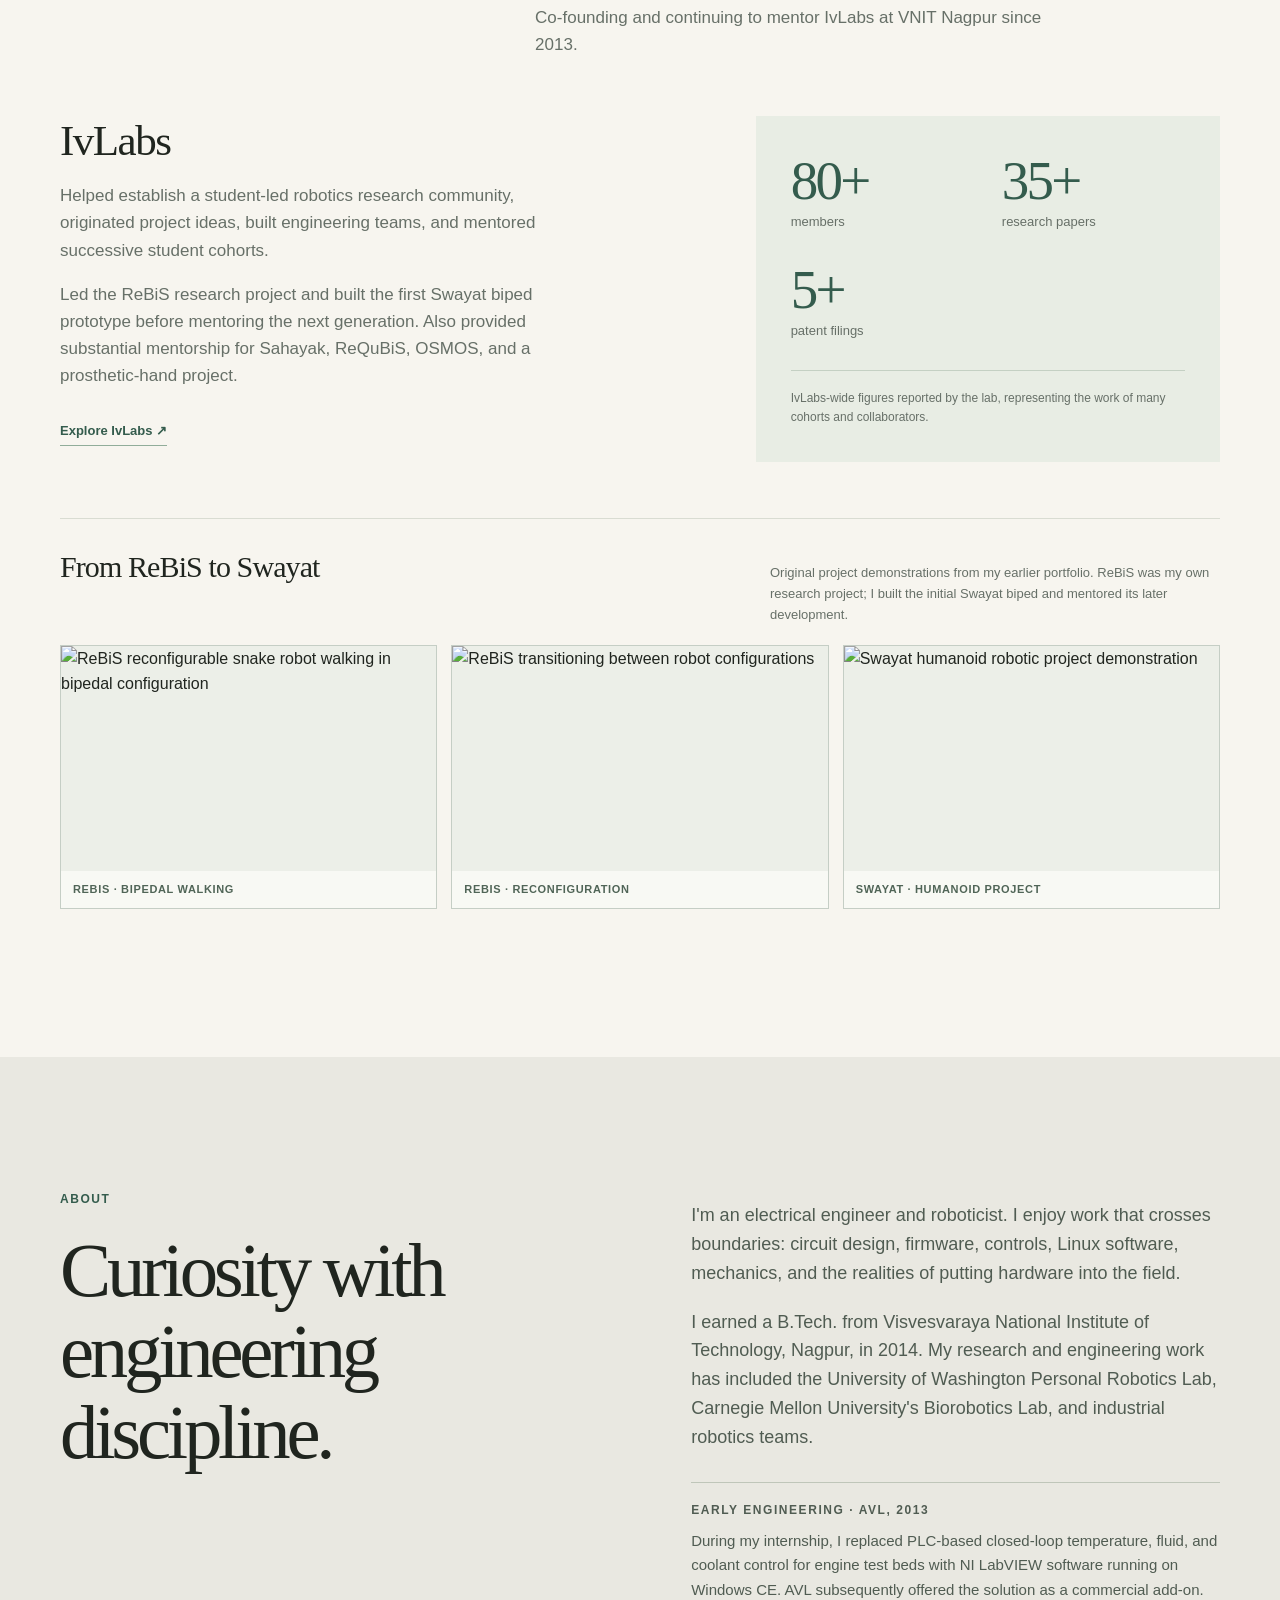
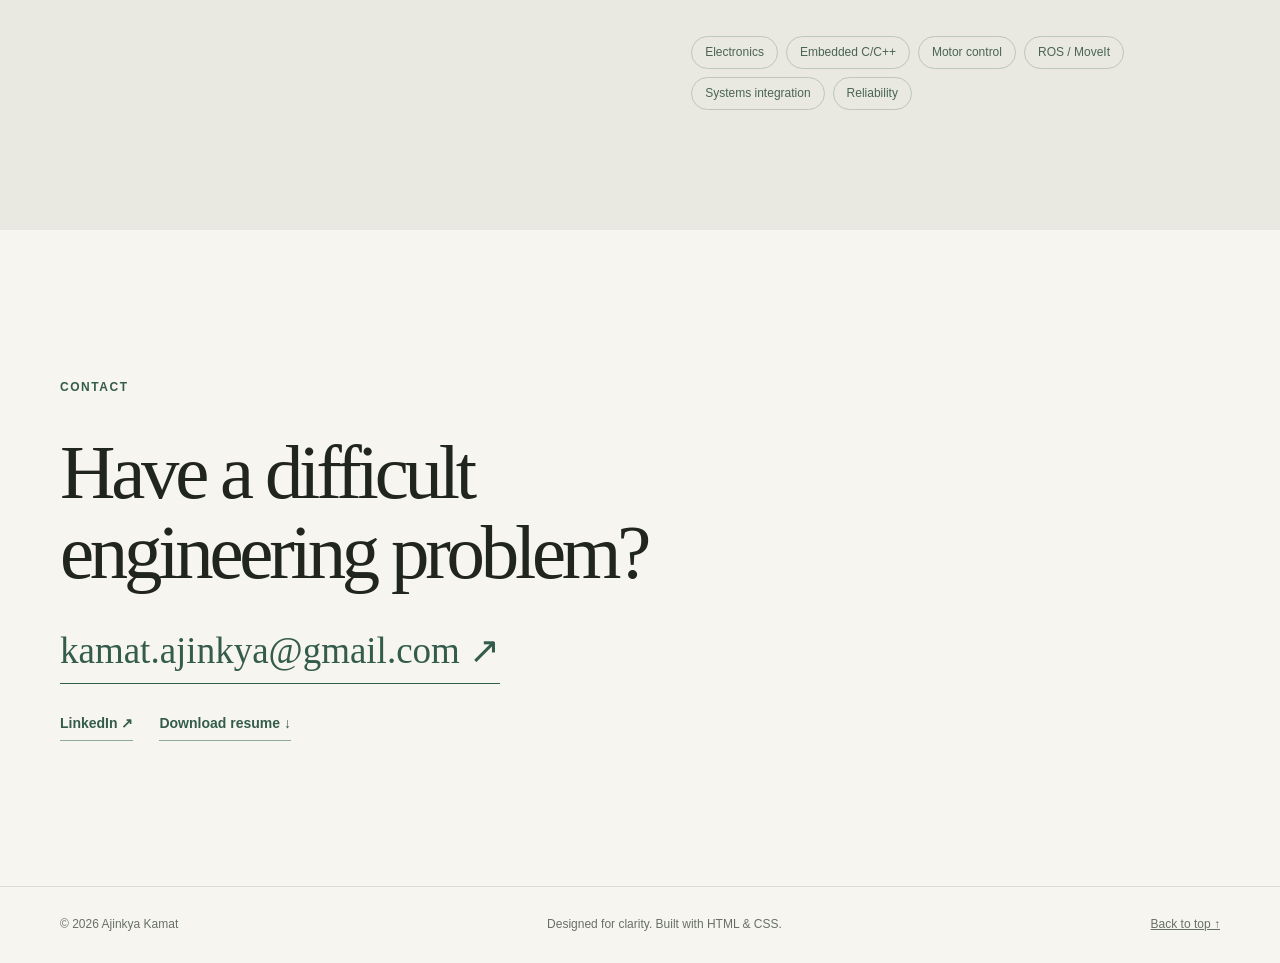
==== commit b7fb5a4e: "Make resume a direct PDF download from portfolio hero and contact" ====
--- a/index.html
+++ b/index.html
@@ -37,7 +37,7 @@
           <span>Electrical & Firmware Lead at FieldAI</span>
         </div>
       </div>
-      <div class="hero-links" aria-label="Professional profiles"><a href="resume.pdf" target="_blank" rel="noopener noreferrer">View resume PDF <span aria-hidden="true">↗</span></a><a href="https://www.linkedin.com/in/ajinkya-kamat/" target="_blank" rel="noopener noreferrer">LinkedIn <span aria-hidden="true">↗</span></a></div>
+      <div class="hero-links" aria-label="Professional profiles"><a href="resume.pdf" download="Ajinkya_Kamat_Resume.pdf">Download resume PDF <span aria-hidden="true">↓</span></a><a href="https://www.linkedin.com/in/ajinkya-kamat/" target="_blank" rel="noopener noreferrer">LinkedIn <span aria-hidden="true">↗</span></a></div>
       <div class="hero-rule"><span>01 / Engineering in practice</span><a href="#work">Explore selected work ↓</a></div>
     </section>
 
@@ -163,7 +163,7 @@
       <p class="kicker">Contact</p>
       <h2 id="contact-title">Have a difficult<br>engineering problem?</h2>
       <a class="email-link" href="mailto:kamat.ajinkya@gmail.com">kamat.ajinkya@gmail.com <span aria-hidden="true">↗</span></a>
-      <div class="contact-links"><a href="https://www.linkedin.com/in/ajinkya-kamat/" target="_blank" rel="noopener noreferrer">LinkedIn ↗</a><a href="resume.pdf" target="_blank" rel="noopener noreferrer">Resume ↗</a></div>
+      <div class="contact-links"><a href="https://www.linkedin.com/in/ajinkya-kamat/" target="_blank" rel="noopener noreferrer">LinkedIn ↗</a><a href="resume.pdf" download="Ajinkya_Kamat_Resume.pdf">Download resume ↓</a></div>
     </section>
   </main>
 
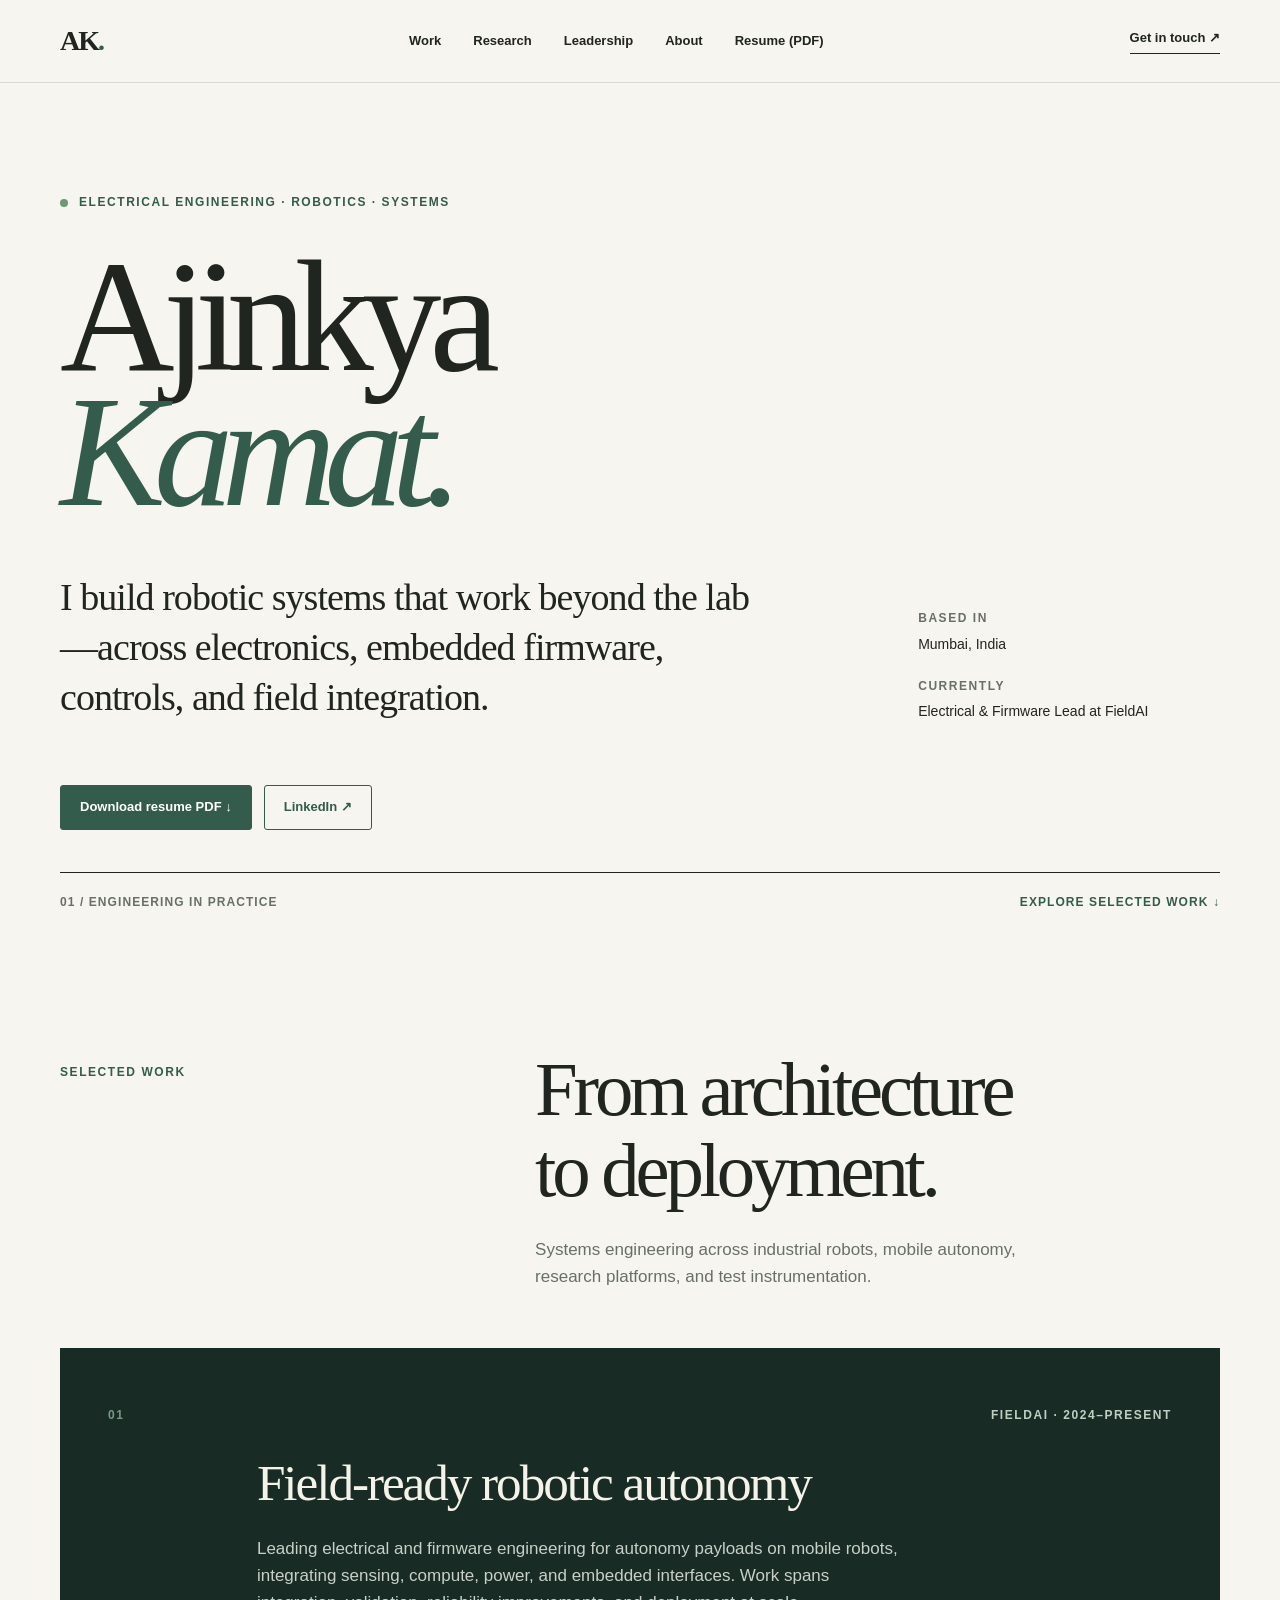
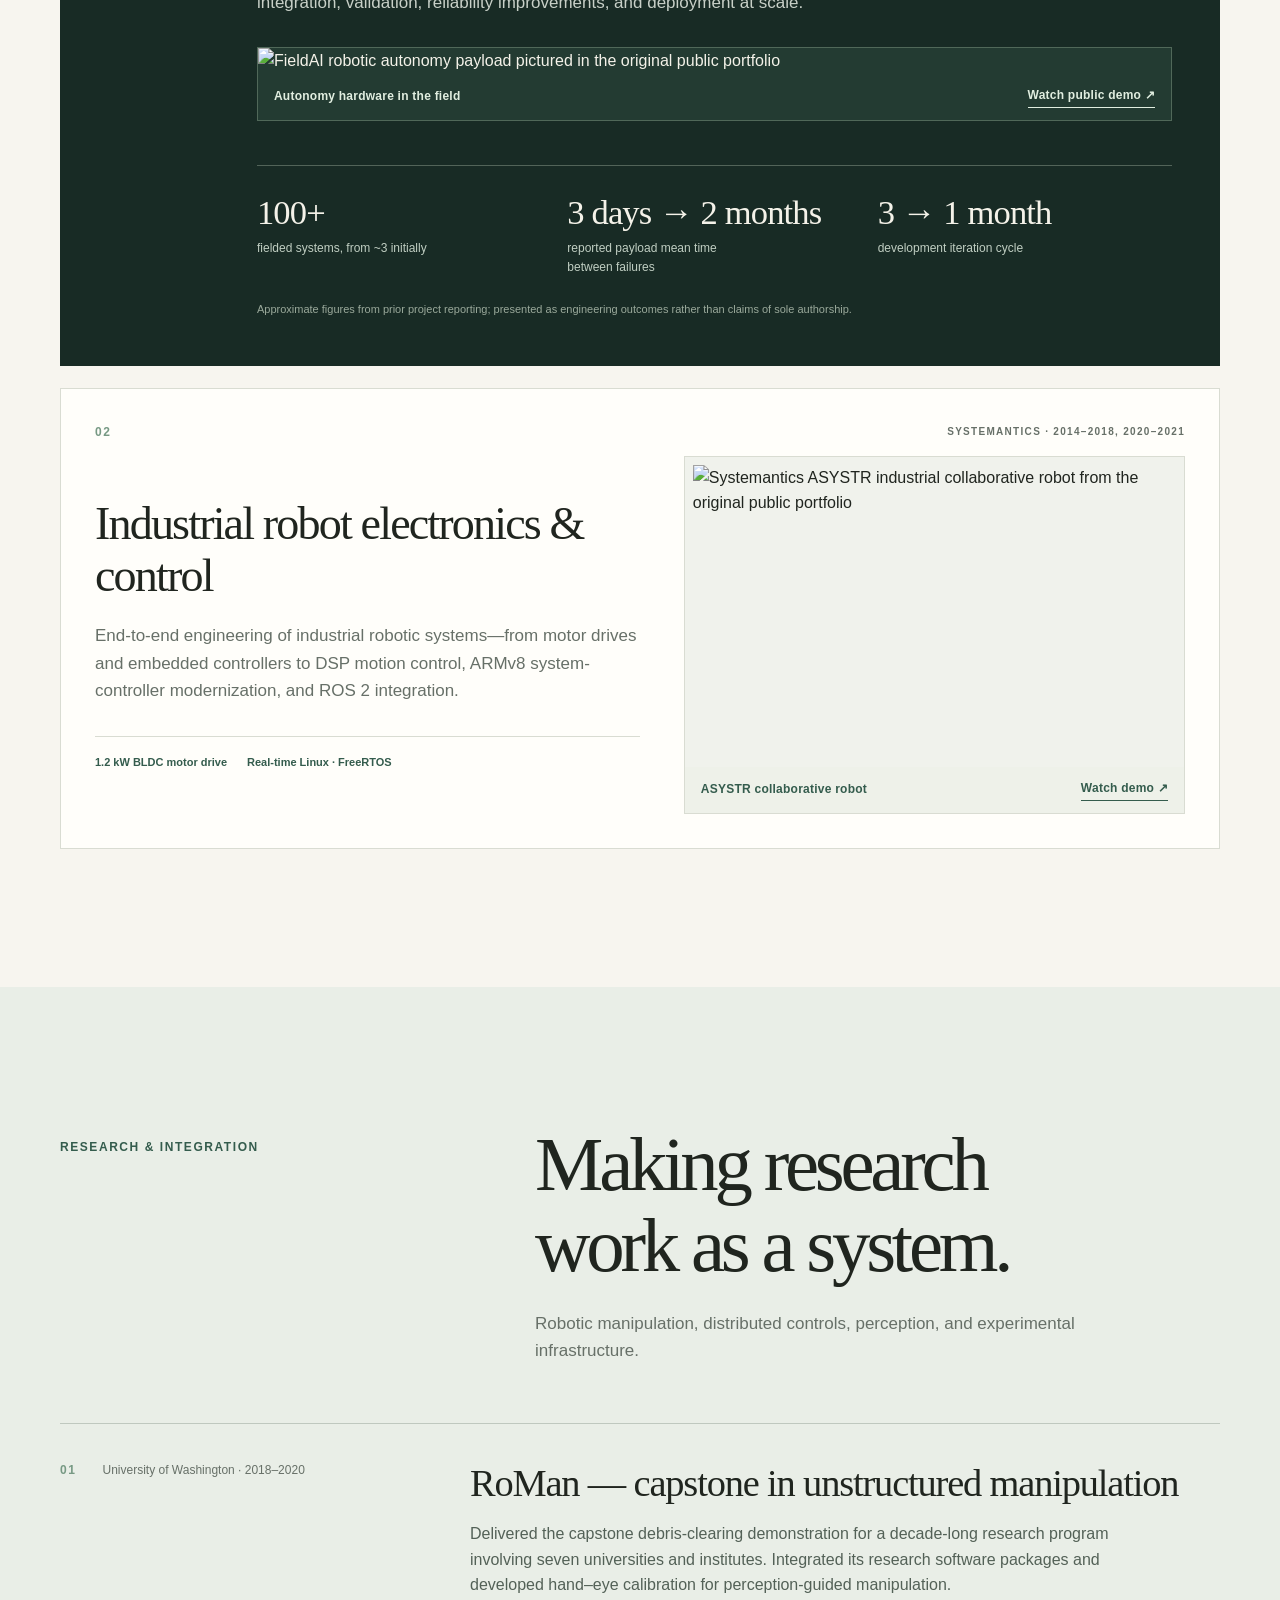
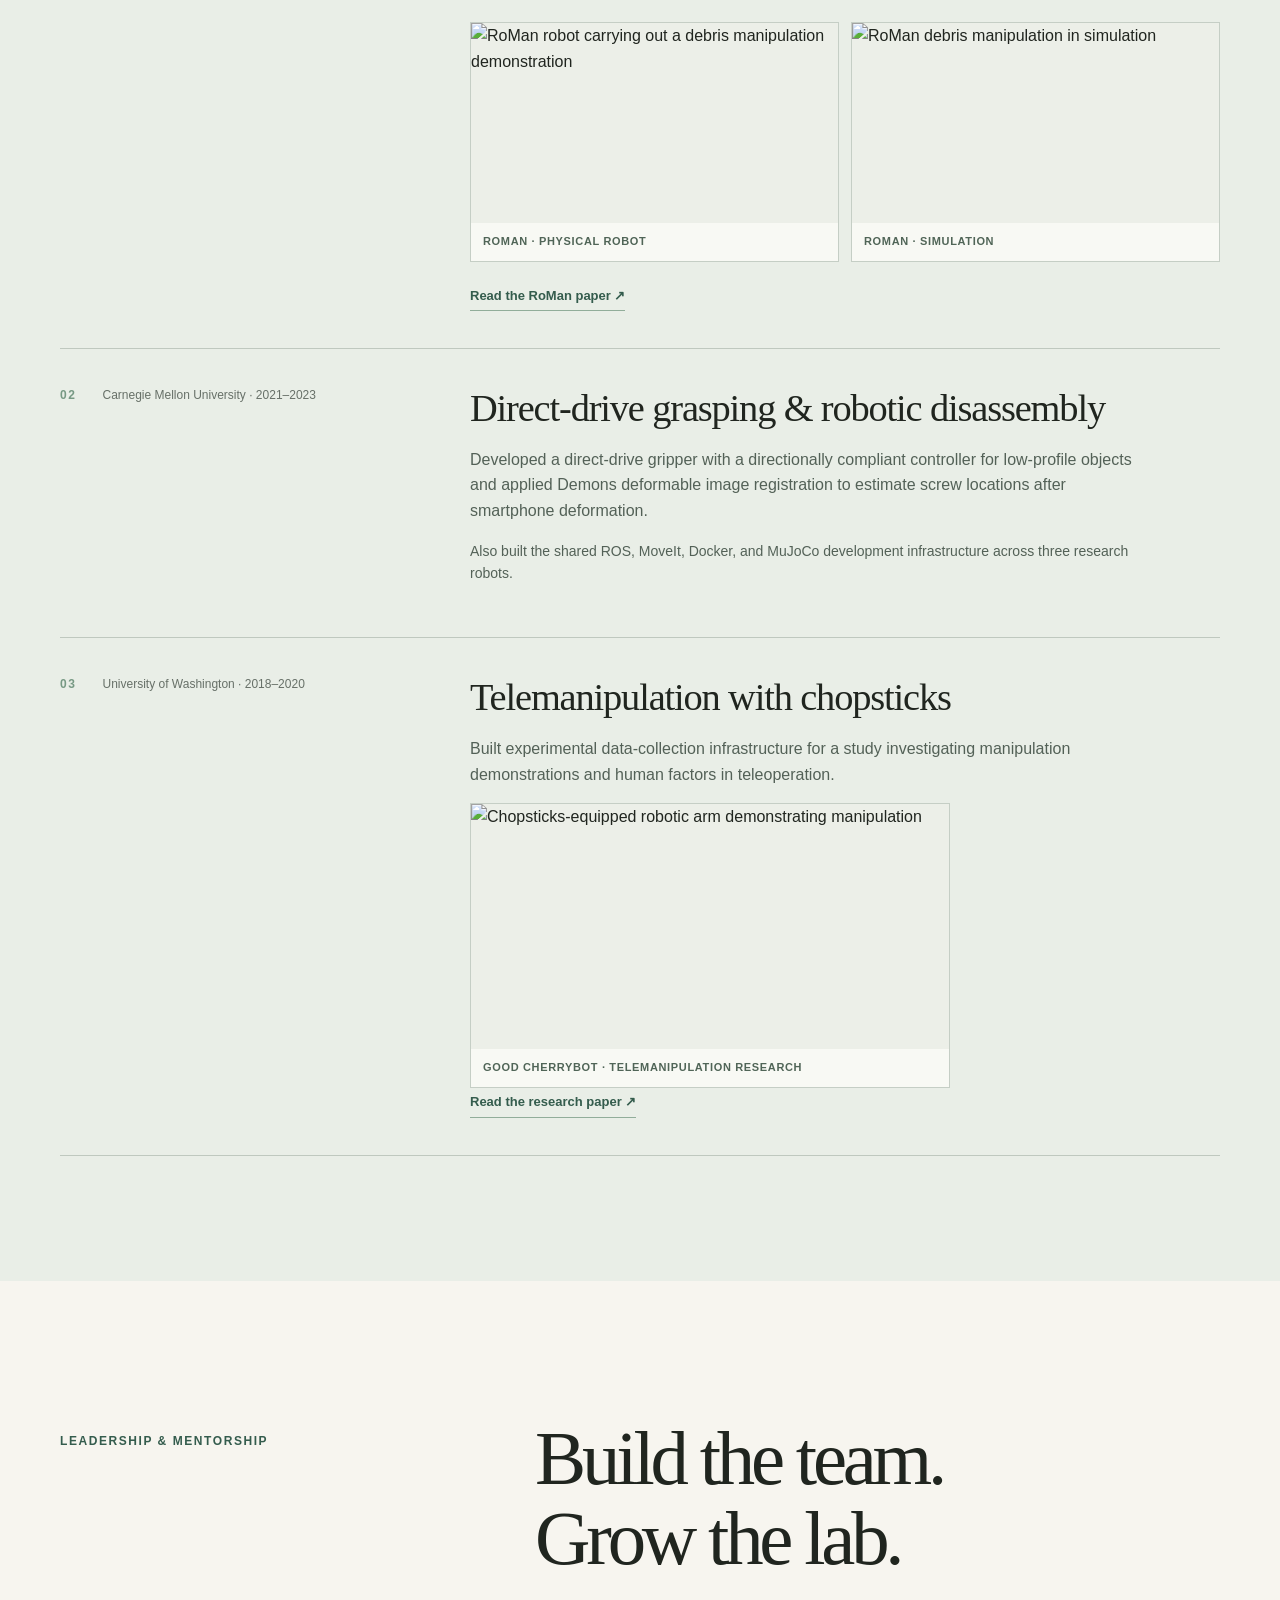
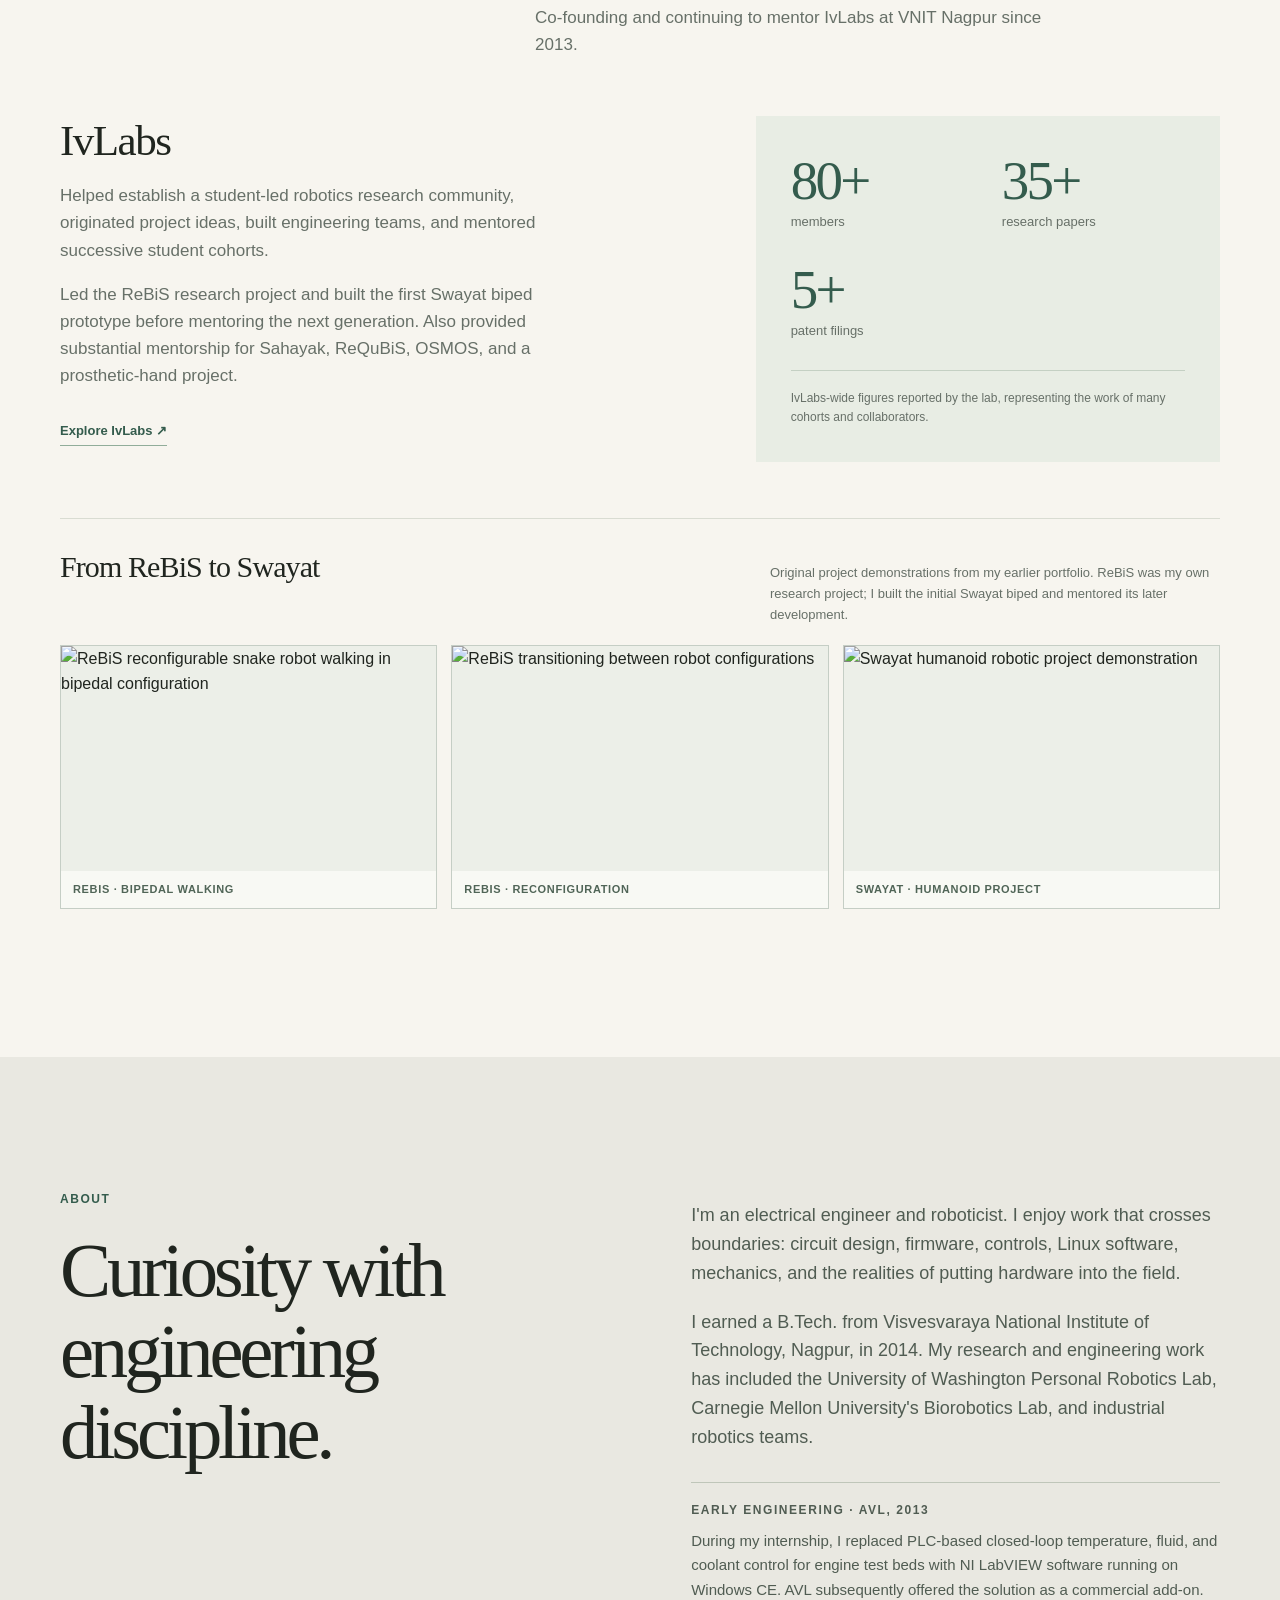
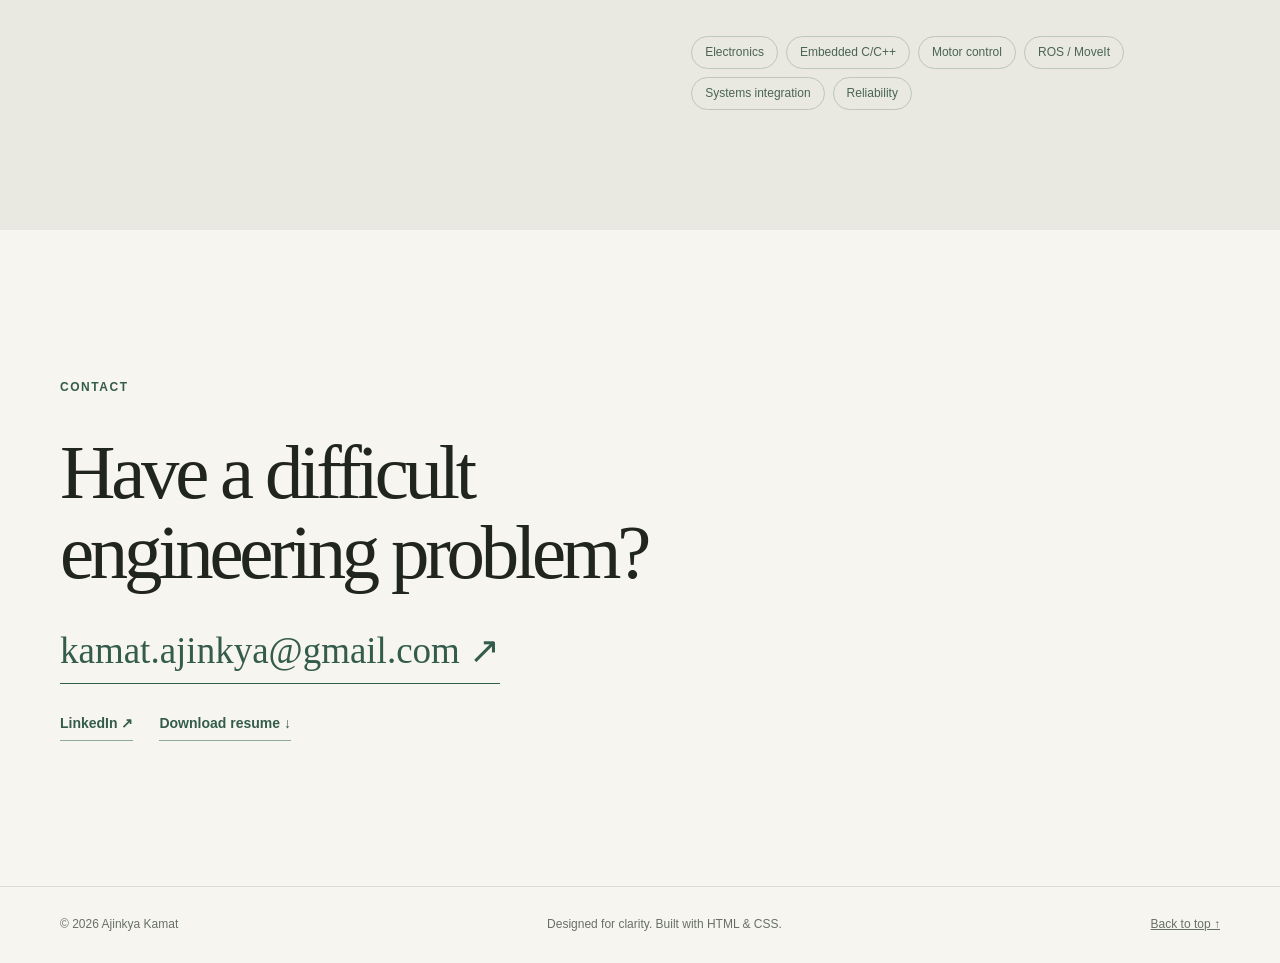
==== commit dabd42ae: "Display FieldAI reliability improvement as 3 days to 2 months" ====
--- a/index.html
+++ b/index.html
@@ -55,7 +55,7 @@
           </figure>
           <div class="metrics" aria-label="Selected outcomes">
             <div><strong>100+</strong><span>fielded systems, from ~3 initially</span></div>
-            <div><strong>~3 days → 2 months</strong><span>reported payload mean time between failures</span></div>
+            <div><strong>3 days → 2 months</strong><span>reported payload mean time between failures</span></div>
             <div><strong>3 → 1 month</strong><span>development iteration cycle</span></div>
           </div>
           <p class="fine-print">Approximate figures from prior project reporting; presented as engineering outcomes rather than claims of sole authorship.</p>
